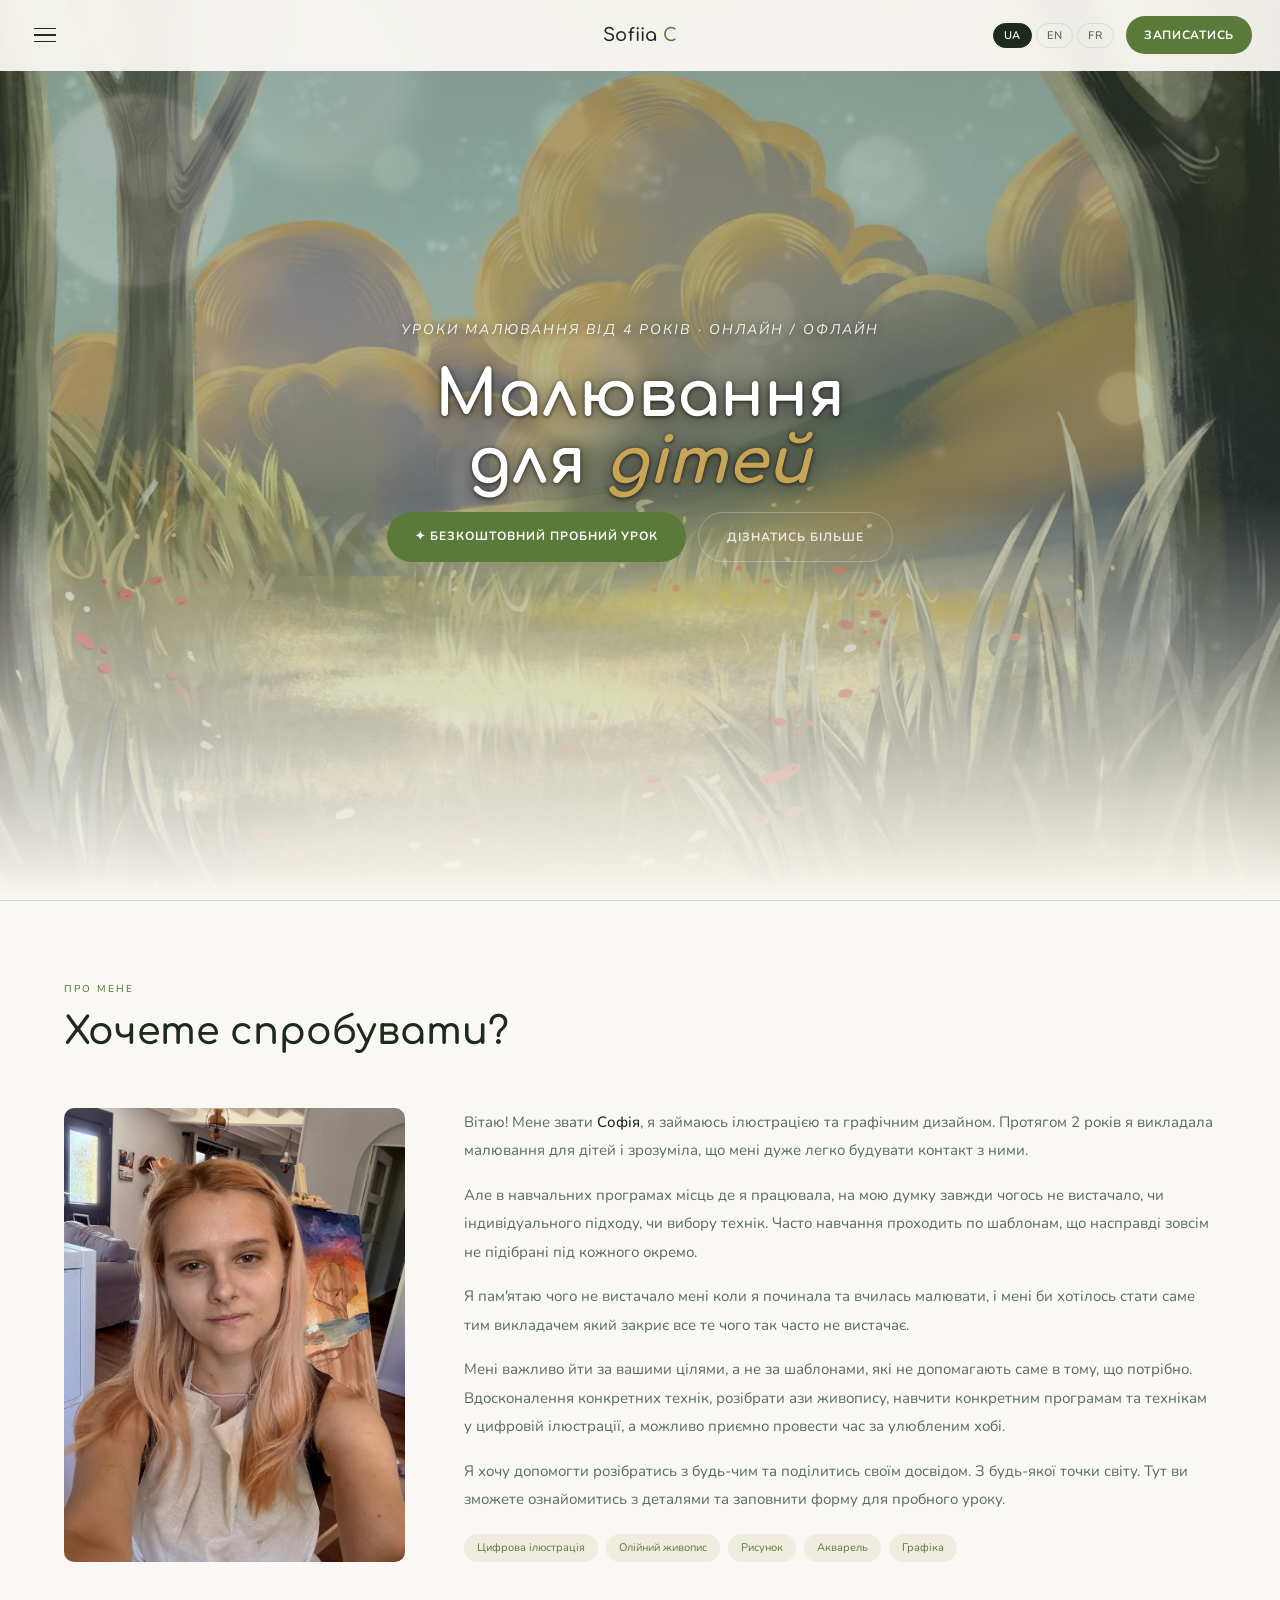
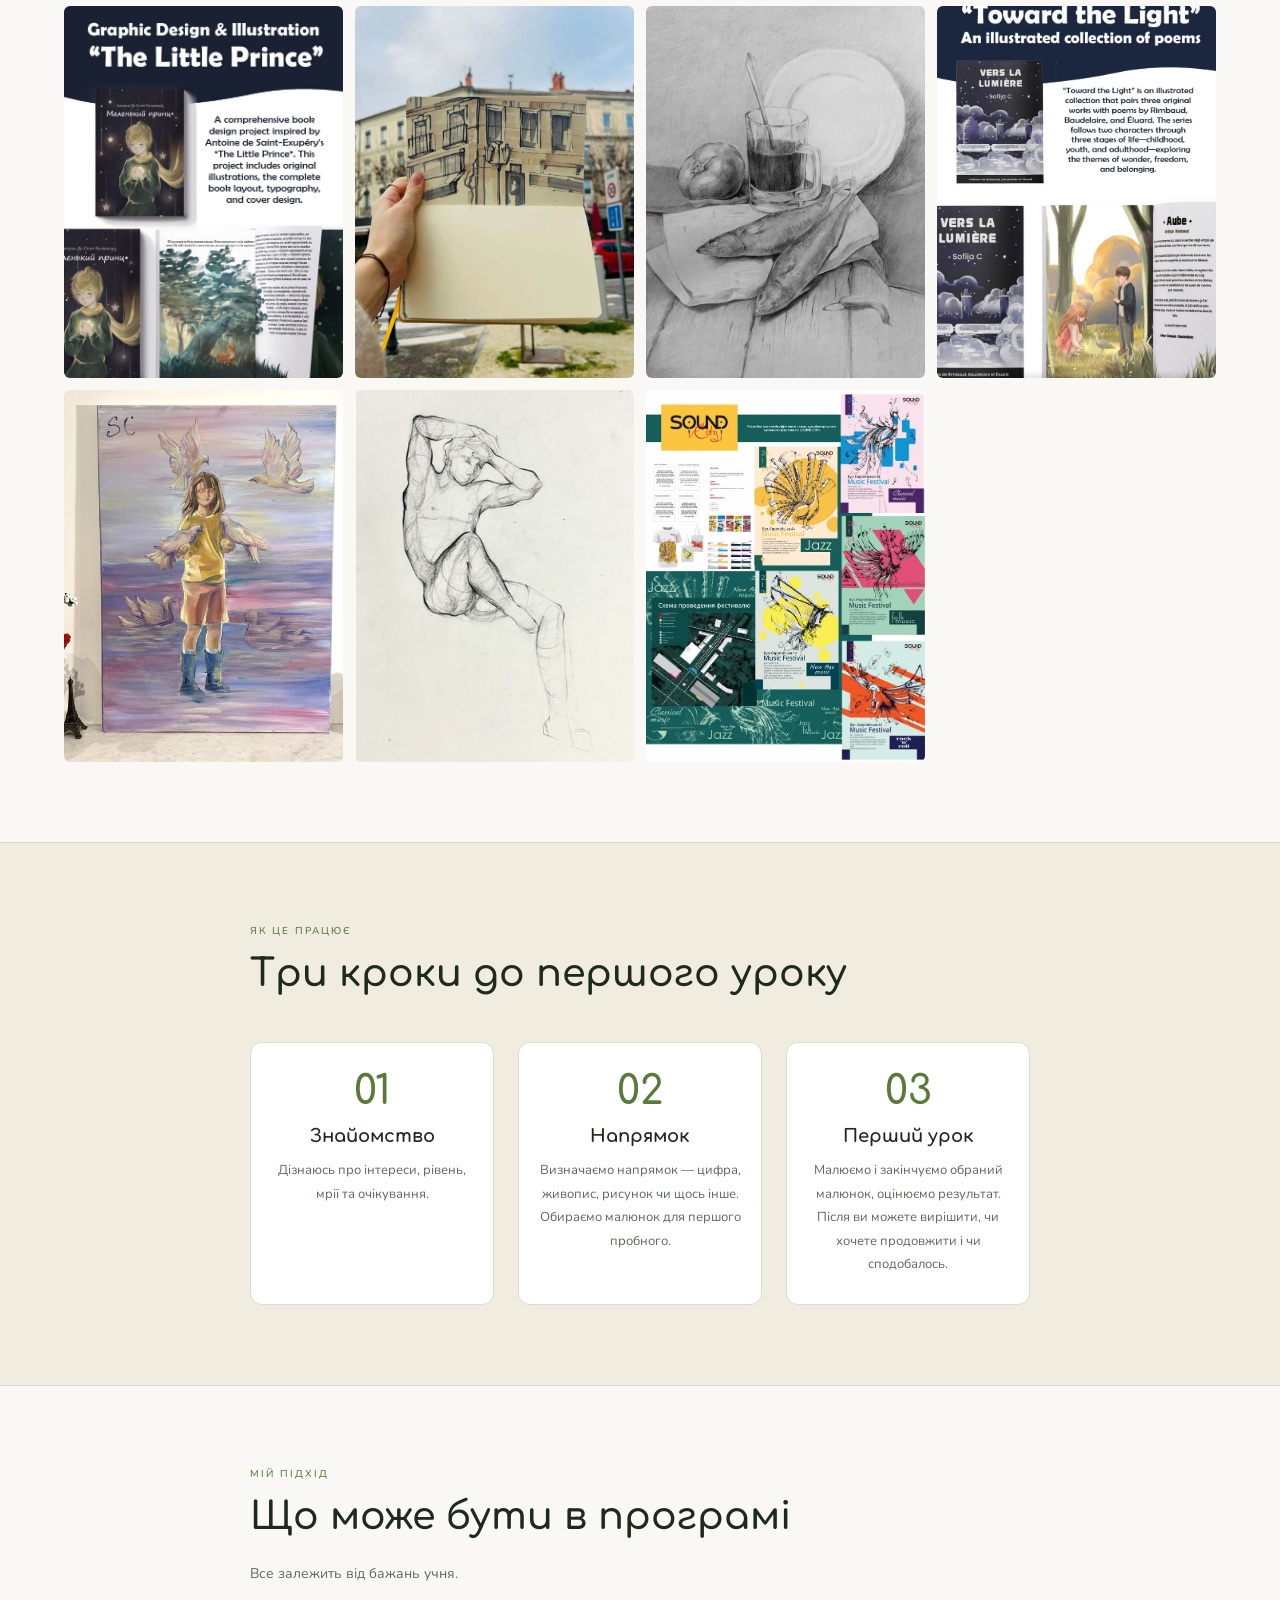
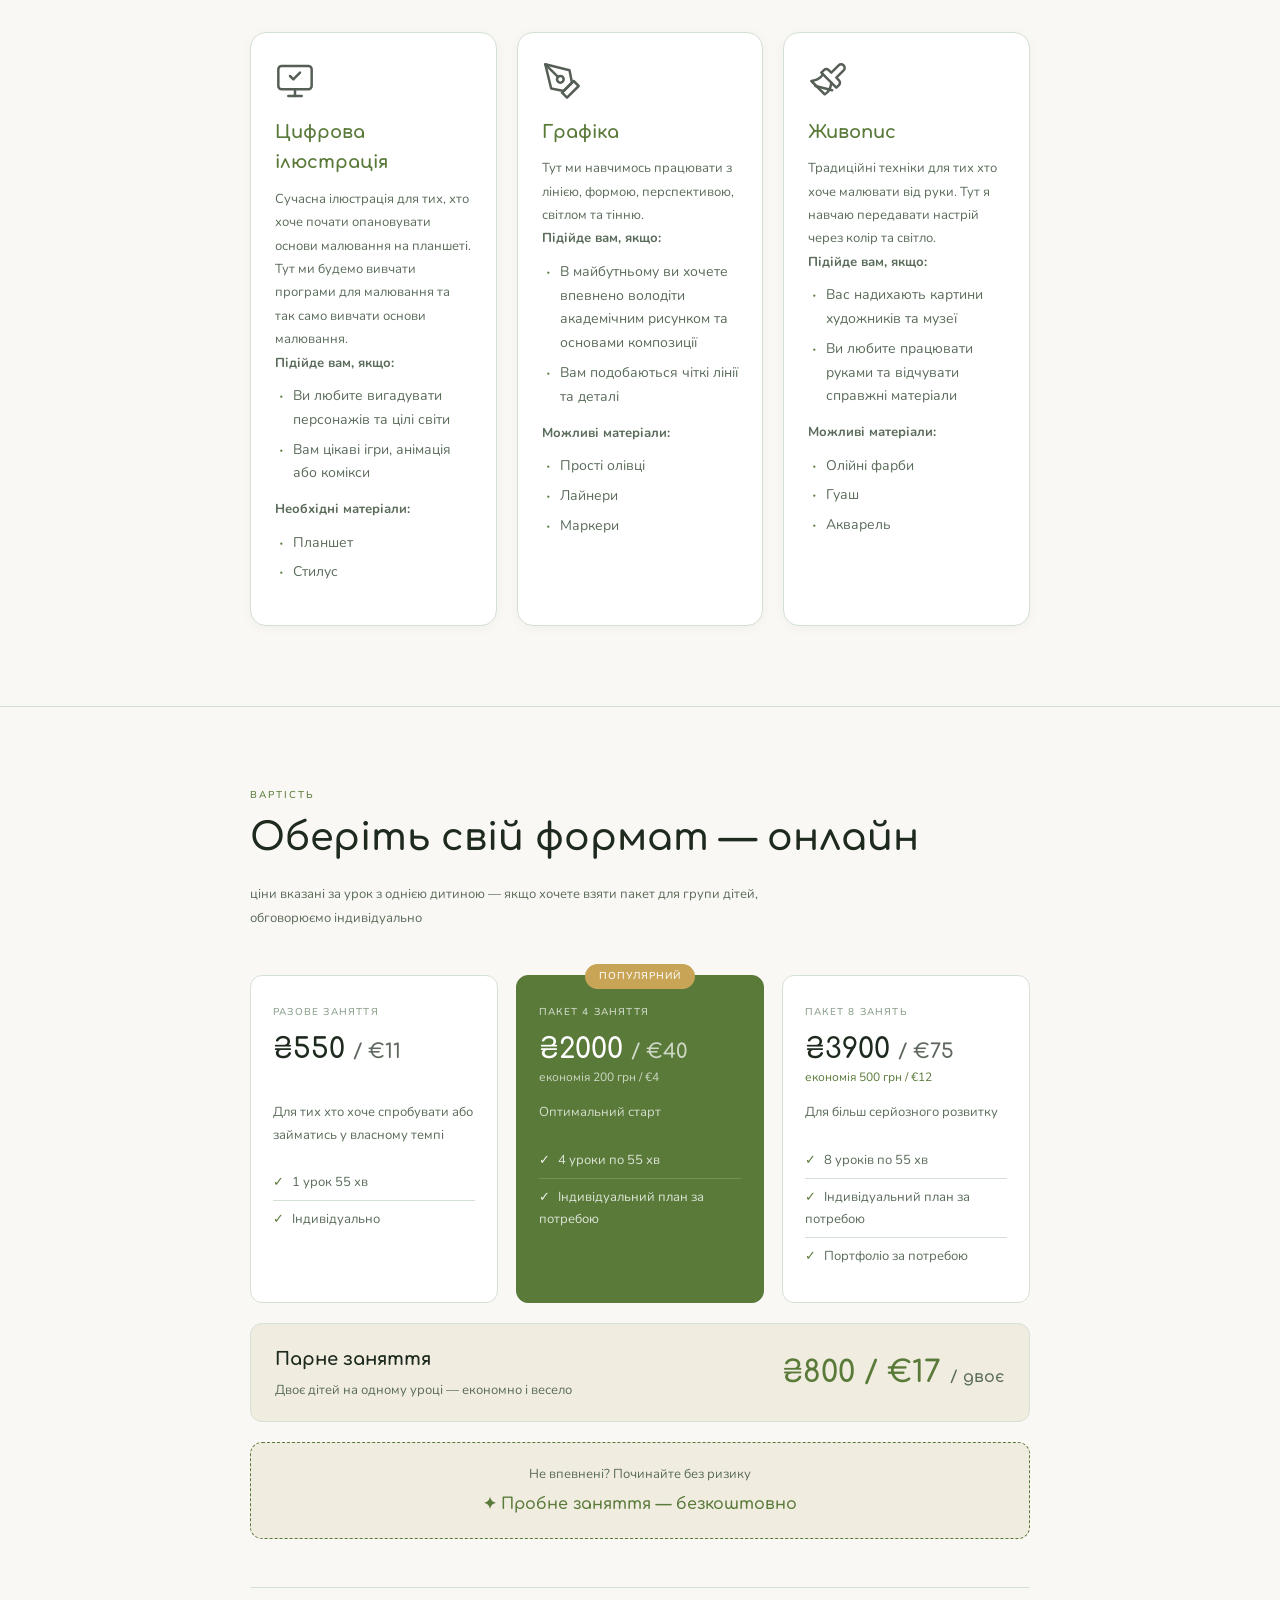
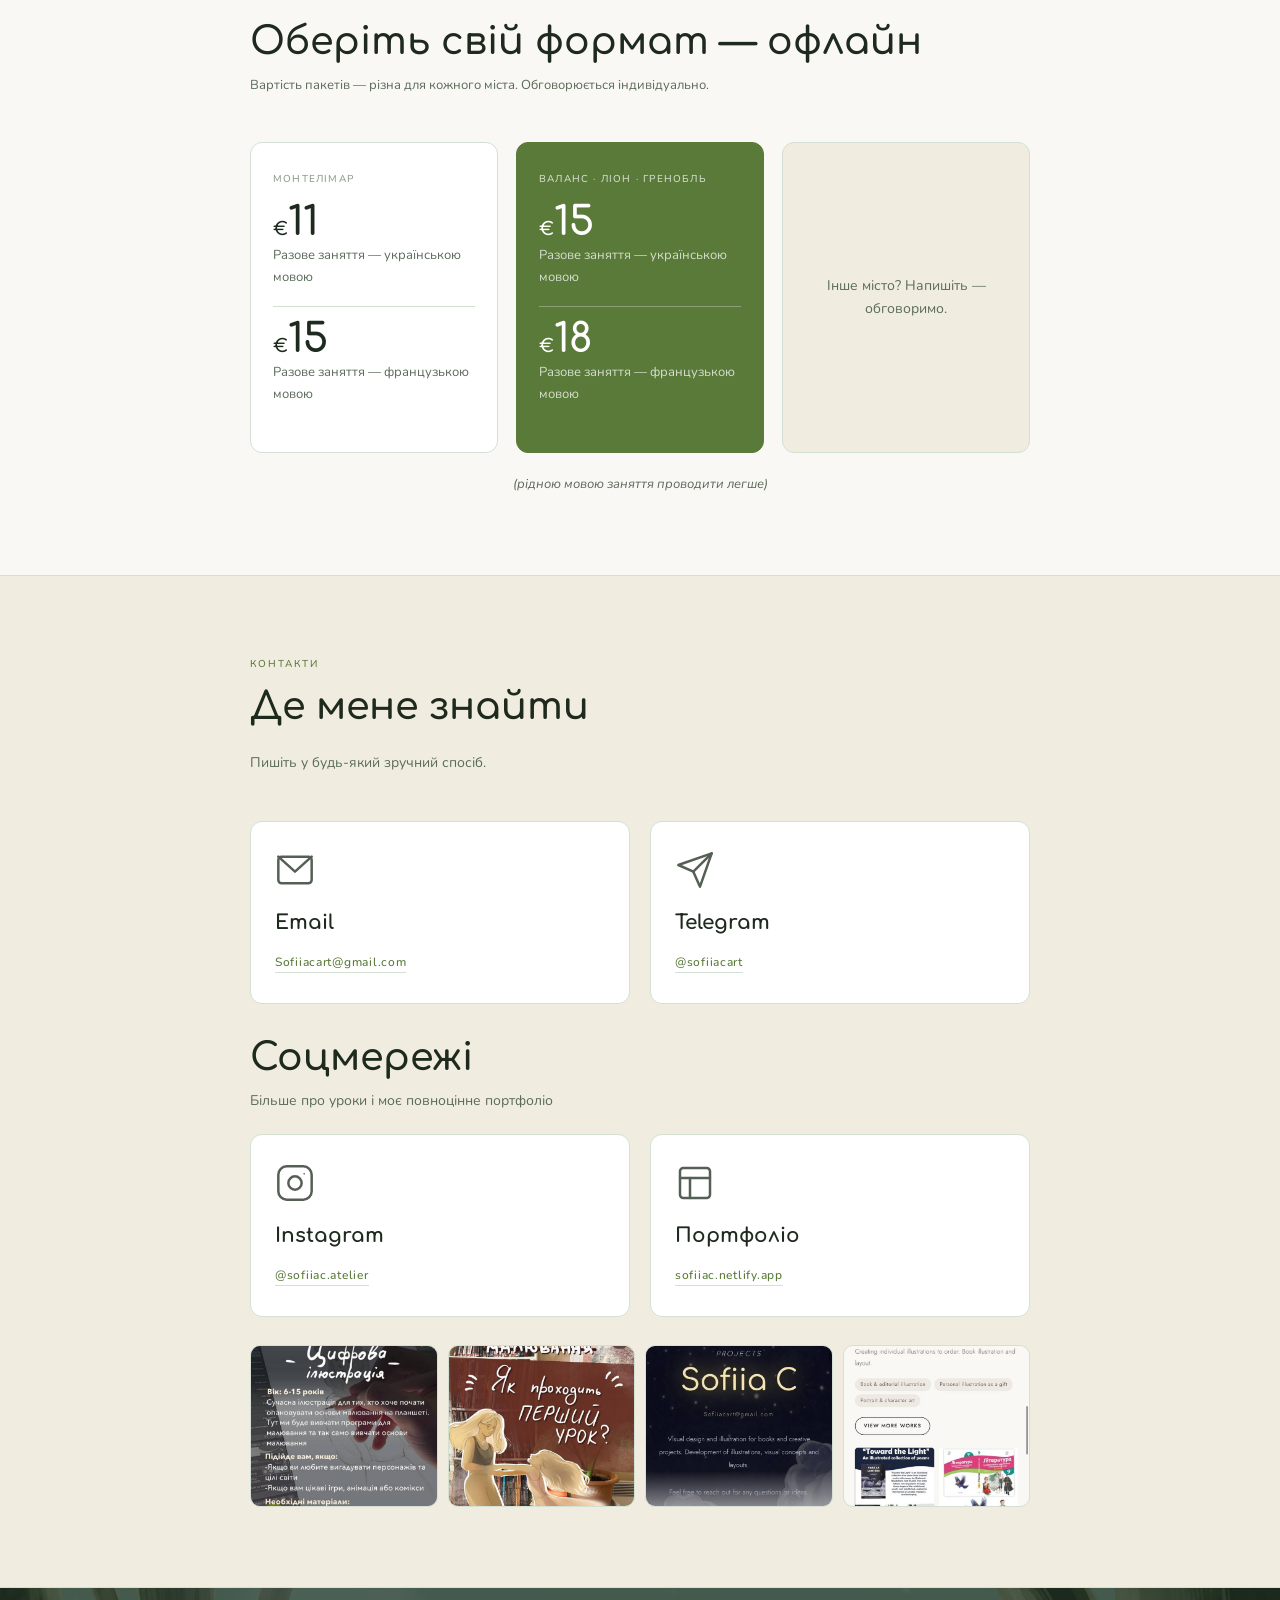
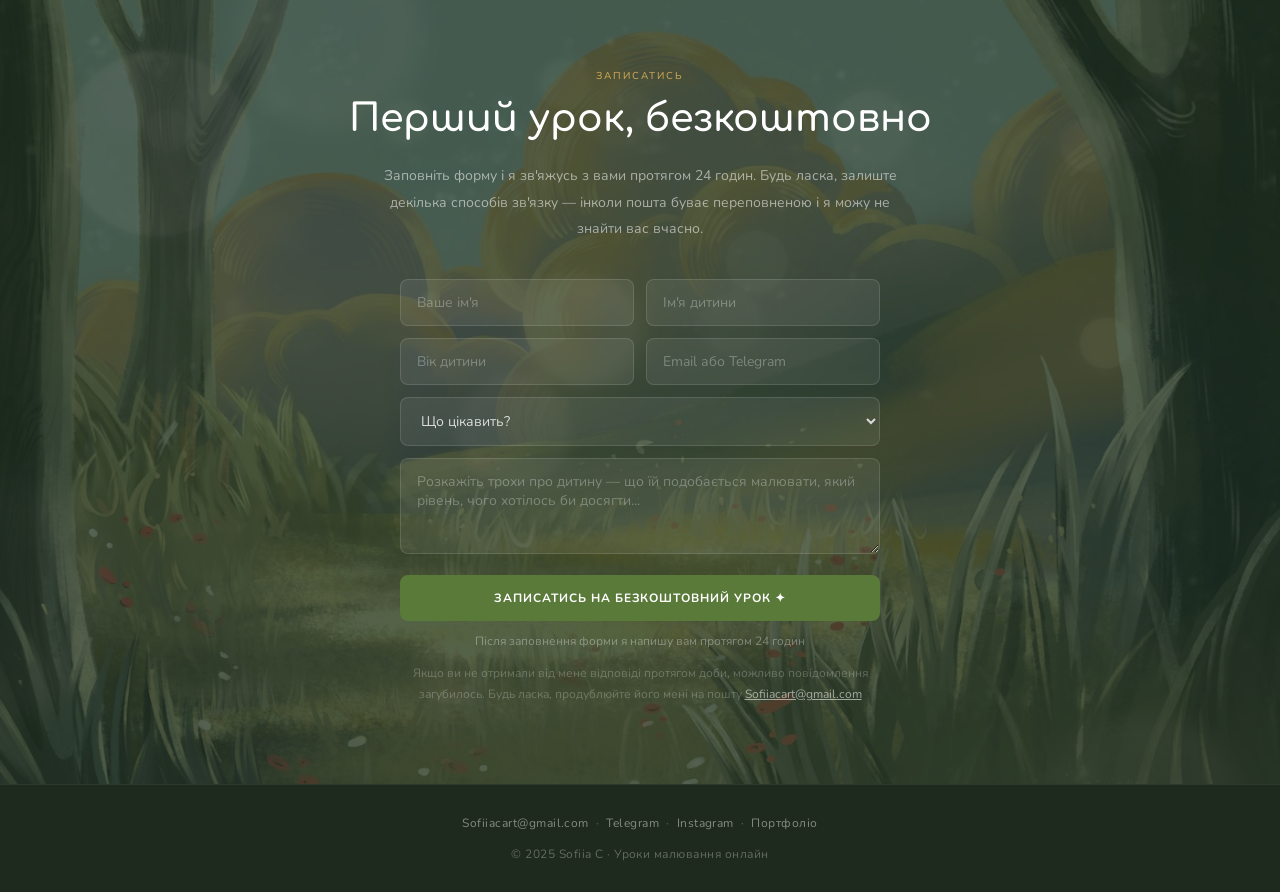
==== drawing-lessons/index.html @ c4b8c324 "Add two pencil studies and reshuffle the gallery order Adds a still life and a seated figure study, " ====
<!DOCTYPE html>
<html lang="uk">
<head>
<meta charset="UTF-8">
<meta name="viewport" content="width=device-width, initial-scale=1.0">
<title>Уроки малювання для дітей — Sofiia C</title>
<link rel="preconnect" href="https://fonts.googleapis.com">
<link href="https://fonts.googleapis.com/css2?family=Nunito:ital,wght@0,400;0,500;0,600;0,700;0,800;1,400&family=Comfortaa:wght@400;500;600;700&display=swap" rel="stylesheet">
<style>
*,*::before,*::after{margin:0;padding:0;box-sizing:border-box}
:root{--green:#5a7a3a;--green-light:#7a9a50;--green-pale:#f0ede0;--cream:#faf8f4;--ink:#1e2a1e;--mid:#5a6b5a;--light:#8a9e8a;--rule:#d4e0d4;--accent:#c8a456}
html{scroll-behavior:smooth}
body{background:var(--cream);color:var(--ink);font-family:"Nunito",sans-serif;font-weight:400;line-height:1.7;overflow-x:hidden}
.site-header{position:fixed;top:0;left:0;right:0;z-index:1000;display:flex;align-items:center;justify-content:space-between;padding:16px 28px;background:rgba(250,248,244,0.94);backdrop-filter:blur(16px);border-bottom:1px solid transparent;transition:all .3s}
.site-header.scrolled{border-color:var(--rule);box-shadow:0 2px 20px rgba(30,42,30,.07)}
.hamburger{display:flex;flex-direction:column;gap:5px;cursor:pointer;padding:6px;background:none;border:none;z-index:1100}
.hamburger span{display:block;width:22px;height:1.5px;background:var(--ink);transition:all .35s cubic-bezier(.4,0,.2,1);transform-origin:center}
.hamburger.open span:nth-child(1){transform:translateY(6.5px) rotate(45deg)}
.hamburger.open span:nth-child(2){opacity:0;transform:scaleX(0)}
.hamburger.open span:nth-child(3){transform:translateY(-6.5px) rotate(-45deg)}
.header-logo{font-family:"Comfortaa",sans-serif;font-size:18px;font-weight:600;color:var(--ink);text-decoration:none;letter-spacing:.01em;position:absolute;left:50%;transform:translateX(-50%)}
.header-logo span{color:var(--green)}
.header-cta{font-size:12px;font-weight:700;letter-spacing:.06em;text-transform:uppercase;color:#fff;background:var(--green);text-decoration:none;padding:9px 18px;border-radius:30px;transition:background .2s;white-space:nowrap;font-family:"Nunito",sans-serif}
.header-cta:hover{background:var(--green-light)}
.nav-overlay{position:fixed;inset:0;background:rgba(20,35,20,0.55);z-index:1040;opacity:0;pointer-events:none;transition:opacity .4s;backdrop-filter:blur(2px)}
.nav-overlay.open{opacity:1;pointer-events:all}
.nav-drawer{position:fixed;top:0;left:0;width:min(300px,82vw);height:100vh;background:var(--ink);z-index:1050;transform:translateX(-100%);transition:transform .45s cubic-bezier(.4,0,.2,1);display:flex;flex-direction:column;padding:72px 36px 36px;overflow-y:auto}
.nav-drawer.open{transform:translateX(0)}
.nav-cat{font-size:10px;font-weight:500;letter-spacing:.2em;text-transform:uppercase;color:rgba(255,255,255,.35);margin:28px 0 10px}
.nav-cat:first-child{margin-top:0}
.nav-link{display:block;font-family:"Comfortaa",sans-serif;font-size:28px;font-weight:600;color:rgba(255,255,255,.8);text-decoration:none;padding:7px 0;border-bottom:1px solid rgba(255,255,255,.07);transition:color .2s,padding-left .25s;cursor:pointer}
.nav-link:hover{color:#fff;padding-left:8px}
.nav-footer{margin-top:auto;padding-top:28px;border-top:1px solid rgba(255,255,255,.1);display:flex;flex-direction:column;gap:10px}
.nav-footer a{font-size:11px;color:rgba(255,255,255,.45);text-decoration:none;transition:color .2s}
.nav-footer a:hover{color:rgba(255,255,255,.85)}
.hero{min-height:100vh;display:flex;align-items:center;justify-content:center;text-align:center;padding:120px 24px 140px;position:relative;overflow:hidden;background:var(--ink)}
.hero-bg{position:absolute;inset:0;background-size:cover;background-position:center top;opacity:1}
.hero-grass{display:none}
.hero-overlay{position:absolute;inset:0;background:linear-gradient(to bottom,rgba(20,40,25,0.38) 0%,rgba(20,40,25,0.28) 55%,rgba(250,248,240,1) 100%)}
.hero-content{position:relative;z-index:2;max-width:700px}
.hero-tag{font-family:"Nunito",sans-serif;font-style:italic;font-size:14px;letter-spacing:.15em;text-transform:uppercase;color:rgba(255,255,255,.9);margin-bottom:20px;animation:fadeUp .8s ease both;text-shadow:0 1px 8px rgba(0,0,0,0.5)}
.hero-title{font-family:"Comfortaa",sans-serif;font-size:clamp(36px,6vw,64px);font-weight:700;line-height:1.05;color:#fff;margin-bottom:16px;animation:fadeUp .8s .1s ease both;text-shadow:0 2px 20px rgba(0,0,0,0.55),0 1px 4px rgba(0,0,0,0.7)}
.hero-title em{font-style:italic;color:var(--accent)}
.hero-question{font-family:"Nunito",sans-serif;font-style:italic;font-size:clamp(16px,2.5vw,22px);font-weight:400;color:rgba(200,225,200,.9);margin-bottom:40px;line-height:1.6;animation:fadeUp .8s .2s ease both}
.hero-btns{display:flex;gap:12px;justify-content:center;flex-wrap:wrap;animation:fadeUp .8s .3s ease both}
.btn-primary{font-size:12px;font-weight:700;letter-spacing:.08em;text-transform:uppercase;color:#fff;background:var(--green);text-decoration:none;padding:14px 28px;border-radius:30px;transition:all .25s;border:none;cursor:pointer;display:inline-block;font-family:"Nunito",sans-serif}
.btn-primary:hover{background:var(--green-light);transform:translateY(-2px)}
.btn-secondary{font-size:12px;font-weight:700;letter-spacing:.08em;text-transform:uppercase;color:rgba(255,255,255,.8);background:none;text-decoration:none;padding:14px 28px;border-radius:30px;border:1px solid rgba(255,255,255,.25);transition:all .25s;display:inline-block;font-family:"Nunito",sans-serif}
.btn-secondary:hover{border-color:rgba(255,255,255,.6);color:#fff}
.section-rule{border:none;border-top:1px solid var(--rule)}
.section-pad{padding:80px 24px}
.max-w{max-width:780px;margin:0 auto}
#about>.max-w{max-width:min(1440px,90vw)}
.section-label{font-size:10px;font-weight:500;letter-spacing:.2em;text-transform:uppercase;color:var(--green);margin-bottom:12px}
.section-title{font-family:"Comfortaa",sans-serif;font-size:clamp(24px,3.5vw,38px);font-weight:600;color:var(--ink);margin-bottom:20px;line-height:1.2}
.section-sub{font-size:14px;color:var(--mid);line-height:1.9;max-width:520px}
.about-grid{display:grid;grid-template-columns:310px 1fr;gap:48px;align-items:stretch;margin-top:52px}
.about-photo-wrap{position:relative;width:310px}
@media(max-width:1540px){.about-grid{grid-template-columns:334px 1fr}.about-photo-wrap{width:334px}}
@media(max-width:1440px){.about-grid{grid-template-columns:346px 1fr}.about-photo-wrap{width:346px}}
@media(max-width:1340px){.about-grid{grid-template-columns:352px 1fr}.about-photo-wrap{width:352px}}
@media(max-width:1260px){.about-grid{grid-template-columns:368px 1fr}.about-photo-wrap{width:368px}}
@media(max-width:1210px){.about-grid{grid-template-columns:390px 1fr}.about-photo-wrap{width:390px}}
.about-photo{position:absolute;top:0;left:0;height:100%;width:auto;max-width:100%;object-fit:contain;border-radius:10px;display:block}
.about-text p{font-size:15px;color:var(--mid);line-height:1.9;margin-bottom:16px}
.about-text strong{color:var(--ink);font-weight:500}
.about-text em{color:var(--green);font-style:italic}
.about-tags{display:flex;flex-wrap:wrap;gap:8px;margin-top:20px}
.about-tags span{font-size:11px;color:var(--green);background:var(--green-pale);padding:5px 13px;border-radius:20px}
@media(max-width:1180px){.about-grid{grid-template-columns:1fr;gap:32px}.about-photo-wrap{position:static;width:min(100%,360px);height:auto}.about-photo{position:static;width:100%;height:auto;max-width:none;border-radius:12px}}
.gallery{display:grid;grid-template-columns:repeat(4,1fr);gap:12px;margin-top:44px}@media(max-width:1180px){.gallery{grid-template-columns:repeat(3,1fr)}}@media(max-width:680px){.gallery{grid-template-columns:repeat(2,1fr)}}
.gallery img{width:100%;aspect-ratio:3/4;object-fit:cover;object-position:center;border-radius:6px;transition:transform .3s,box-shadow .3s;display:block}
.gallery img:hover{transform:scale(1.02);box-shadow:0 8px 28px rgba(30,42,30,.15)}
.gallery img{cursor:zoom-in}
.lightbox{position:fixed;inset:0;background:rgba(22,28,22,.94);z-index:1200;display:none;align-items:center;justify-content:center;padding:40px 64px}
.lightbox.open{display:flex}
.lightbox img{max-width:100%;max-height:100%;object-fit:contain;border-radius:6px;box-shadow:0 24px 70px rgba(0,0,0,.5)}
.lb-btn{position:absolute;border:none;background:rgba(255,255,255,.12);color:#fff;border-radius:50%;cursor:pointer;display:flex;align-items:center;justify-content:center;transition:background .2s;font-family:inherit;line-height:1}
.lb-btn:hover{background:rgba(255,255,255,.26)}
.lb-close{top:20px;right:24px;width:42px;height:42px;font-size:26px}
.lb-nav{top:50%;transform:translateY(-50%);width:46px;height:46px;font-size:28px;padding-bottom:4px}
.lb-prev{left:18px}.lb-next{right:18px}
@media(max-width:680px){.lightbox{padding:64px 12px}.lb-prev{left:8px}.lb-next{right:8px}}
@media(max-width:600px){.gallery{grid-template-columns:repeat(2,1fr)}}
.how-section{background:var(--green-pale)}
.steps{display:grid;grid-template-columns:repeat(3,1fr);gap:24px;margin-top:44px}
.step{text-align:center;padding:28px 20px;background:#fff;border-radius:12px;border:1px solid var(--rule)}
.step-num{font-family:"Comfortaa",sans-serif;font-size:40px;font-weight:600;color:var(--green);line-height:1;margin-bottom:10px}
.step h3{font-family:"Nunito",sans-serif;font-size:18px;font-weight:700;margin-bottom:8px;color:var(--ink)}
.step p{font-size:13px;color:var(--mid);line-height:1.8}
@media(max-width:580px){.steps{grid-template-columns:1fr}}
.approach-list{margin-top:36px;display:flex;flex-direction:column;gap:16px}
.approach-item{display:flex;gap:18px;align-items:flex-start;padding:28px 32px;background:#fff;border-radius:16px;border:1px solid var(--rule);box-shadow:0 2px 12px rgba(0,0,0,.04)}
.approach-icon{font-size:26px;flex-shrink:0;width:44px;text-align:center}
.approach-item h3{font-family:"Comfortaa",sans-serif;font-size:20px;font-weight:700;margin-bottom:14px;color:var(--green)}
.approach-item p{font-size:14px;color:var(--mid);line-height:1.9;margin-bottom:10px}.approach-item p:last-child{margin-bottom:0}.approach-bullet-list{list-style:none;padding:0;margin:6px 0 10px}.approach-bullet-list li{padding:3px 0 3px 18px;position:relative;font-size:14px;color:var(--mid);line-height:1.7}.approach-bullet-list li::before{content:"·";position:absolute;left:4px;color:var(--green);font-size:20px;line-height:1.2}
.pricing-grid{display:grid;grid-template-columns:repeat(3,1fr);gap:18px;margin-top:44px}
.price-card{padding:28px 22px;border:1px solid var(--rule);border-radius:12px;background:#fff;transition:transform .25s,box-shadow .25s;position:relative}
.price-card:hover{transform:translateY(-4px);box-shadow:0 12px 40px rgba(74,124,89,.12)}
.price-card.featured{border-color:var(--green);background:var(--green)}
.price-card.featured .price-name,.price-card.featured .price-desc{color:rgba(255,255,255,.75)}
.price-card.featured .price-amount{color:#fff}
.price-card.featured .price-save{color:rgba(255,255,255,.7)}
.price-card.featured .price-items li{color:rgba(255,255,255,.8);border-color:rgba(255,255,255,.15)}
.price-card.featured .price-items li::before{color:rgba(255,255,255,.9)}
.price-badge{position:absolute;top:-12px;left:50%;transform:translateX(-50%);background:var(--accent);color:#fff;font-size:10px;font-weight:500;letter-spacing:.1em;text-transform:uppercase;padding:4px 14px;border-radius:20px;white-space:nowrap}
.price-name{font-size:10px;font-weight:500;letter-spacing:.12em;text-transform:uppercase;color:var(--light);margin-bottom:14px}
.price-amount{font-family:"Comfortaa",sans-serif;font-size:40px;font-weight:600;color:var(--ink);line-height:1;margin-bottom:4px}
.price-amount span{font-size:18px}
.price-save{font-size:12px;color:var(--green);margin-bottom:14px;min-height:18px}
.price-desc{font-size:13px;color:var(--mid);margin-bottom:18px;line-height:1.7}
.price-items{list-style:none}
.price-items li{font-size:13px;color:var(--mid);padding:7px 0;border-bottom:1px solid var(--rule)}
.price-items li:last-child{border:none}
.price-items li::before{content:"✓";color:var(--green);margin-right:8px;font-weight:500}
.price-pair{margin-top:20px;padding:20px 24px;background:var(--green-pale);border-radius:12px;border:1px solid var(--rule);display:flex;justify-content:space-between;align-items:center;flex-wrap:wrap;gap:12px}
.price-pair h4{font-family:"Nunito",sans-serif;font-size:18px;font-weight:700;margin-bottom:4px}
.price-pair p{font-size:13px;color:var(--mid)}
.price-pair-amount{font-family:"Comfortaa",sans-serif;font-size:30px;font-weight:600;color:var(--green);white-space:nowrap}
.price-free{text-align:center;margin-top:20px;padding:20px;background:var(--green-pale);border-radius:12px;border:1px dashed var(--green)}
.price-free p{font-size:13px;color:var(--mid);margin-bottom:6px}
.price-free strong{font-size:16px;color:var(--green);font-family:"Comfortaa",sans-serif;font-weight:600}
@media(max-width:700px){.pricing-grid{grid-template-columns:1fr}}
.contacts-section{background:var(--green-pale)}
.contacts-grid{display:grid;grid-template-columns:1fr 1fr;gap:20px;margin-top:44px}.contacts-grid .contact-group-label{grid-column:1/-1;font-size:12px;font-weight:600;letter-spacing:.1em;text-transform:uppercase;color:var(--mid);margin-top:12px}
.contact-card{padding:28px 24px;background:#fff;border-radius:12px;border:1px solid var(--rule);transition:transform .25s,box-shadow .25s}
.contact-card:hover{transform:translateY(-3px);box-shadow:0 8px 24px rgba(74,124,89,.1)}
.contact-card-icon{width:40px;height:40px;margin-bottom:16px;opacity:.75}.contact-card-icon svg{width:40px;height:40px}
.contact-card h3{font-family:"Nunito",sans-serif;font-size:20px;font-weight:700;margin-bottom:8px;color:var(--ink)}
.contact-card p{font-size:13px;color:var(--mid);line-height:1.8;margin-bottom:14px}
.contact-card a{font-size:12px;font-weight:500;letter-spacing:.06em;color:var(--green);text-decoration:none;border-bottom:1px solid var(--rule);padding-bottom:2px;transition:border-color .2s}
.contact-card a:hover{border-color:var(--green)}
@media(max-width:580px){.contacts-grid{grid-template-columns:1fr}}
.form-section{background:var(--ink);color:#fff;text-align:center}
.form-section .section-label{color:var(--accent)}
.form-section .section-title{color:#fff}
.form-section .section-sub{color:rgba(255,255,255,.55);margin:0 auto 36px}
.form-wrap{max-width:480px;margin:0 auto}
.form-row{display:grid;grid-template-columns:1fr 1fr;gap:12px;margin-bottom:12px}
.form-input{width:100%;padding:13px 16px;background:rgba(255,255,255,.07);border:1px solid rgba(255,255,255,.12);border-radius:8px;color:#fff;font-family:"Nunito",sans-serif;font-size:14px;font-weight:400;outline:none;transition:border .2s}
.form-input::placeholder{color:rgba(255,255,255,.3)}
.form-input:focus{border-color:var(--green-light)}
.form-select{width:100%;padding:13px 16px;background:rgba(255,255,255,.07);border:1px solid rgba(255,255,255,.12);border-radius:8px;color:rgba(255,255,255,.8);font-family:"Nunito",sans-serif;font-size:14px;outline:none;margin-bottom:12px;cursor:pointer}
.form-select option{background:#1e2a1e}
.form-textarea{width:100%;padding:13px 16px;background:rgba(255,255,255,.07);border:1px solid rgba(255,255,255,.12);border-radius:8px;color:#fff;font-family:"Nunito",sans-serif;font-size:14px;font-weight:400;outline:none;resize:vertical;min-height:96px;margin-bottom:12px;transition:border .2s}
.form-textarea::placeholder{color:rgba(255,255,255,.3)}
.form-textarea:focus{border-color:var(--green-light)}
.form-submit{width:100%;padding:15px;background:var(--green);color:#fff;border:none;border-radius:8px;font-family:"Nunito",sans-serif;font-size:12px;font-weight:700;letter-spacing:.08em;text-transform:uppercase;cursor:pointer;transition:background .2s}
.form-submit:hover{background:var(--green-light)}
.form-note{font-size:12px;color:rgba(255,255,255,.35);margin-top:10px;text-align:center}
.form-success{display:none;padding:24px;background:rgba(74,124,89,.25);border:1px solid var(--green);border-radius:8px;color:#fff;font-size:15px;text-align:center;line-height:1.8}
footer{background:var(--ink);border-top:1px solid rgba(255,255,255,.07);padding:28px 24px;text-align:center}
footer p{font-size:12px;color:rgba(255,255,255,.3);letter-spacing:.04em}
footer a{color:rgba(255,255,255,.45);text-decoration:none;transition:color .2s}
footer a:hover{color:#fff}
@keyframes fadeUp{from{opacity:0;transform:translateY(16px)}to{opacity:1;transform:translateY(0)}}
.reveal{opacity:0;transform:translateY(20px);transition:opacity .7s ease,transform .7s ease}
.reveal.visible{opacity:1;transform:none}
h1,h2,h3,h4,h5,h6{font-family:"Comfortaa",sans-serif!important}





.contact-photos-row{display:grid;grid-template-columns:repeat(4,1fr);gap:10px;margin-top:28px}.contact-photos-row a{display:block;border-radius:10px;overflow:hidden;border:1px solid var(--rule);transition:transform .2s}.contact-photos-row a:hover{transform:translateY(-2px)}.contact-photos-row img{width:100%;height:160px;object-fit:cover;display:block}@media(max-width:580px){.contact-photos-row{grid-template-columns:repeat(2,1fr)}}.approach-compact{display:grid;grid-template-columns:repeat(3,1fr);gap:20px;margin-top:44px}
.approach-compact-item{padding:28px 24px;background:#fff;border-radius:16px;border:1px solid var(--rule);box-shadow:0 2px 12px rgba(0,0,0,.04);transition:transform .2s,box-shadow .2s}
.approach-compact-item:hover{transform:translateY(-3px);box-shadow:0 8px 24px rgba(74,124,89,.1)}
.approach-compact-icon{width:40px;height:40px;margin-bottom:16px;opacity:.75}
.approach-compact-icon svg{width:40px;height:40px}
.approach-compact-item h3{font-family:"Comfortaa",sans-serif;font-size:18px;font-weight:700;color:var(--green);margin-bottom:10px}
.approach-compact-item p{font-size:13px;color:var(--mid);line-height:1.8}
@media(max-width:680px){.approach-compact{grid-template-columns:1fr}}.header-right{display:flex;align-items:center;gap:12px}.lang-switcher{display:flex;gap:4px;align-items:center}
.lang-btn{background:none;border:1px solid var(--rule);border-radius:20px;padding:4px 10px;font-size:11px;font-weight:600;letter-spacing:.06em;cursor:pointer;color:var(--mid);transition:all .2s;font-family:"Nunito",sans-serif}
.lang-btn.active{background:var(--ink);color:#fff;border-color:var(--ink)}
.lang-btn:hover:not(.active){background:var(--green-pale)}
@media(max-width:580px){
  .header-cta{display:none}
  .lang-btn{padding:3px 7px;font-size:10px}
  .header-logo{max-width:calc(100% - 160px)}
}
</style>
</head>
<body>
<div class="nav-overlay" id="navOverlay" onclick="closeNav()"></div>
<div class="nav-drawer" id="navDrawer">
  <p class="nav-cat">Розділи</p>
  <a class="nav-link" onclick="goTo('about');closeNav()" data-i18n="nav_about">Про мене</a>
  <a class="nav-link" onclick="goTo('approach');closeNav()" data-i18n="nav_approach">Підхід</a>
  <a class="nav-link" onclick="goTo('pricing');closeNav()" data-i18n="nav_pricing">Вартість</a>
  <a class="nav-link" onclick="goTo('signup');closeNav()" data-i18n="nav_cta">Записатись</a>
  <a class="nav-link" onclick="goTo('contacts');closeNav()" data-i18n="nav_contacts">Контакти</a>
  <div class="nav-footer">
    <a href="mailto:Sofiiacart@gmail.com">✉️ Sofiiacart@gmail.com</a>
    <a href="https://t.me/sofiiacart" target="_blank">✈️ Telegram @sofiiacart</a>
    <a href="https://www.instagram.com/sofiiac.fr/" target="_blank">📸 Instagram @sofiiac.fr</a>
    <a href="https://sofiiac.netlify.app/" target="_blank">🎨 Портфоліо</a>
  </div>
</div>
<header class="site-header" id="siteHeader">
  <button class="hamburger" id="hamburger" onclick="toggleNav()"><span></span><span></span><span></span></button>
  <a href="#" class="header-logo">Sofiia <span>C</span></a>
  <div class="header-right">
    <div class="lang-switcher">
      <button class="lang-btn active" onclick="setLang('ua')">UA</button>
      <button class="lang-btn" onclick="setLang('en')">EN</button>
      <button class="lang-btn" onclick="setLang('fr')">FR</button>
    </div>
    <a href="#signup" class="header-cta" data-i18n="nav_cta">Записатись</a>
  </div>
</header>
<section class="hero" id="hero">
  <div class="hero-bg" style="background-image:url('[data-uri]')"></div>
  <div class="hero-grass-hidden" style="display:none;background-image:url('[data-uri]')"></div>
  <div class="hero-overlay"></div>
  <div class="hero-content">
    <p class="hero-tag" data-i18n="hero_tag">Уроки малювання від 4 років · онлайн / офлайн</p>
    <h1 class="hero-title" data-i18n-html="hero_title">Малювання<br>для <em>дітей</em></h1>
    
    <div class="hero-btns">
      <a href="#signup" class="btn-primary" data-i18n="hero_btn1">✦ Безкоштовний пробний урок</a>
      <a href="#about" class="btn-secondary" data-i18n="hero_btn2">Дізнатись більше</a>
    </div>

  </div>
</section>
<hr class="section-rule">
<section class="section-pad" id="about">
  <div class="max-w">
    <p class="section-label reveal" data-i18n="about_label">Про мене</p>
    <h2 class="section-title reveal" data-i18n="about_title">Хочете спробувати?</h2>
    <div class="about-grid reveal">
      <div class="about-photo-wrap"><img src="[data-uri]" alt="Sofiia C" class="about-photo"></div>
      <div class="about-text">
        <p data-i18n-html="about_p1">Вітаю! Мене звати <strong>Софія</strong>, я займаюсь ілюстрацією та графічним дизайном. Протягом 2 років я викладала малювання для дітей і зрозуміла, що мені дуже легко будувати контакт з ними.</p>
        <p data-i18n="about_p2">Але в навчальних програмах місць де я працювала, на мою думку завжди чогось не вистачало, чи індивідуального підходу, чи вибору технік. Часто навчання проходить по шаблонам, що насправді зовсім не підібрані під кожного окремо.</p>
        <p data-i18n="about_p3">Я пам'ятаю чого не вистачало мені коли я починала та вчилась малювати, і мені би хотілось стати саме тим викладачем який закриє все те чого так часто не вистачає.</p>
        <p data-i18n="about_p4">Мені важливо йти за вашими цілями, а не за шаблонами, які не допомагають саме в тому, що потрібно. Вдосконалення конкретних технік, розібрати ази живопису, навчити конкретним програмам та технікам у цифровій ілюстрації, а можливо приємно провести час за улюбленим хобі.</p>
        <p data-i18n="about_p5">Я хочу допомогти розібратись з будь-чим та поділитись своїм досвідом. З будь-якої точки світу. Тут ви зможете ознайомитись з деталями та заповнити форму для пробного уроку.</p>
        <div class="about-tags">
          <span>Цифрова ілюстрація</span><span>Олійний живопис</span><span>Рисунок</span><span>Акварель</span>
          <span>Графіка</span>
        </div>
      </div>
    </div>
    <div class="gallery reveal">
      <img src="[data-uri]" alt="Портфоліо">
      <img src="[data-uri]" alt="Портфоліо">
      <img src="[data-uri]" alt="Натюрморт — олівець">
      <img src="[data-uri]" alt="«Vers la Lumière» — ілюстрована збірка поезій">
      <img src="[data-uri]" alt="Портфоліо">
      <img src="[data-uri]" alt="Начерк фігури — олівець">
      <img src="[data-uri]" alt="SOUND CITY — фірмовий стиль музичного фестивалю">
    </div>

    </div>
  </div>
</section>
<hr class="section-rule">
<section class="section-pad how-section">
  <div class="max-w">
    <p class="section-label reveal" data-i18n="how_label">Як це працює</p>
    <h2 class="section-title reveal" data-i18n="how_title">Три кроки до першого уроку</h2>
    <div class="steps">
      <div class="step reveal"><div class="step-num">01</div><h3 data-i18n="step1_h3">Знайомство</h3><p data-i18n="step1_p">Дізнаюсь про інтереси, рівень, мрії та очікування.</p></div>
      <div class="step reveal"><div class="step-num">02</div><h3 data-i18n="step2_h3">Напрямок</h3><p data-i18n="step2_p">Визначаємо напрямок — цифра, живопис, рисунок чи щось інше. Обираємо малюнок для першого пробного.</p></div>
      <div class="step reveal"><div class="step-num">03</div><h3 data-i18n="step3_h3">Перший урок</h3><p data-i18n="step3_p">Малюємо і закінчуємо обраний малюнок, оцінюємо результат. Після ви можете вирішити, чи хочете продовжити і чи сподобалось.</p></div>
    </div>
  </div>
</section>
<hr class="section-rule">
<section class="section-pad" id="approach">
  <div class="max-w">
    <p class="section-label reveal" data-i18n="approach_label">Мій підхід</p>
    <h2 class="section-title reveal" data-i18n="approach_title">Що може бути в програмі</h2>
    <p class="section-sub reveal" data-i18n="approach_sub">Все залежить від бажань учня.</p>
    <div class="approach-compact">
      <div class="approach-compact-item reveal">
        <div class="approach-compact-icon"><svg viewBox="0 0 24 24" fill="none" stroke="currentColor" stroke-width="1.5" stroke-linecap="round" stroke-linejoin="round"><rect x="2" y="3" width="20" height="14" rx="2"/><line x1="8" y1="21" x2="16" y2="21"/><line x1="12" y1="17" x2="12" y2="21"/><path d="M9 9l2 2 4-4"/></svg></div>
        <h3 data-i18n="ac1_title">Цифрова ілюстрація</h3>
        <p data-i18n="ac1_p">Сучасна ілюстрація для тих, хто хоче почати опановувати основи малювання на планшеті. Тут ми будемо вивчати програми для малювання та так само вивчати основи малювання.</p>
        <p><strong data-i18n="ac_suits">Підійде вам, якщо:</strong></p>
        <ul class="approach-bullet-list" data-i18n-html="ac1_suits"><li>Ви любите вигадувати персонажів та цілі світи</li><li>Вам цікаві ігри, анімація або комікси</li></ul>
        <p><strong data-i18n="ac1_mat_label">Необхідні матеріали:</strong></p>
        <ul class="approach-bullet-list" data-i18n-html="ac1_mat"><li>Планшет</li><li>Стилус</li></ul>
      </div>
      <div class="approach-compact-item reveal">
        <div class="approach-compact-icon"><svg viewBox="0 0 24 24" fill="none" stroke="currentColor" stroke-width="1.5" stroke-linecap="round" stroke-linejoin="round"><path d="M12 19l7-7 3 3-7 7-3-3z"/><path d="M18 13l-1.5-7.5L2 2l3.5 14.5L13 18l5-5z"/><path d="M2 2l7.586 7.586"/><circle cx="11" cy="11" r="2"/></svg></div>
        <h3 data-i18n="ac2_title">Графіка</h3>
        <p data-i18n="ac2_p">Тут ми навчимось працювати з лінією, формою, перспективою, світлом та тінню.</p>
        <p><strong data-i18n="ac_suits">Підійде вам, якщо:</strong></p>
        <ul class="approach-bullet-list" data-i18n-html="ac2_suits"><li>В майбутньому ви хочете впевнено володіти академічним рисунком та основами композиції</li><li>Вам подобаються чіткі лінії та деталі</li></ul>
        <p><strong data-i18n="ac_mat_opt">Можливі матеріали:</strong></p>
        <ul class="approach-bullet-list" data-i18n-html="ac2_mat"><li>Прості олівці</li><li>Лайнери</li><li>Маркери</li></ul>
      </div>
      <div class="approach-compact-item reveal">
        <div class="approach-compact-icon"><svg viewBox="0 0 24 24" fill="none" stroke="currentColor" stroke-width="1.5" stroke-linecap="round" stroke-linejoin="round"><path d="M18.37 2.63L14 7l-1.59-1.59a2 2 0 0 0-2.83 0L8 7l9 9 1.59-1.58a2 2 0 0 0 0-2.83L17 10l4.37-4.37a2.12 2.12 0 1 0-3-3z"/><path d="M9 8c-2 3-4 3.5-7 4l8 8c1-.5 3.5-2.5 4-7"/><path d="M14.5 17.5L4.5 15"/></svg></div>
        <h3 data-i18n="ac3_title">Живопис</h3>
        <p data-i18n="ac3_p">Традиційні техніки для тих хто хоче малювати від руки. Тут я навчаю передавати настрій через колір та світло.</p>
        <p><strong data-i18n="ac_suits">Підійде вам, якщо:</strong></p>
        <ul class="approach-bullet-list" data-i18n-html="ac3_suits"><li>Вас надихають картини художників та музеї</li><li>Ви любите працювати руками та відчувати справжні матеріали</li></ul>
        <p><strong data-i18n="ac_mat_opt">Можливі матеріали:</strong></p>
        <ul class="approach-bullet-list" data-i18n-html="ac3_mat"><li>Олійні фарби</li><li>Гуаш</li><li>Акварель</li></ul>
      </div>
    </div>
  </div>
</section>
<hr class="section-rule">
<section class="section-pad" id="pricing">
  <div class="max-w">
    <p class="section-label reveal" data-i18n="pricing_label">Вартість</p>
    <h2 class="section-title reveal" data-i18n="pricing_title">Оберіть свій формат — онлайн</h2>
    <p class="section-sub reveal" style="font-size:13px;margin-bottom:28px" data-i18n="pricing_note">ціни вказані за урок з однією дитиною — якщо хочете взяти пакет для групи дітей, обговорюємо індивідуально</p>
    <div class="pricing-body" data-i18n-html="pricing_body"><div class="pricing-grid">
      <div class="price-card reveal">
        <p class="price-name" data-i18n="pc1_name">Разове заняття</p>
        <p class="price-amount" style="font-size:28px">₴550 <span style="font-size:20px;opacity:.7">/ €11</span></p>
        <p class="price-save">&nbsp;</p>
        <p class="price-desc" data-i18n="pc1_desc">Для тих хто хоче спробувати або займатись у власному темпі</p>
        <ul class="price-items" data-i18n-html="pc1_items"><li>1 урок 55 хв</li><li>Індивідуально</li></ul>
      </div>
      <div class="price-card featured reveal">
        <div class="price-badge" data-i18n="price_badge">Популярний</div>
        <p class="price-name" data-i18n="pc2_name">Пакет 4 заняття</p>
        <p class="price-amount" style="font-size:28px">₴2000 <span style="font-size:20px;opacity:.7">/ €40</span></p>
        <p class="price-save" data-i18n="pc2_save">економія 200 грн / €4</p>
        <p class="price-desc" data-i18n="pc2_desc">Оптимальний старт</p>
        <ul class="price-items" data-i18n-html="pc2_items"><li>4 уроки по 55 хв</li><li>Індивідуальний план за потребою</li></ul>
      </div>
      <div class="price-card reveal">
        <p class="price-name" data-i18n="pc3_name">Пакет 8 занять</p>
        <p class="price-amount" style="font-size:28px">₴3900 <span style="font-size:20px;opacity:.7">/ €75</span></p>
        <p class="price-save" data-i18n="pc3_save">економія 500 грн / €12</p>
        <p class="price-desc" data-i18n="pc3_desc">Для більш серйозного розвитку</p>
        <ul class="price-items" data-i18n-html="pc3_items"><li>8 уроків по 55 хв</li><li>Індивідуальний план за потребою</li><li>Портфоліо за потребою</li></ul>
      </div>
    </div>
    <div class="price-pair reveal">
      <div><h4 data-i18n="pair_h4">Парне заняття</h4><p data-i18n="pair_p">Двоє дітей на одному уроці — економно і весело</p></div>
      <div class="price-pair-amount">₴800 / €17 <span style="font-size:16px;color:var(--mid)" data-i18n="pair_unit">/ двоє</span></div>
    </div>
    <div class="price-free reveal">
      <p data-i18n="price_free_p">Не впевнені? Починайте без ризику</p>
      <strong data-i18n="price_free_strong">✦ Пробне заняття — безкоштовно</strong>
    </div>

    <hr style="border:none;border-top:1px solid var(--rule);margin:48px 0 32px">
    <h2 class="section-title reveal" data-i18n="pricing_title_offline" style="margin-bottom:8px">Оберіть свій формат — офлайн</h2>
    <p class="section-sub reveal" style="font-size:13px;margin-bottom:36px" data-i18n="pricing_note_offline">Вартість пакетів — різна для кожного міста. Обговорюється індивідуально.</p>
    <div class="pricing-grid">
      <div class="price-card reveal">
        <p class="price-name" data-i18n="off_city1">Монтелімар</p>
        <p class="price-amount" style="margin:10px 0 2px"><span>€</span>11</p>
        <p class="price-desc" data-i18n="off_single">Разове заняття — українською мовою</p>
        <hr style="border:none;border-top:1px solid var(--rule);margin:12px 0">
        <p class="price-amount" style="margin-bottom:2px"><span>€</span>15</p>
        <p class="price-desc" data-i18n="off_single2">Разове заняття — французькою мовою</p>
      </div>
      <div class="price-card featured reveal">
        <p class="price-name" data-i18n="off_city2">Валанс · Ліон · Гренобль</p>
        <p class="price-amount" style="margin:10px 0 2px"><span>€</span>15</p>
        <p class="price-desc" data-i18n="off_single">Разове заняття — українською мовою</p>
        <hr style="border:none;border-top:1px solid rgba(255,255,255,.3);margin:12px 0">
        <p class="price-amount" style="margin-bottom:2px"><span>€</span>18</p>
        <p class="price-desc" data-i18n="off_single2">Разове заняття — французькою мовою</p>
      </div>
      <div class="price-card reveal" style="display:flex;align-items:center;justify-content:center;background:var(--green-pale)">
        <p style="color:var(--mid);font-size:14px;text-align:center;padding:8px" data-i18n="off_other">Інше місто? Напишіть — обговоримо.</p>
      </div>
    </div>
    <p style="text-align:center;font-size:13px;color:var(--mid);margin-top:20px;font-style:italic" data-i18n="off_note">(рідною мовою заняття проводити легше)</p>
  </div>
</section>
<hr class="section-rule">
<section class="section-pad contacts-section" id="contacts">
  <div class="max-w">
    <p class="section-label reveal" data-i18n="contacts_label">Контакти</p>
    <h2 class="section-title reveal" data-i18n="contacts_title">Де мене знайти</h2>
    <p class="section-sub reveal" data-i18n="contacts_sub">Пишіть у будь-який зручний спосіб.</p>
    <div class="contacts-grid">
      <div class="contact-card reveal"><div class="contact-card-icon"><svg viewBox="0 0 24 24" fill="none" stroke="currentColor" stroke-width="1.5" stroke-linecap="round" stroke-linejoin="round"><rect x="2" y="4" width="20" height="16" rx="2"/><polyline points="2,4 12,13 22,4"/></svg></div><h3>Email</h3><a href="mailto:Sofiiacart@gmail.com">Sofiiacart@gmail.com</a></div>
      <div class="contact-card reveal"><div class="contact-card-icon"><svg viewBox="0 0 24 24" fill="none" stroke="currentColor" stroke-width="1.5" stroke-linecap="round" stroke-linejoin="round"><line x1="22" y1="2" x2="11" y2="13"/><polygon points="22 2 15 22 11 13 2 9 22 2"/></svg></div><h3>Telegram</h3><a href="https://t.me/sofiiacart" target="_blank">@sofiiacart</a></div>
      <div style="grid-column:1/-1;margin-top:12px"><h3 class="section-title" style="margin-bottom:6px" data-i18n="socials_title">Соцмережі</h3><p class="section-sub" data-i18n="socials_sub">Більше про уроки і моє повноцінне портфоліо</p></div>
      <div class="contact-card reveal"><div class="contact-card-icon"><svg viewBox="0 0 24 24" fill="none" stroke="currentColor" stroke-width="1.5" stroke-linecap="round" stroke-linejoin="round"><rect x="2" y="2" width="20" height="20" rx="5"/><circle cx="12" cy="12" r="4"/><circle cx="17.5" cy="6.5" r="0.5" fill="currentColor" stroke="none"/></svg></div><h3>Instagram</h3><a href="https://www.instagram.com/sofiiac.atelier/" target="_blank">@sofiiac.atelier</a></div>
      <div class="contact-card reveal"><div class="contact-card-icon"><svg viewBox="0 0 24 24" fill="none" stroke="currentColor" stroke-width="1.5" stroke-linecap="round" stroke-linejoin="round"><rect x="3" y="3" width="18" height="18" rx="2"/><path d="M3 9h18"/><path d="M9 21V9"/></svg></div><h3>Портфоліо</h3><a href="https://sofiiac.netlify.app/" target="_blank">sofiiac.netlify.app</a></div>
    </div>
    <div class="contact-photos-row">
      <a href="https://www.instagram.com/sofiiac.atelier/" target="_blank"><img src="[data-uri]" alt="Instagram"></a>
      <a href="https://www.instagram.com/sofiiac.atelier/" target="_blank"><img src="[data-uri]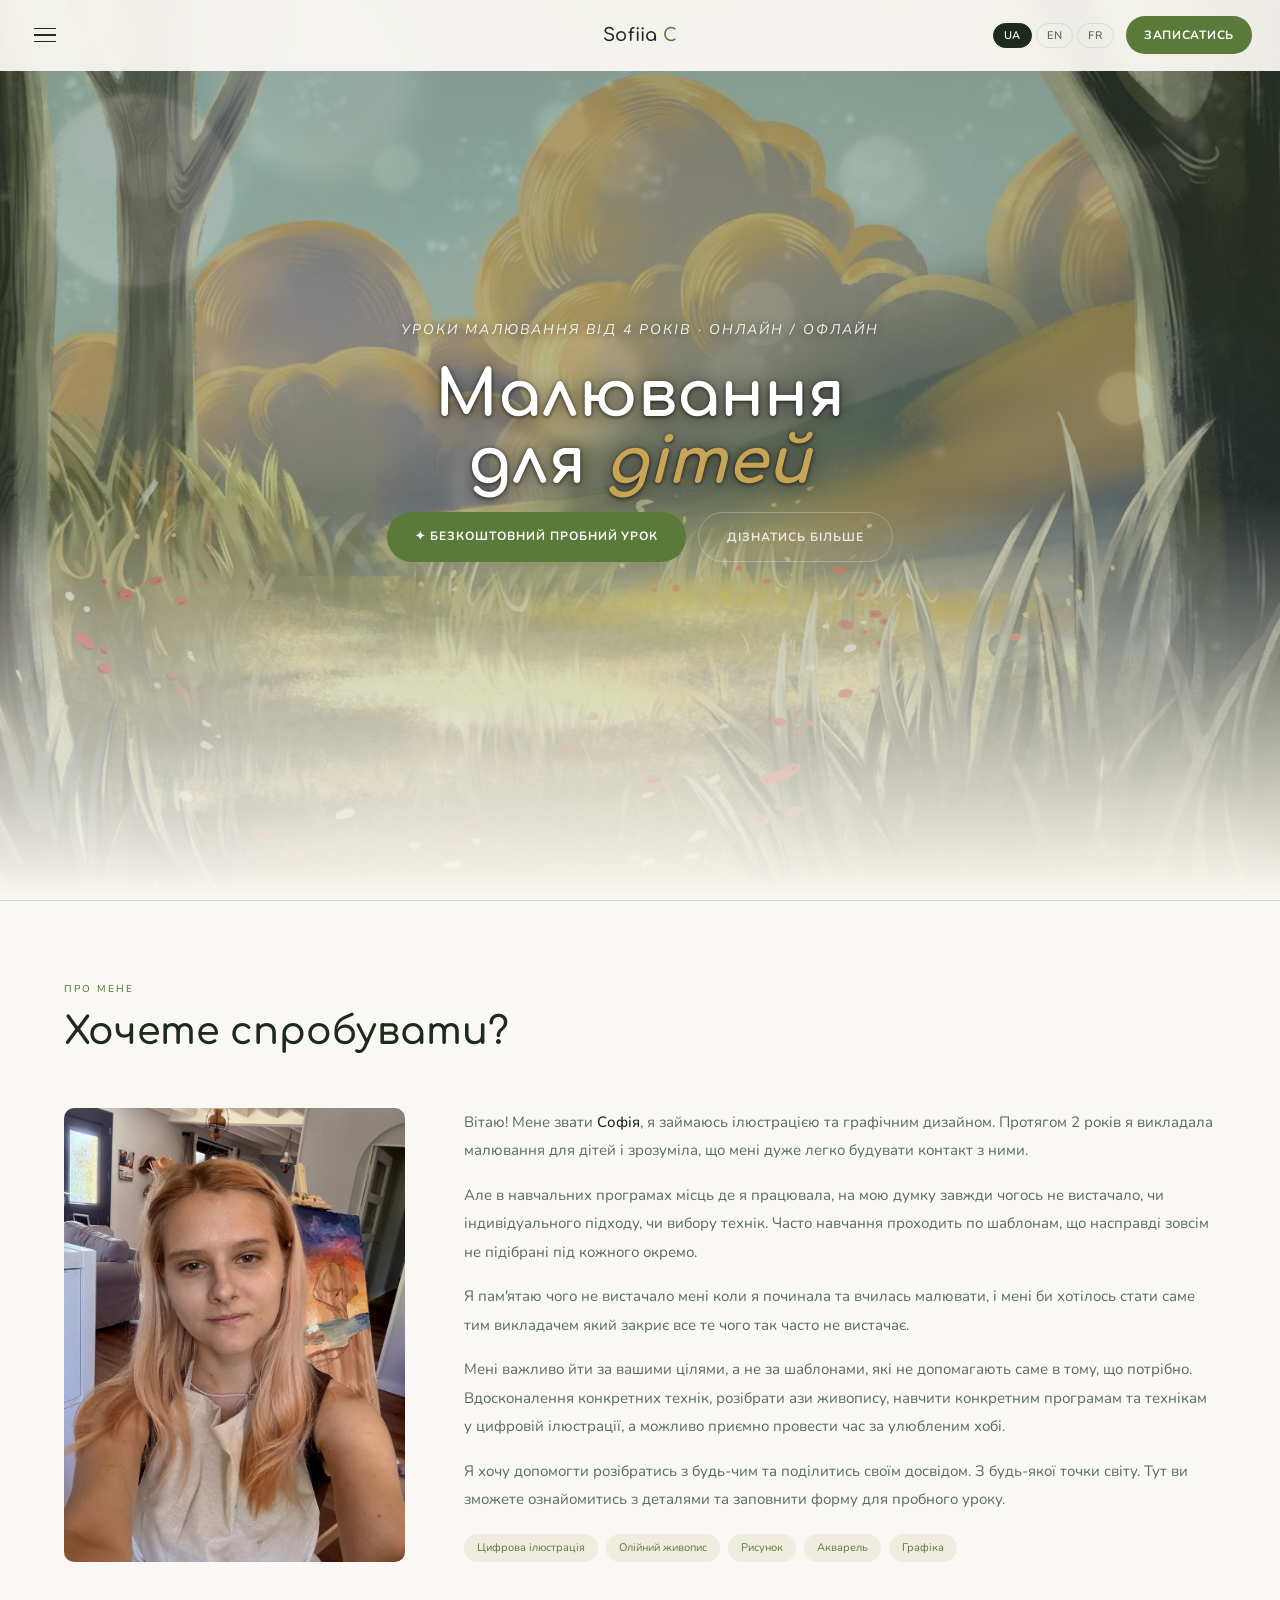
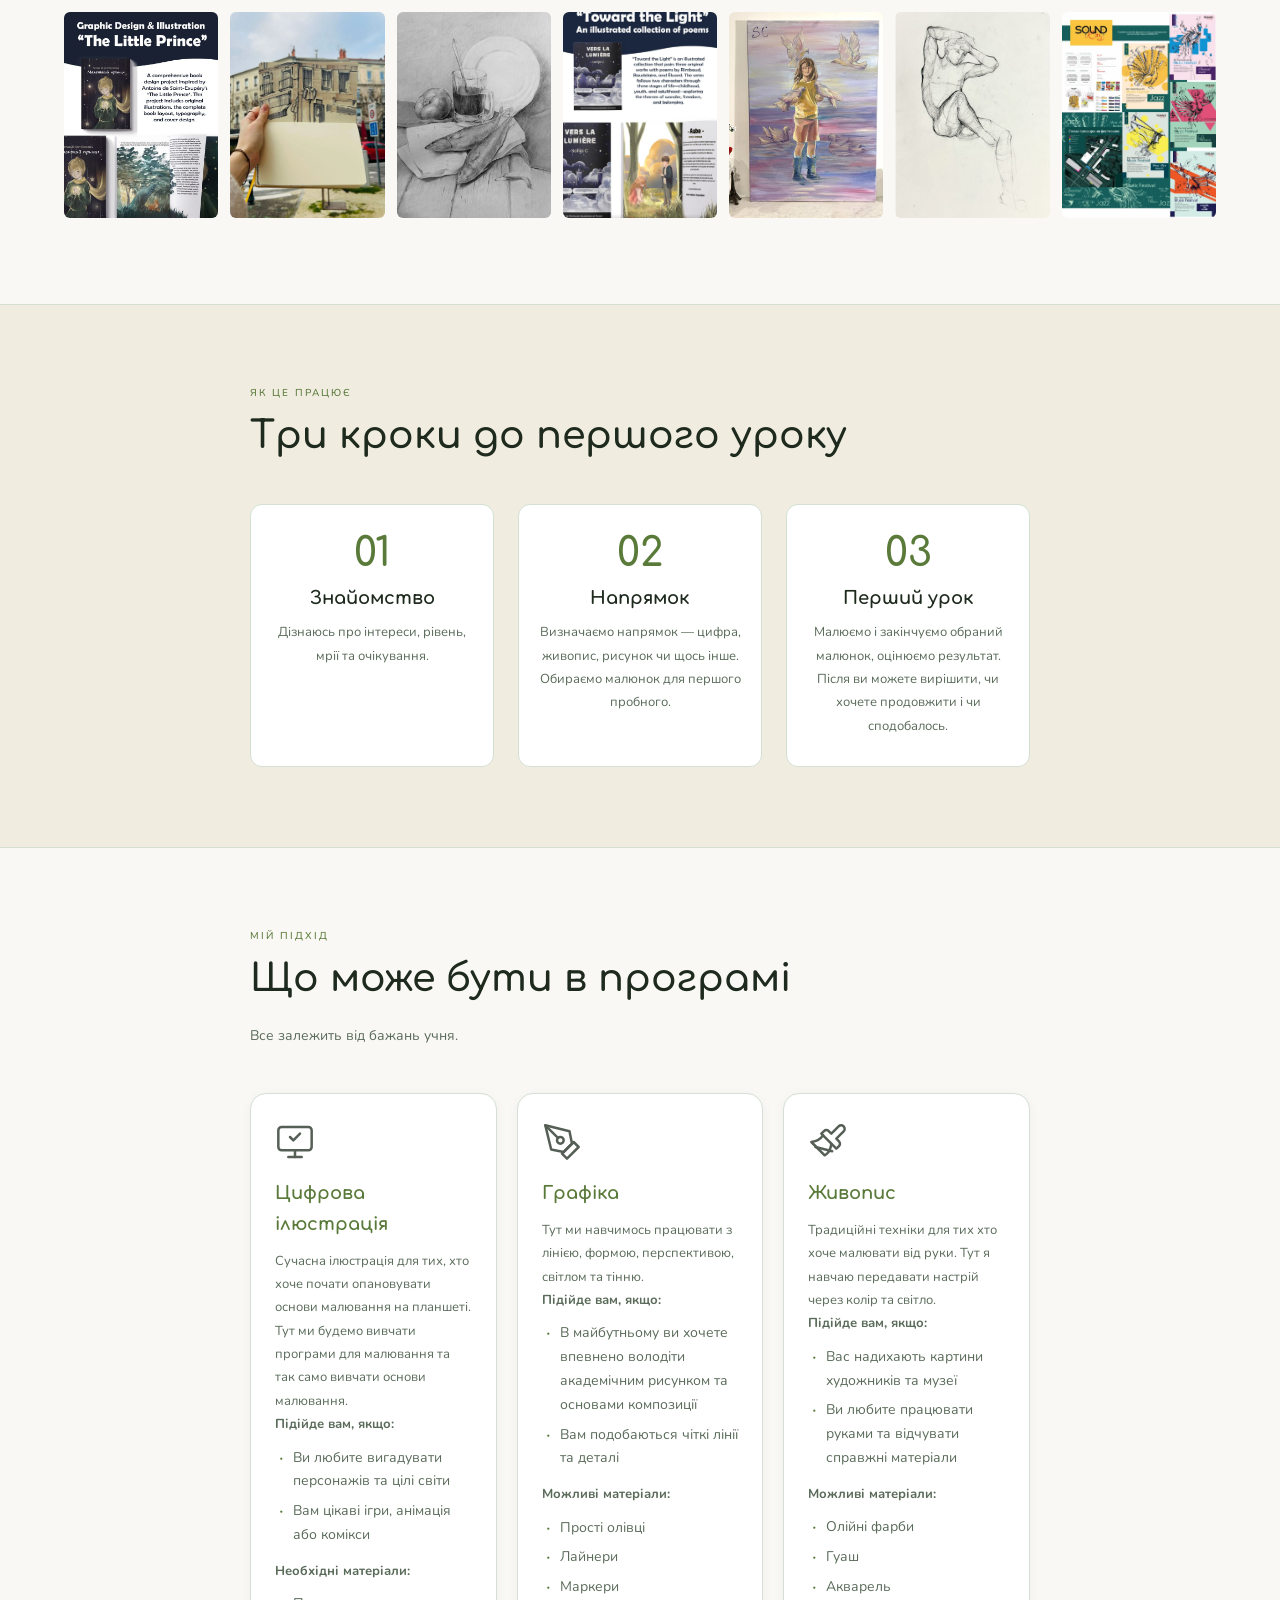
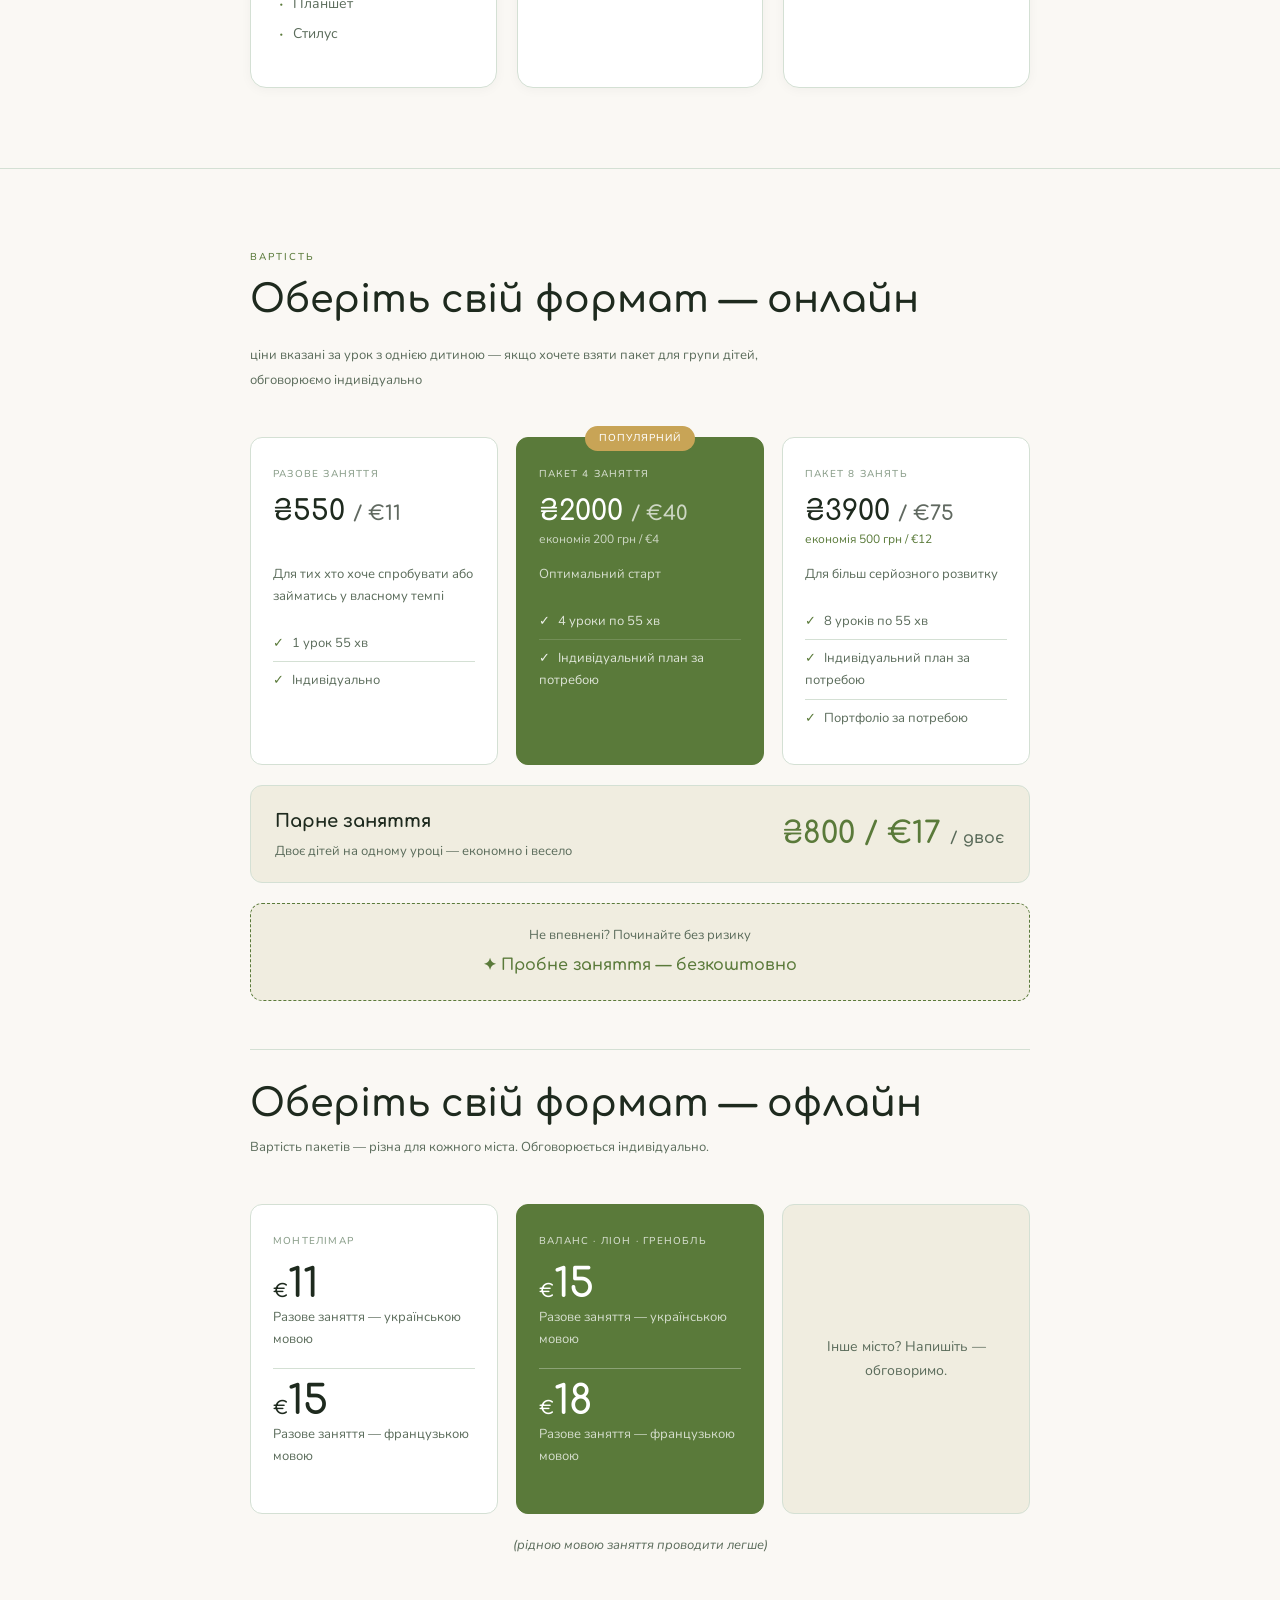
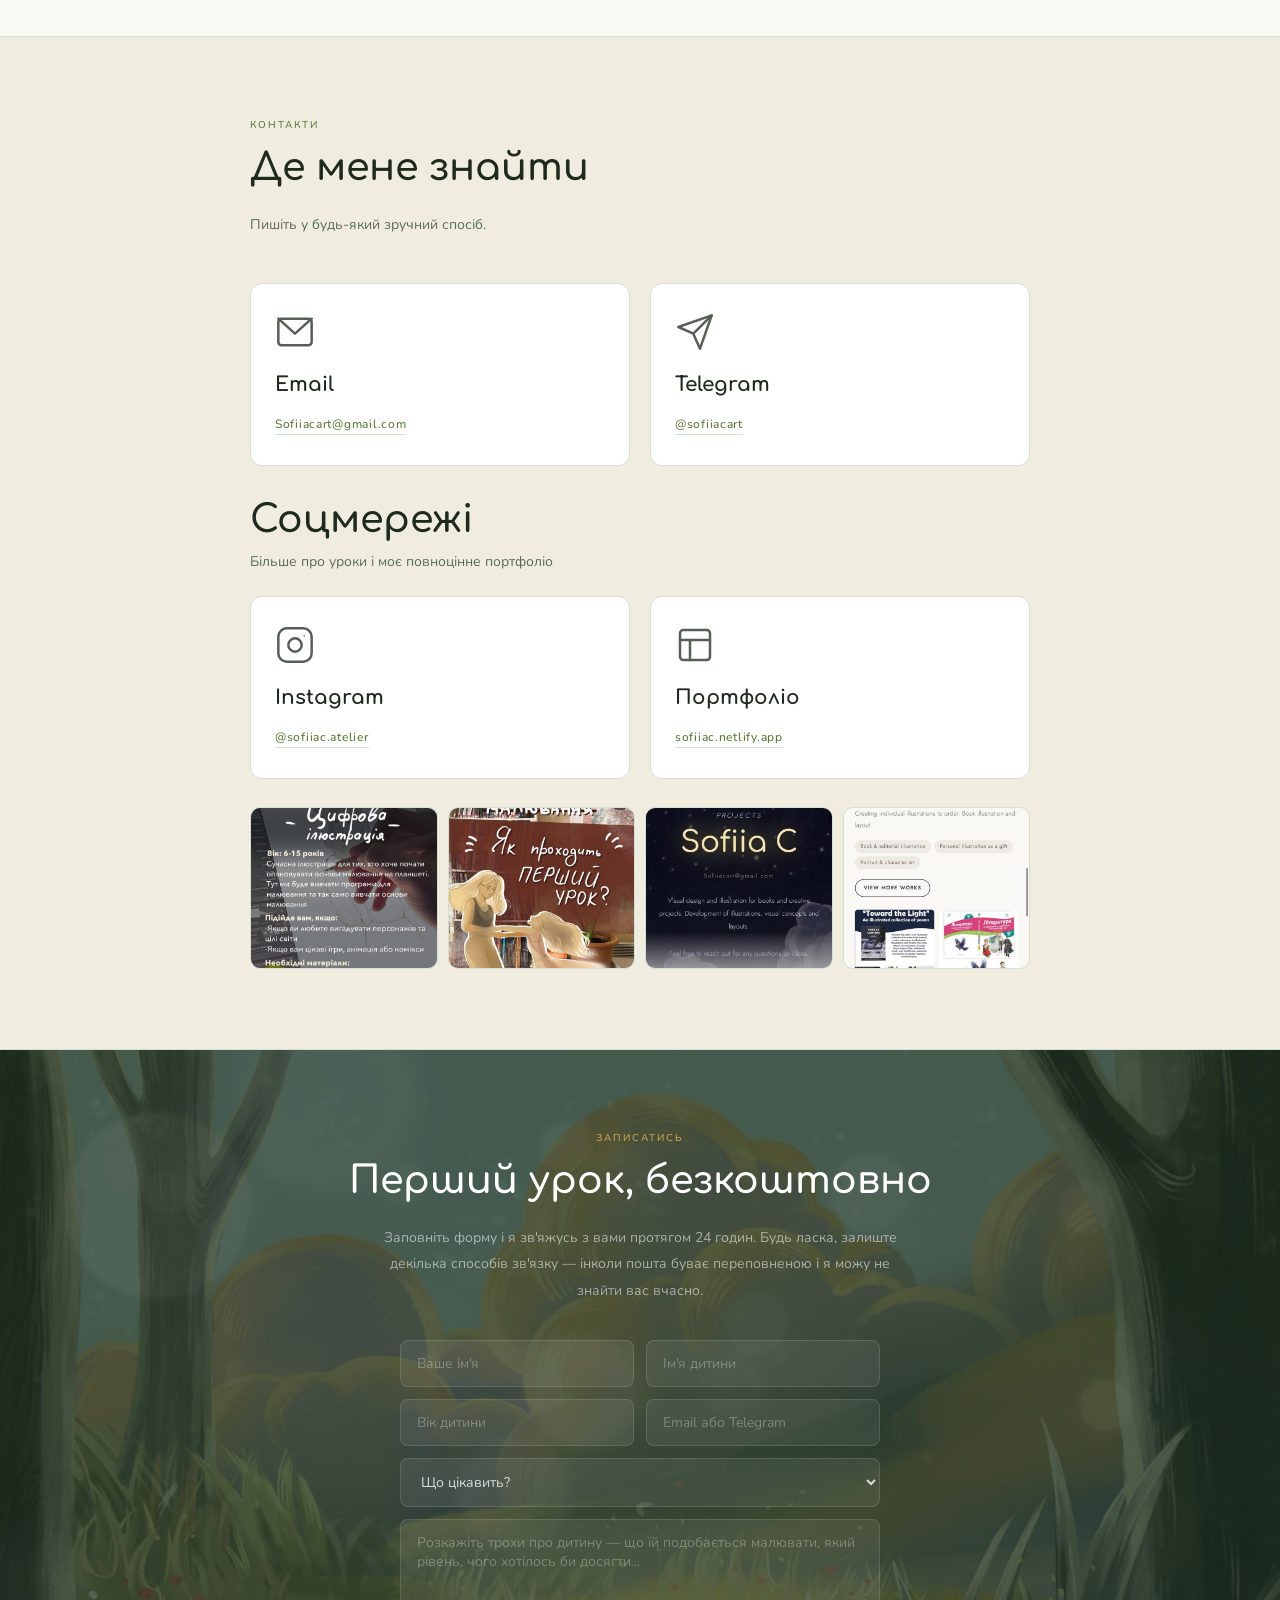
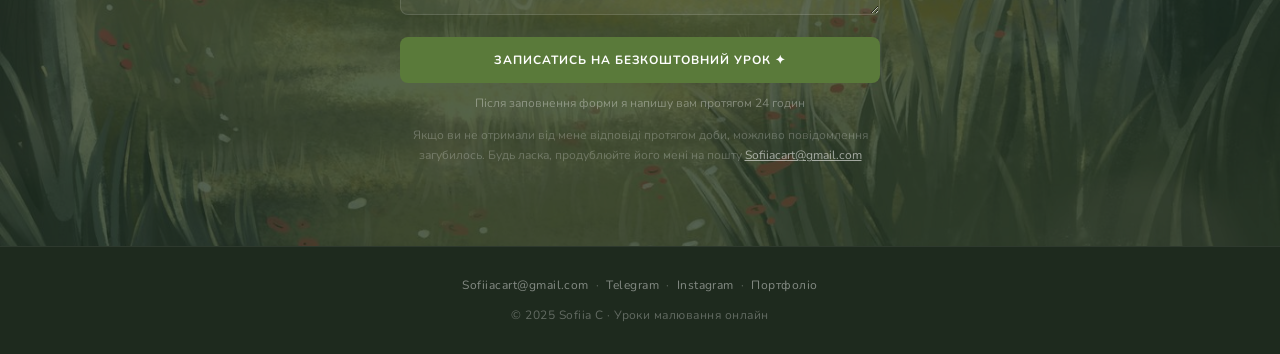
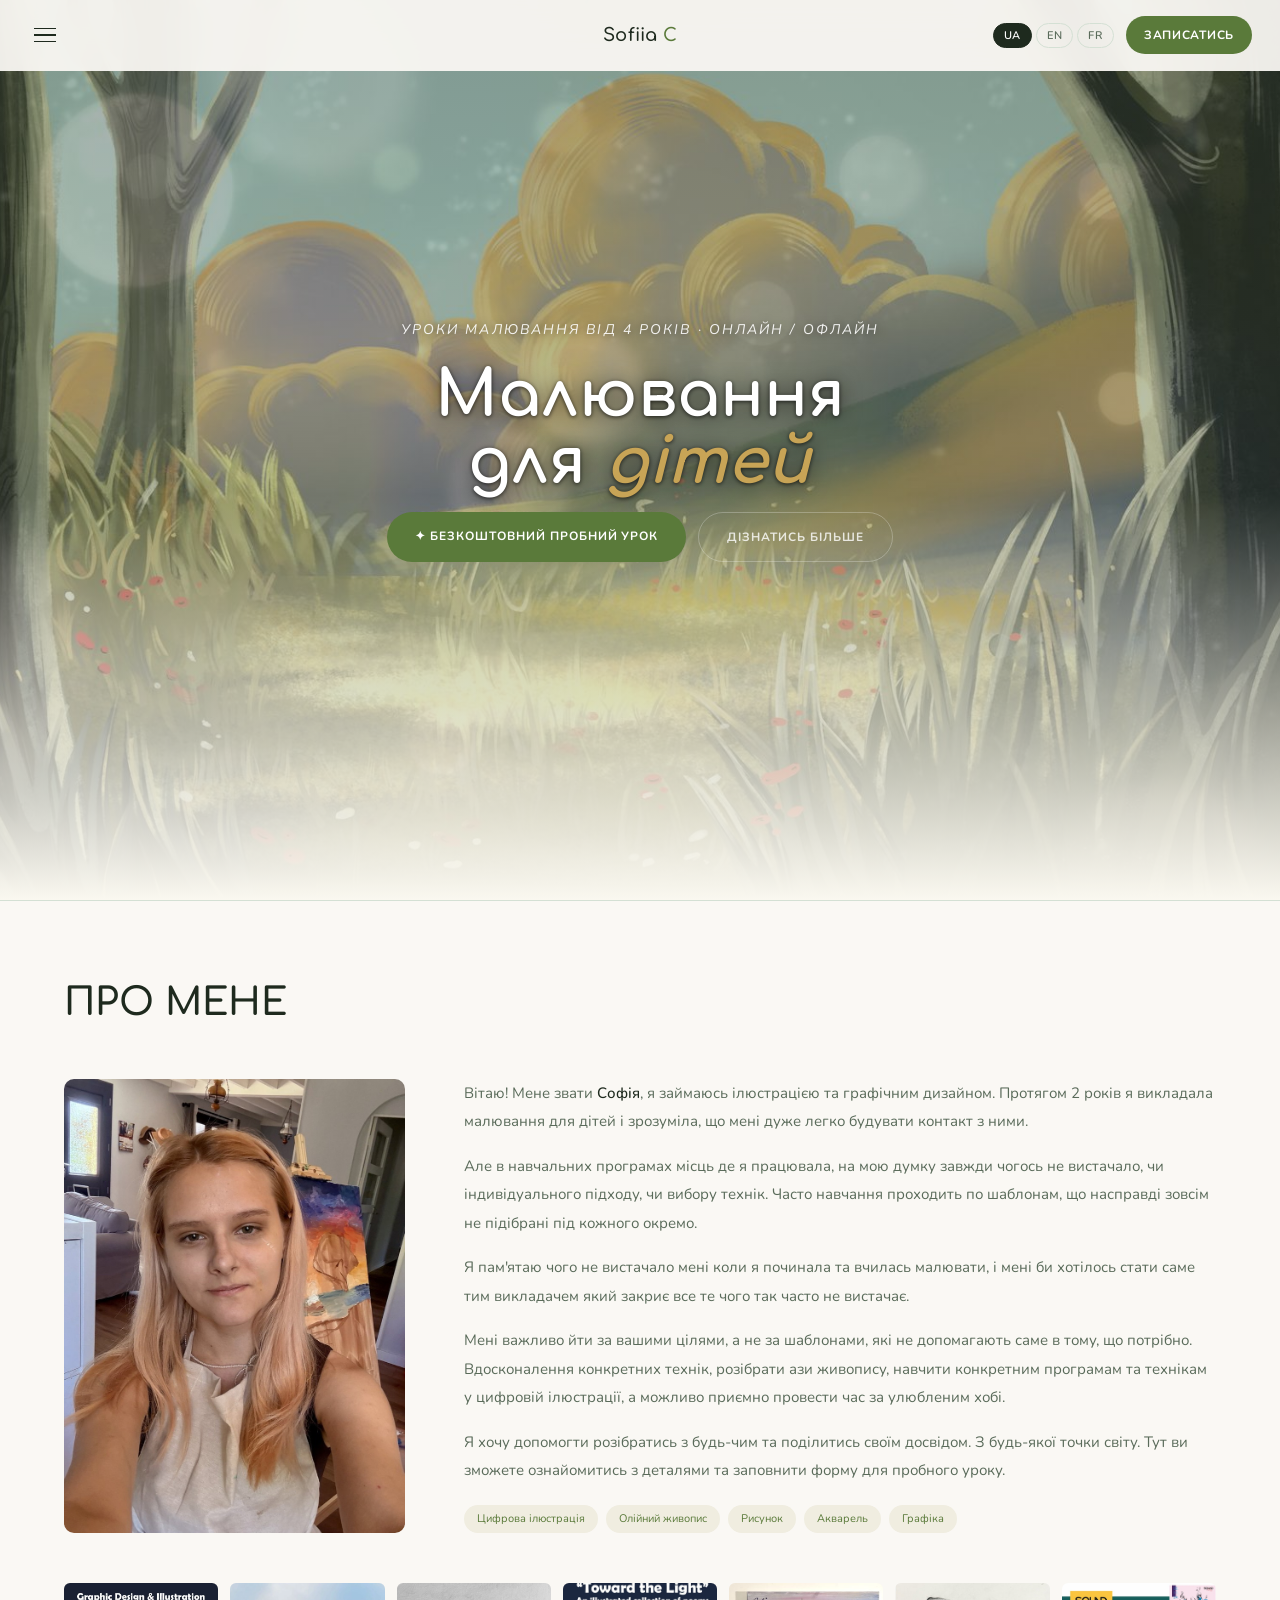
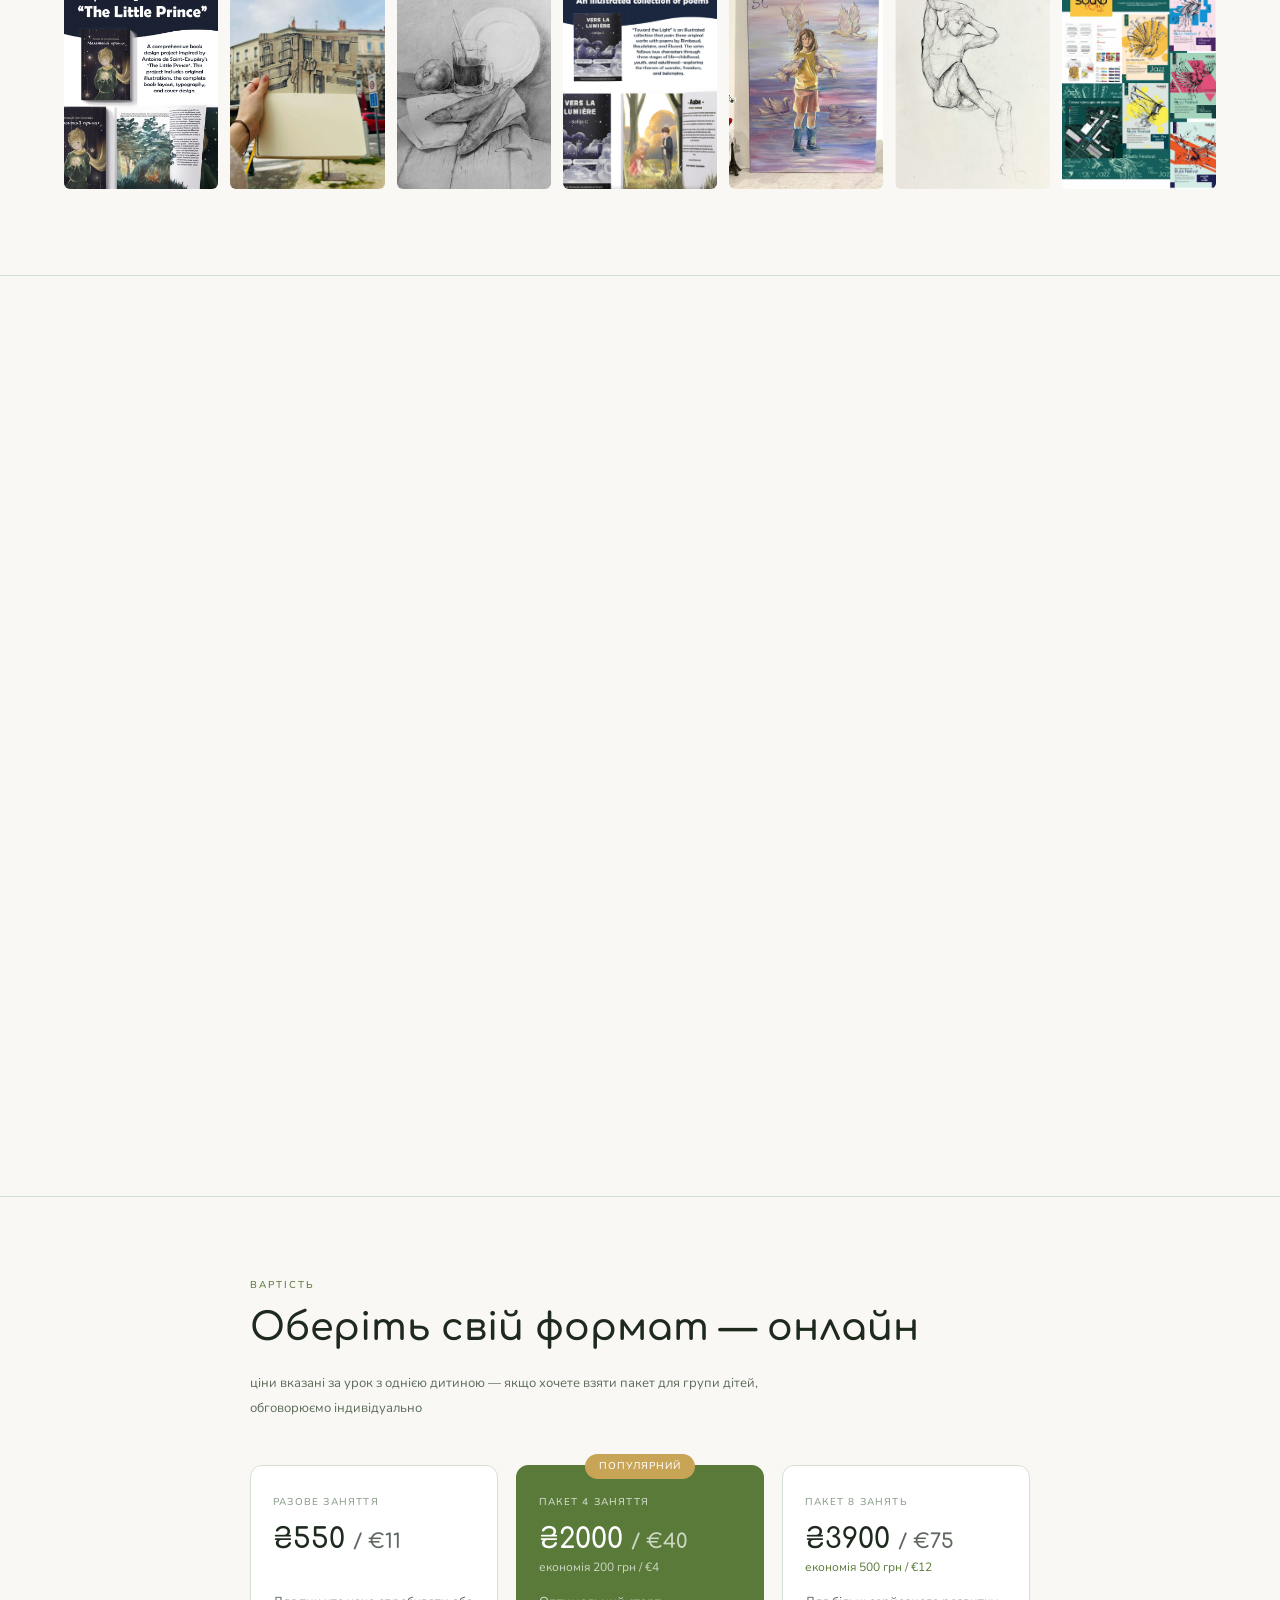
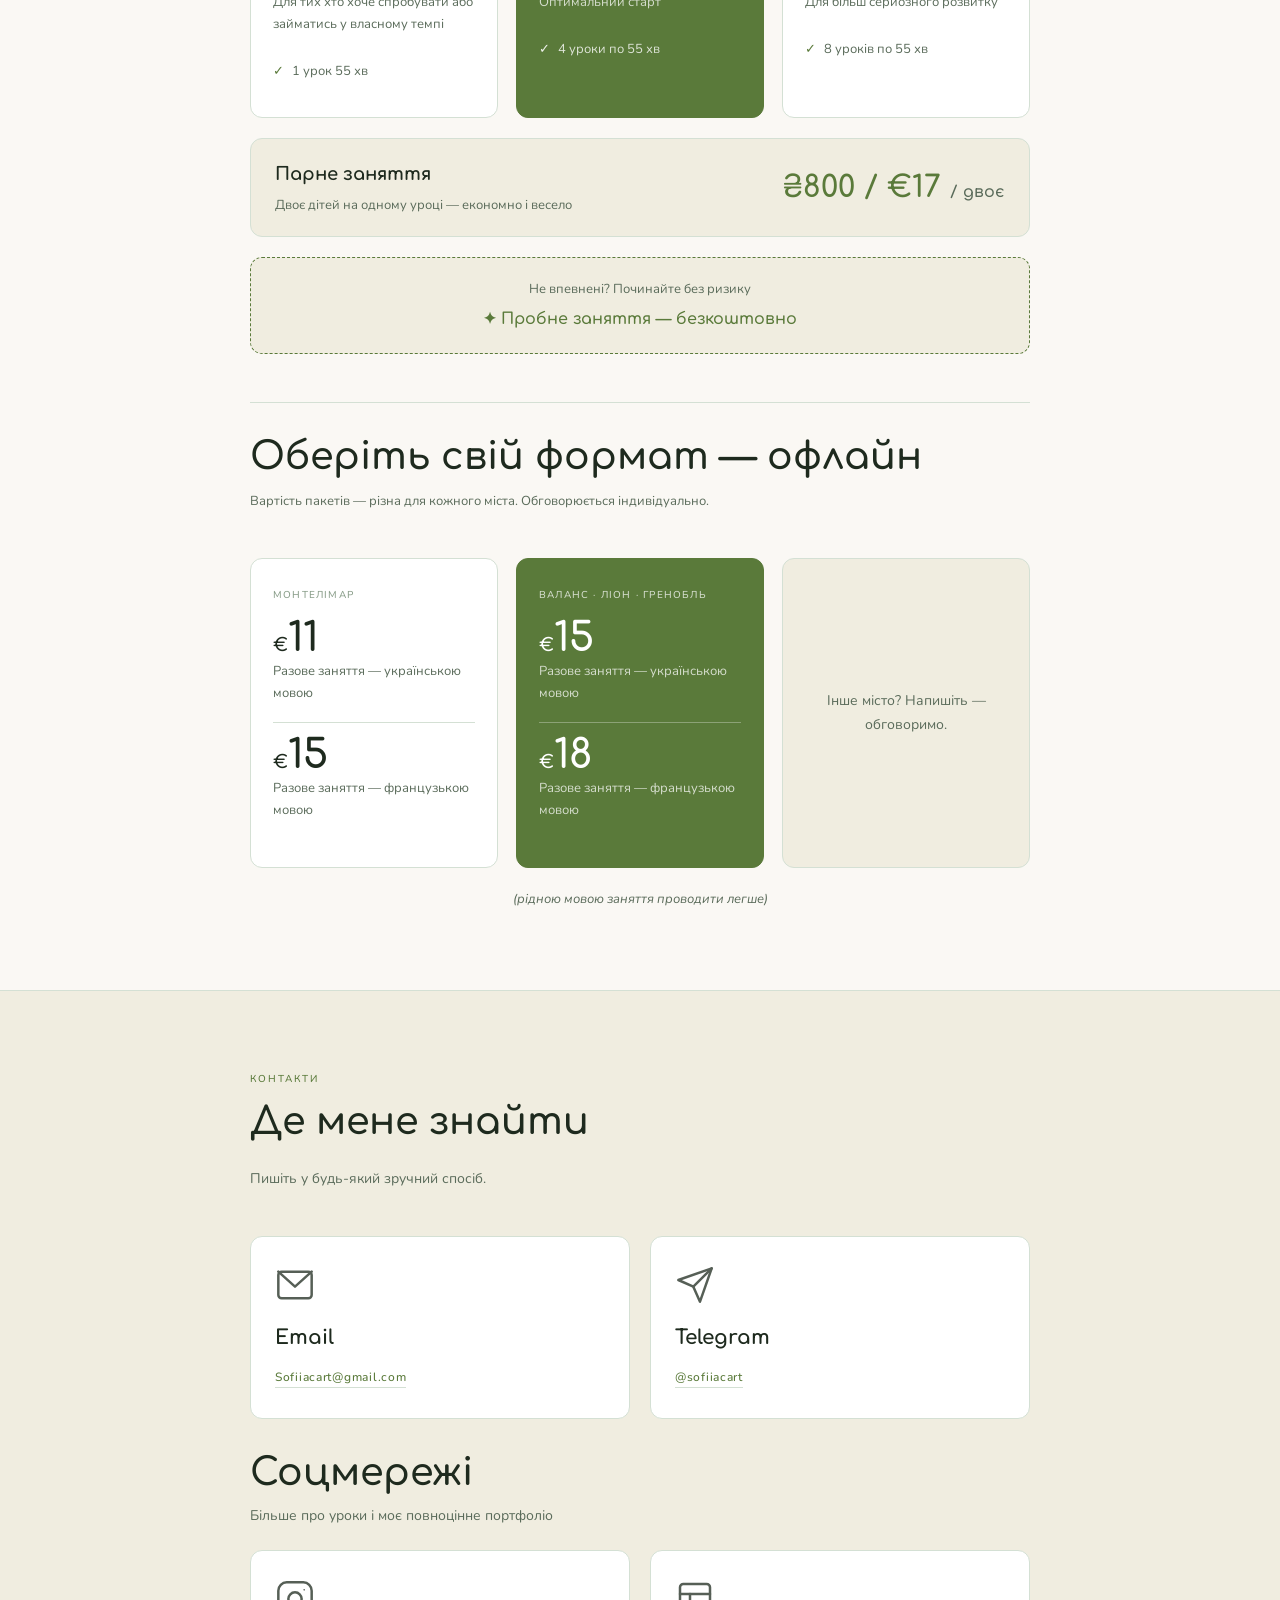
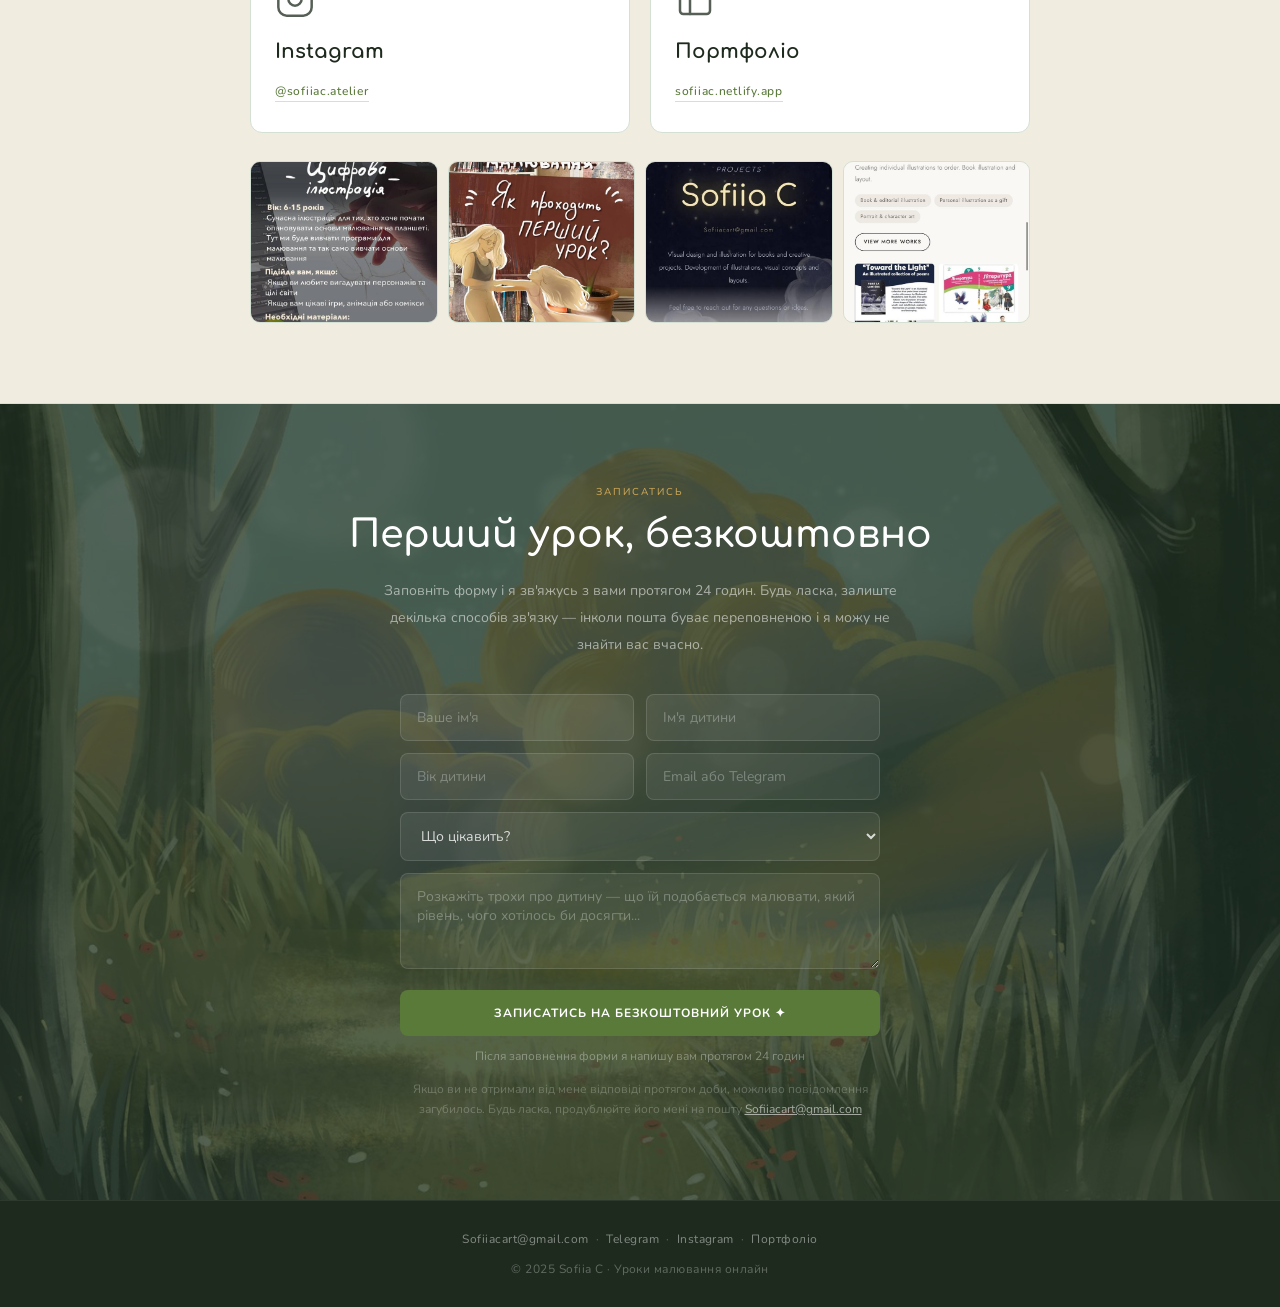
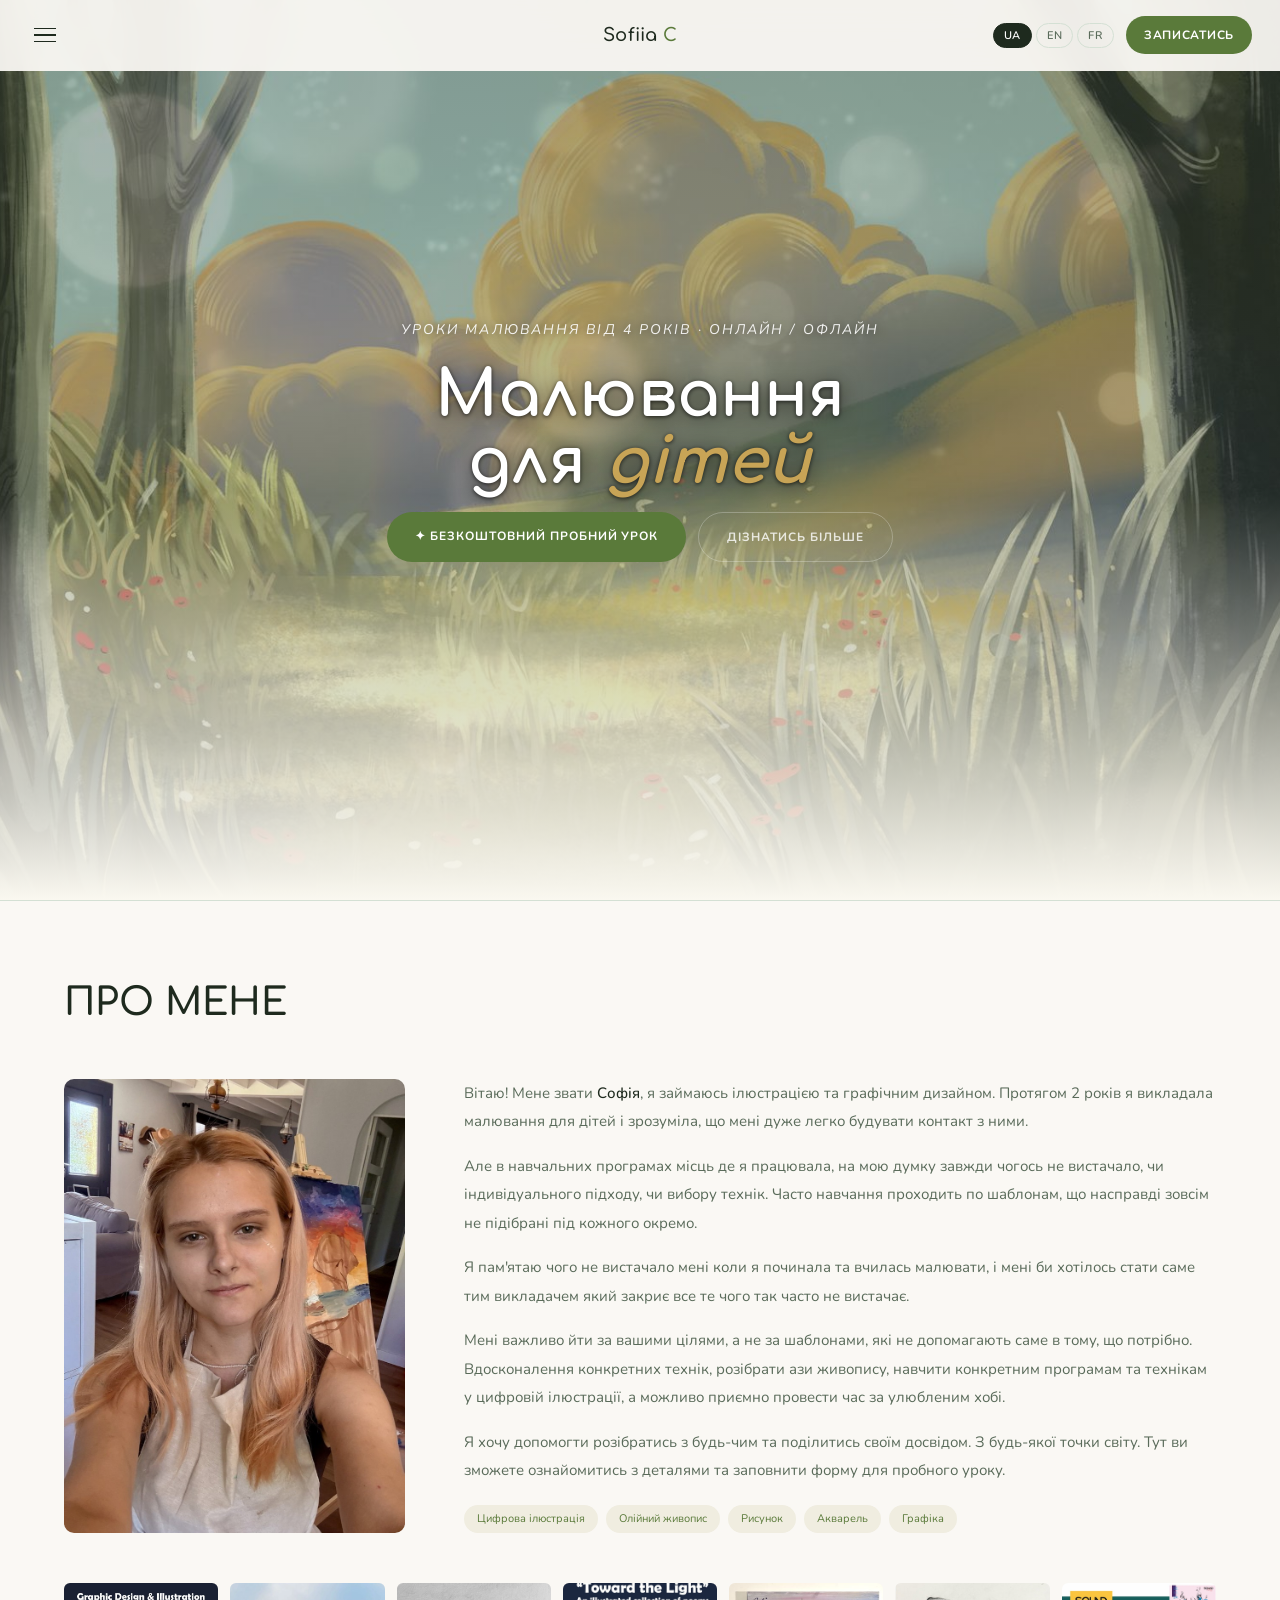
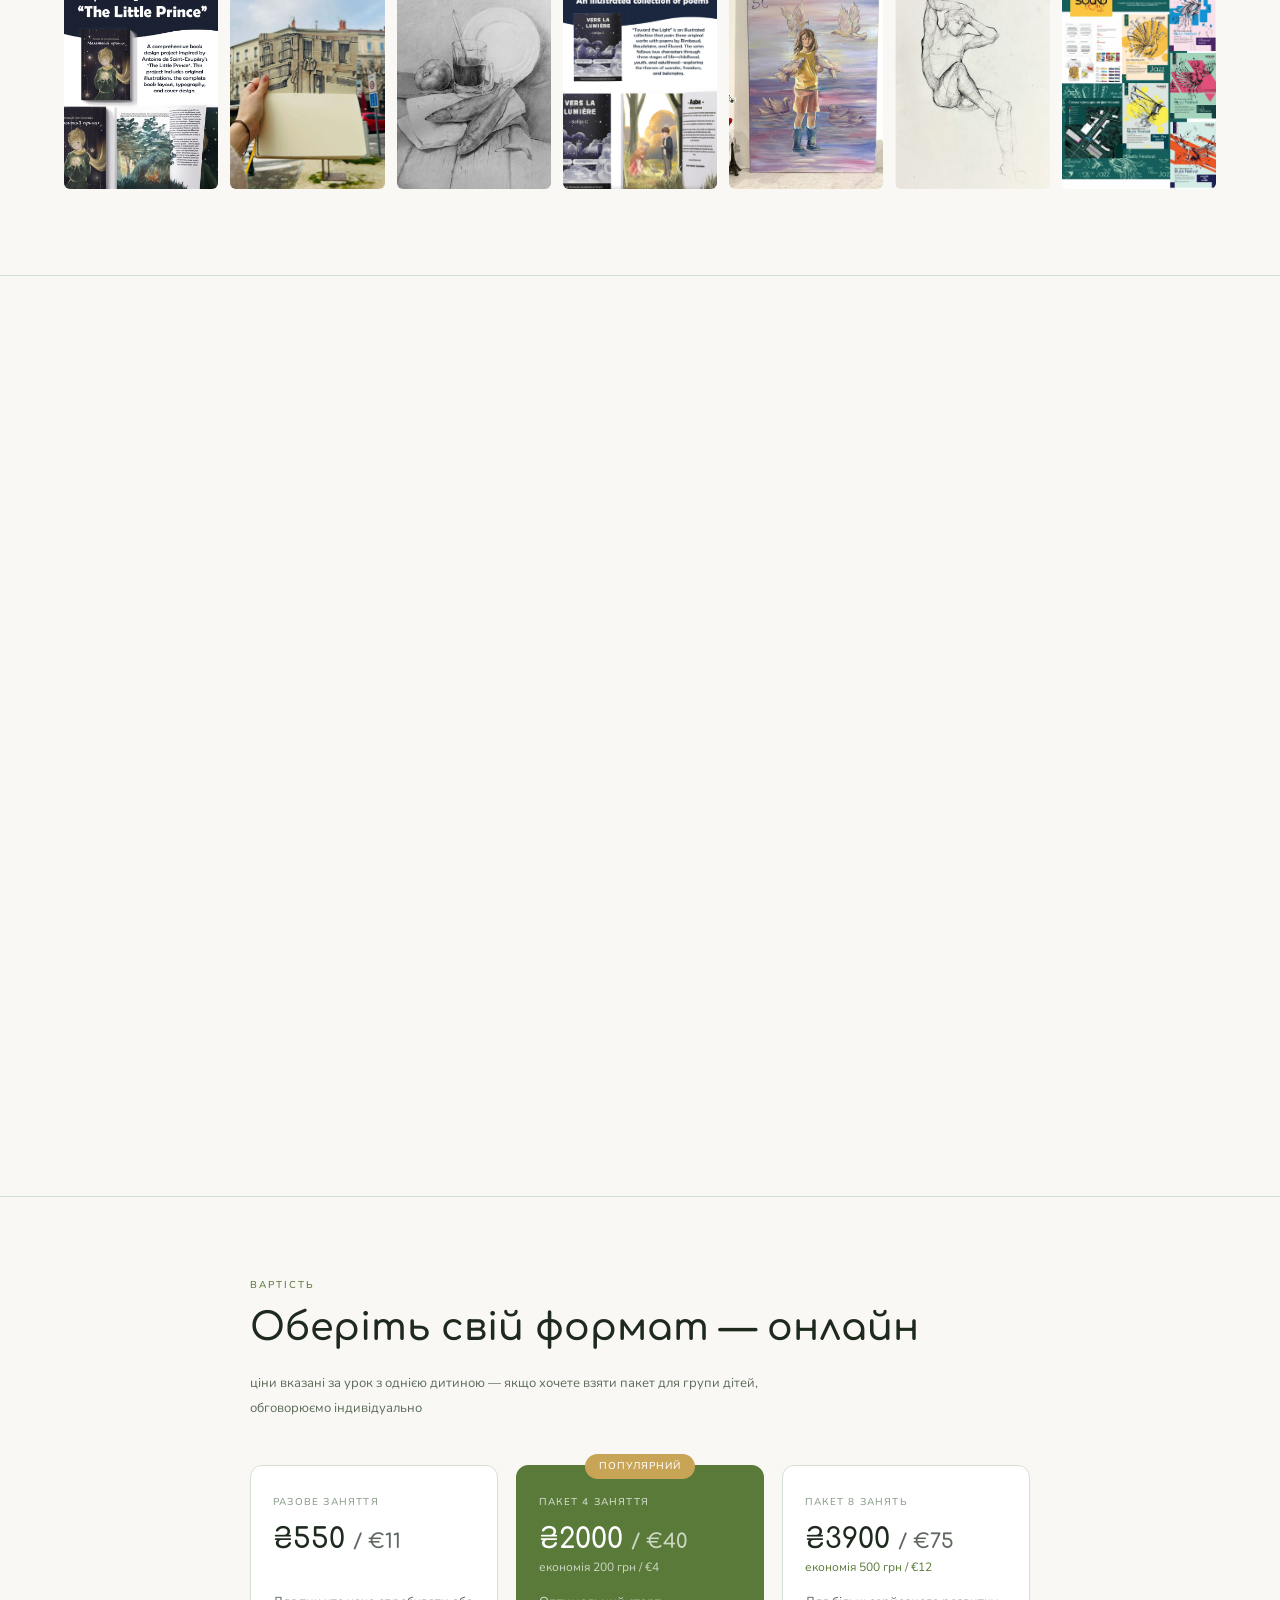
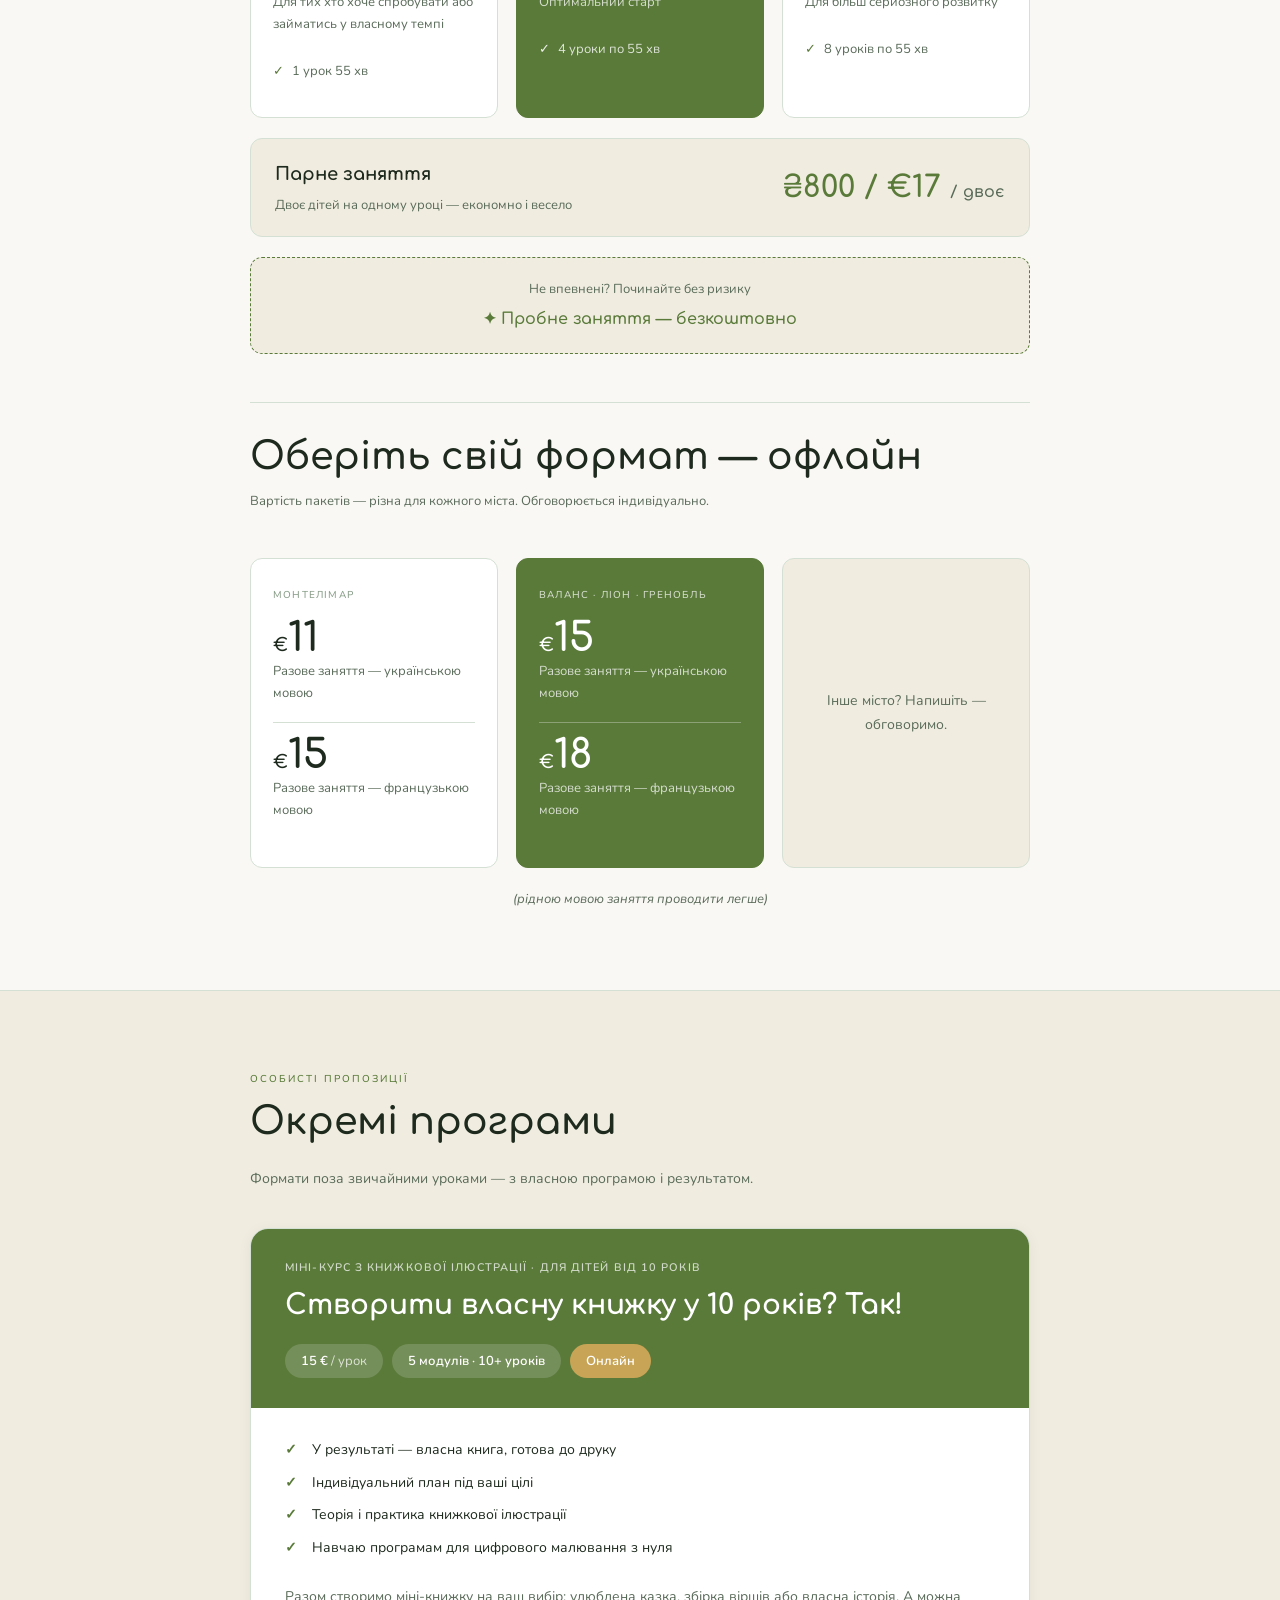
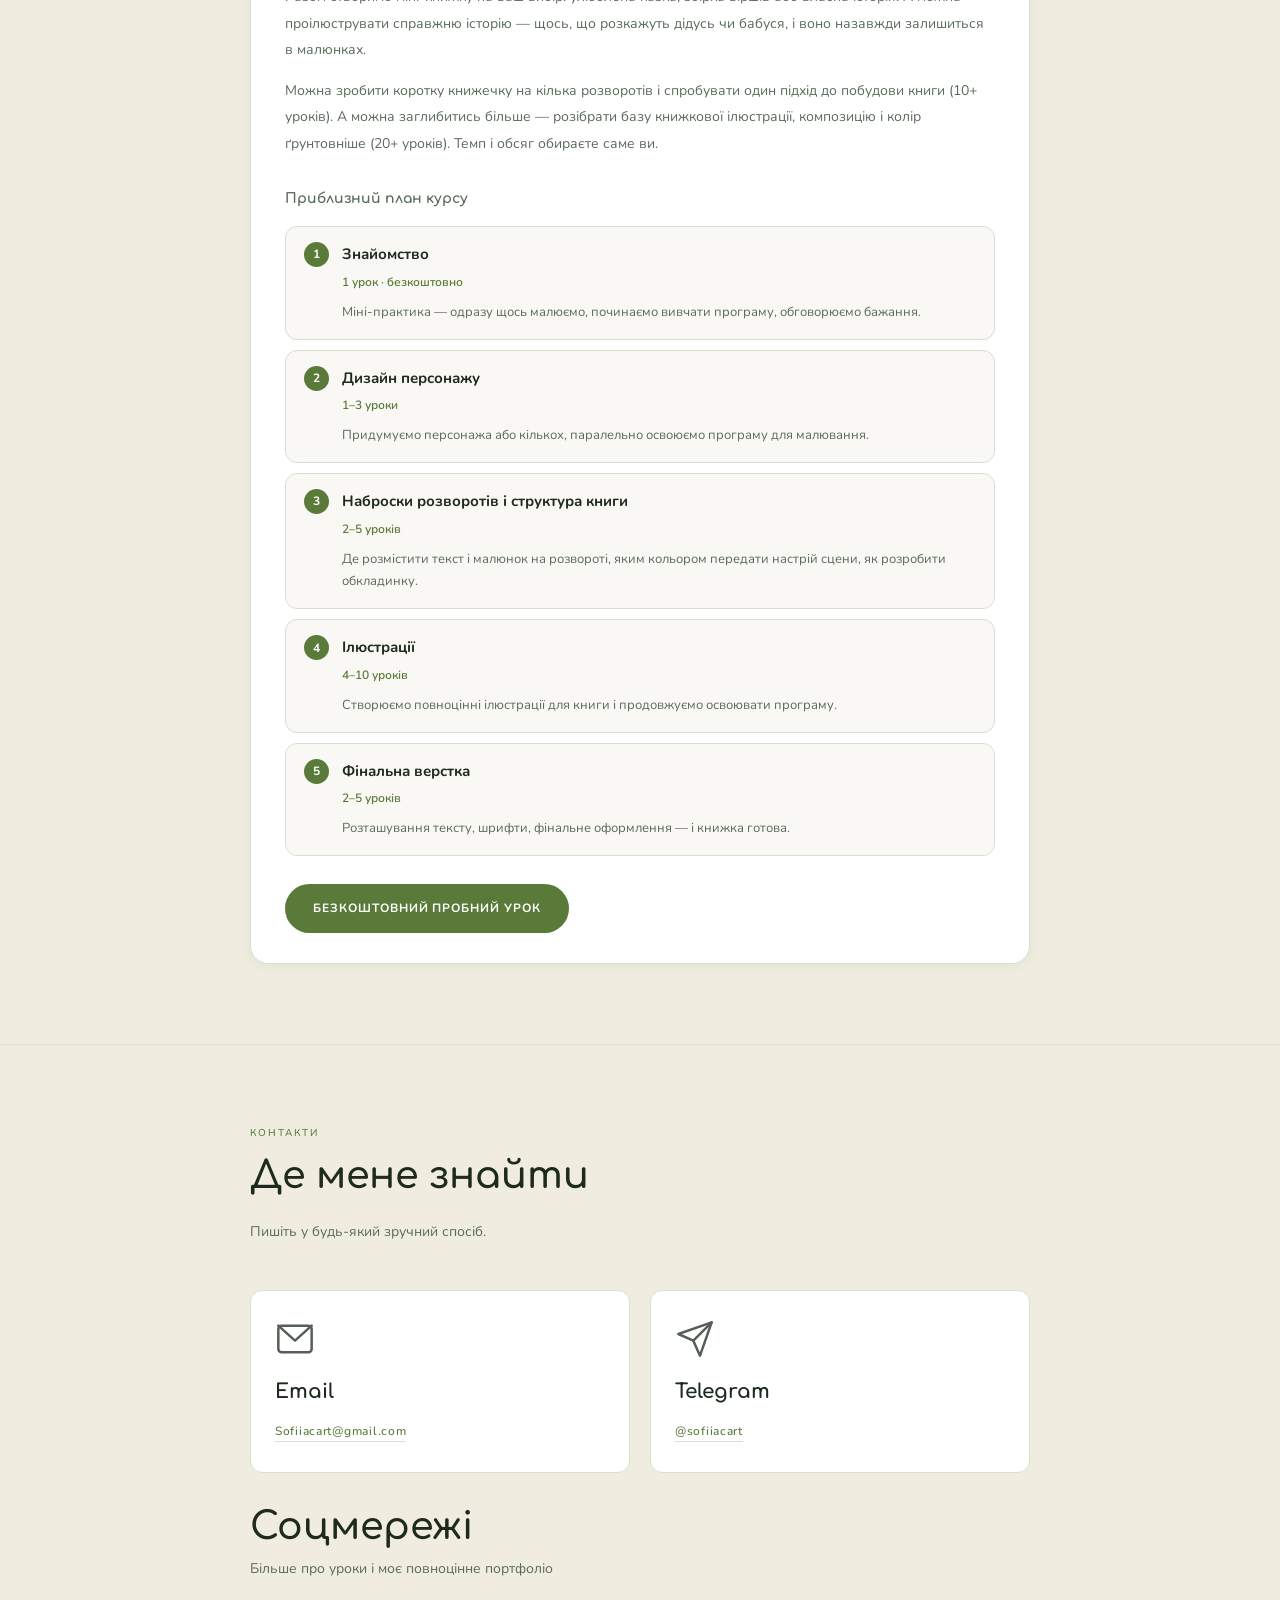
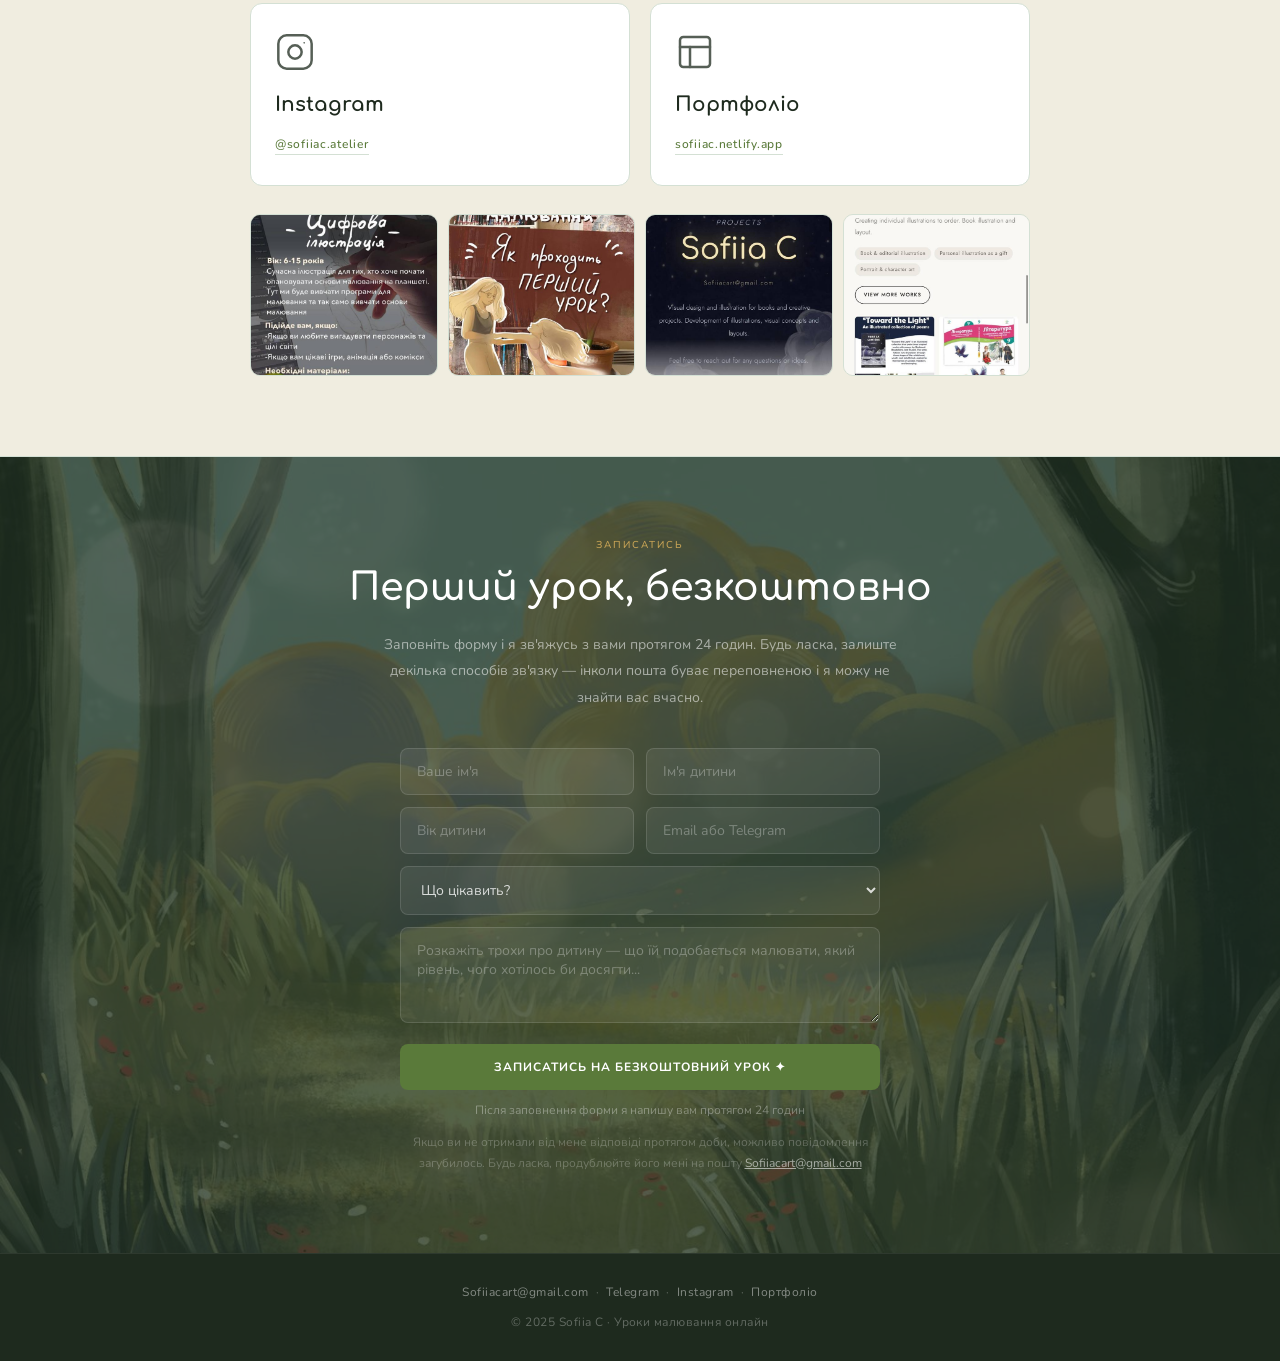
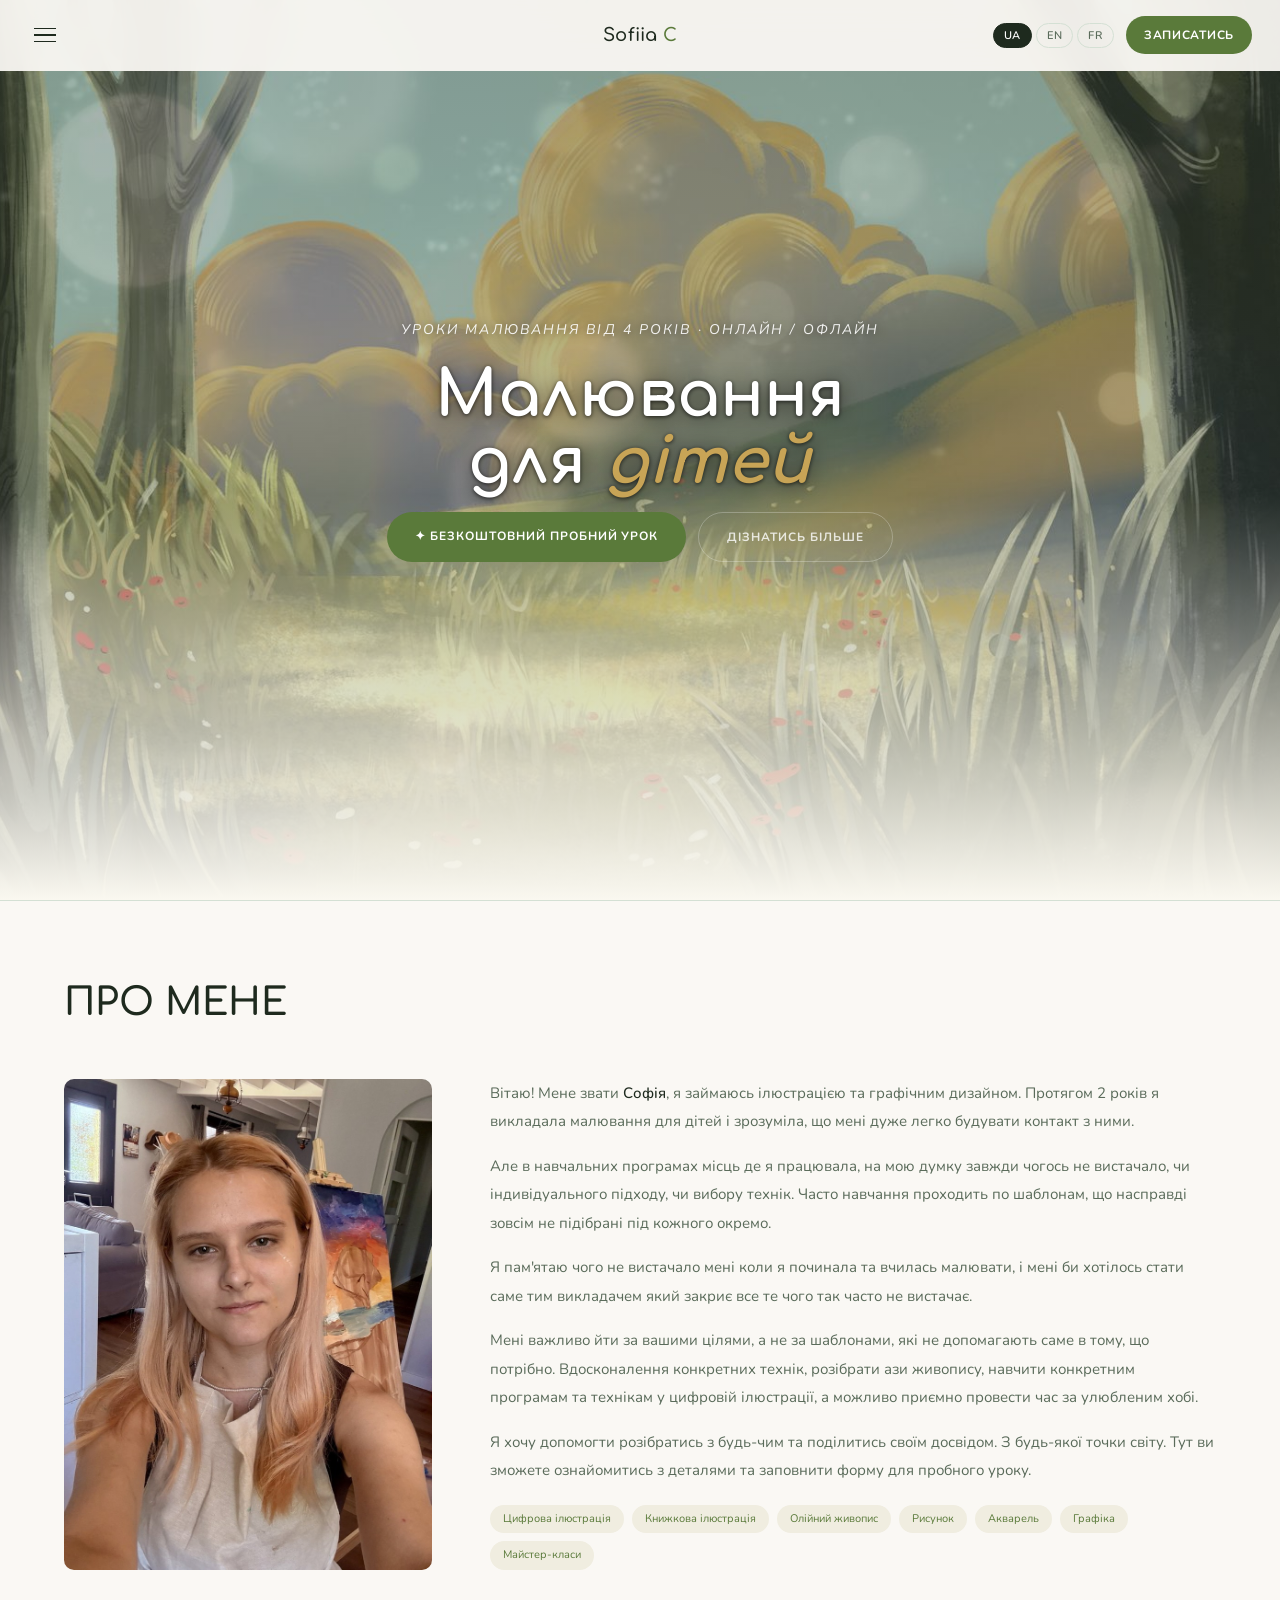
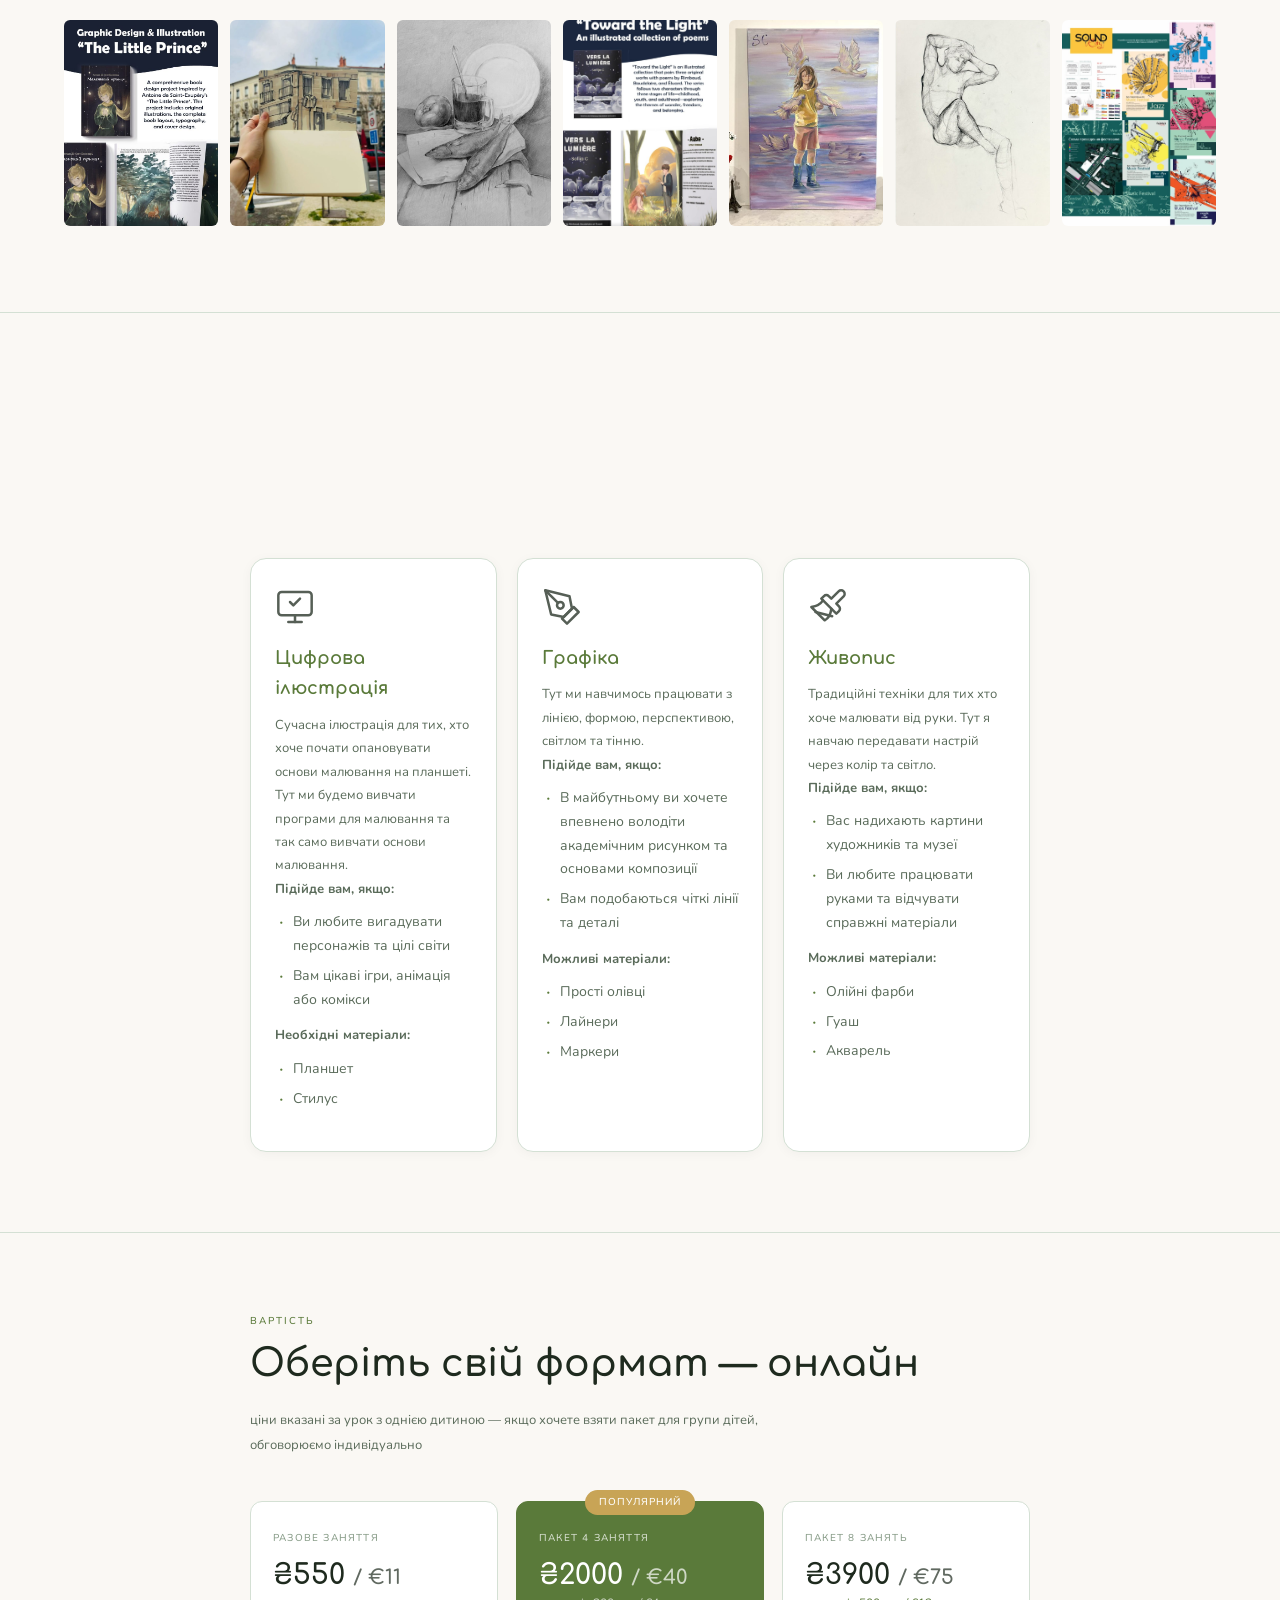
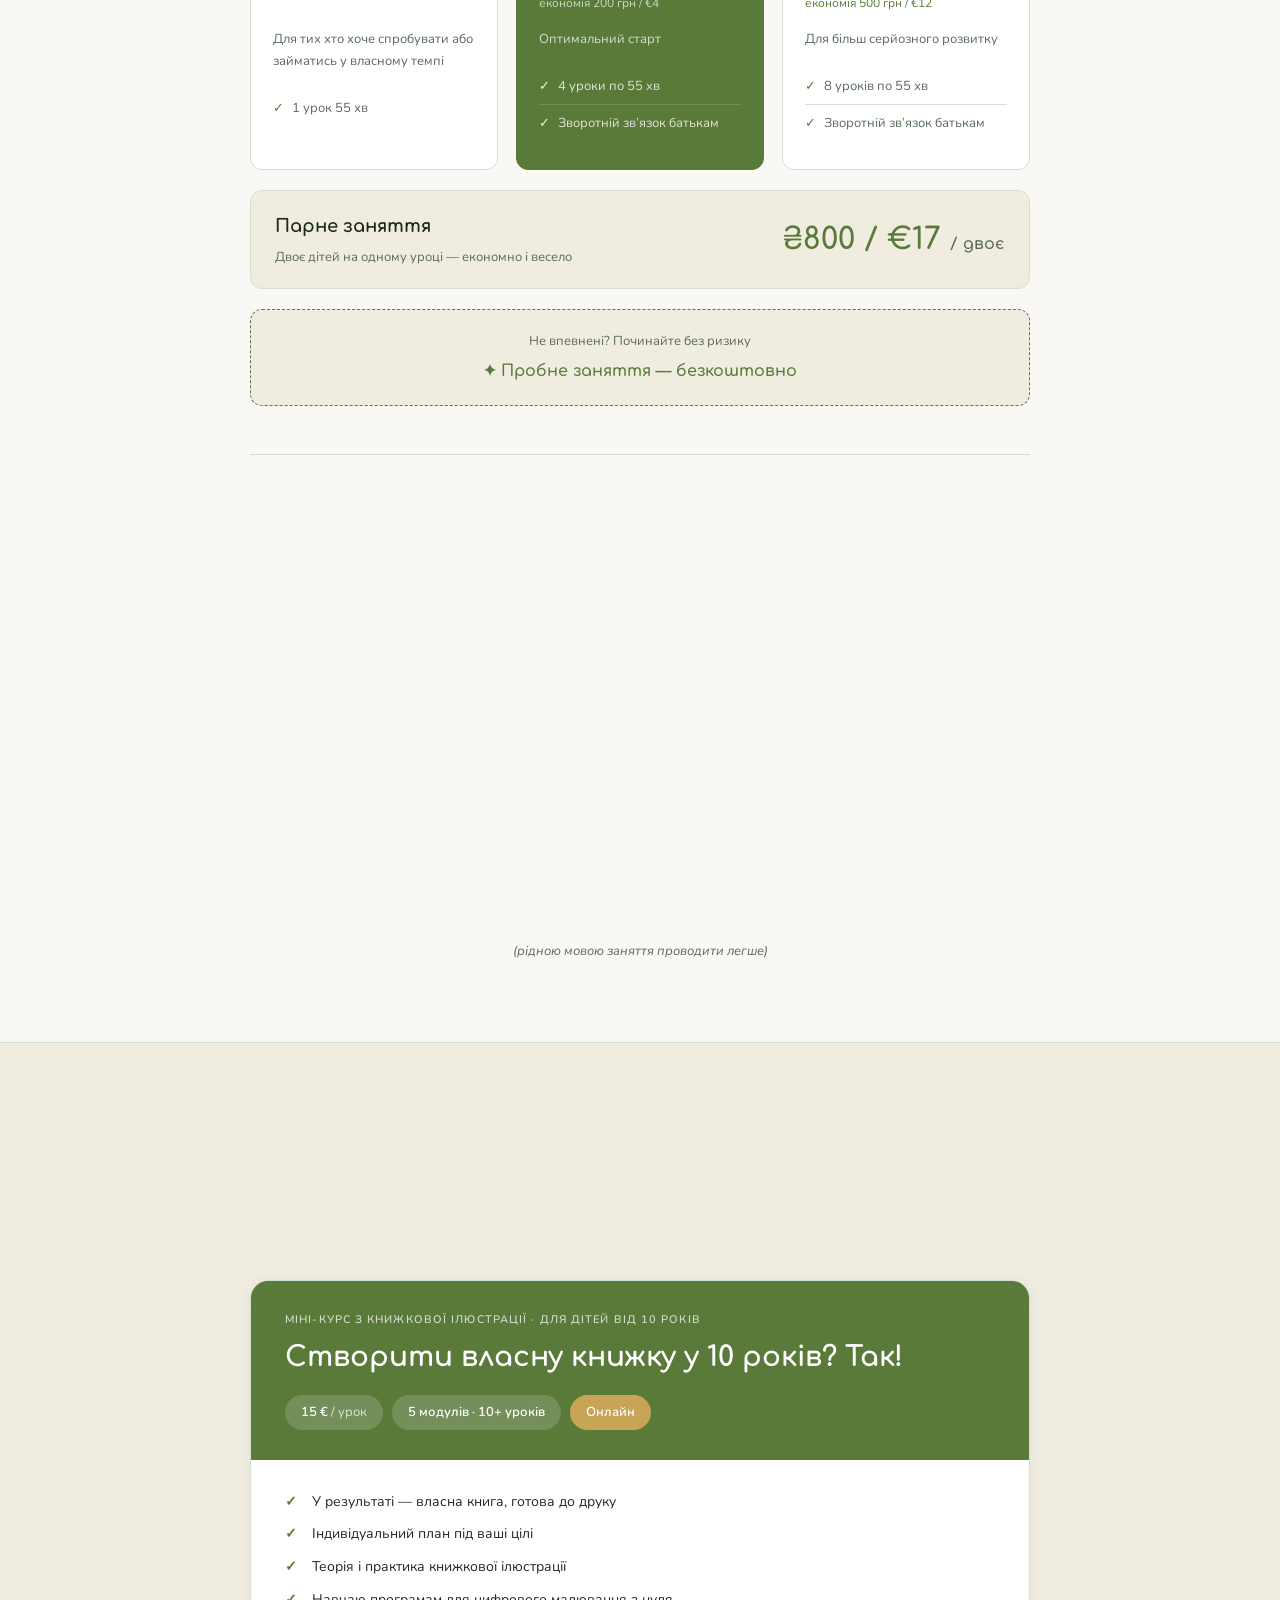
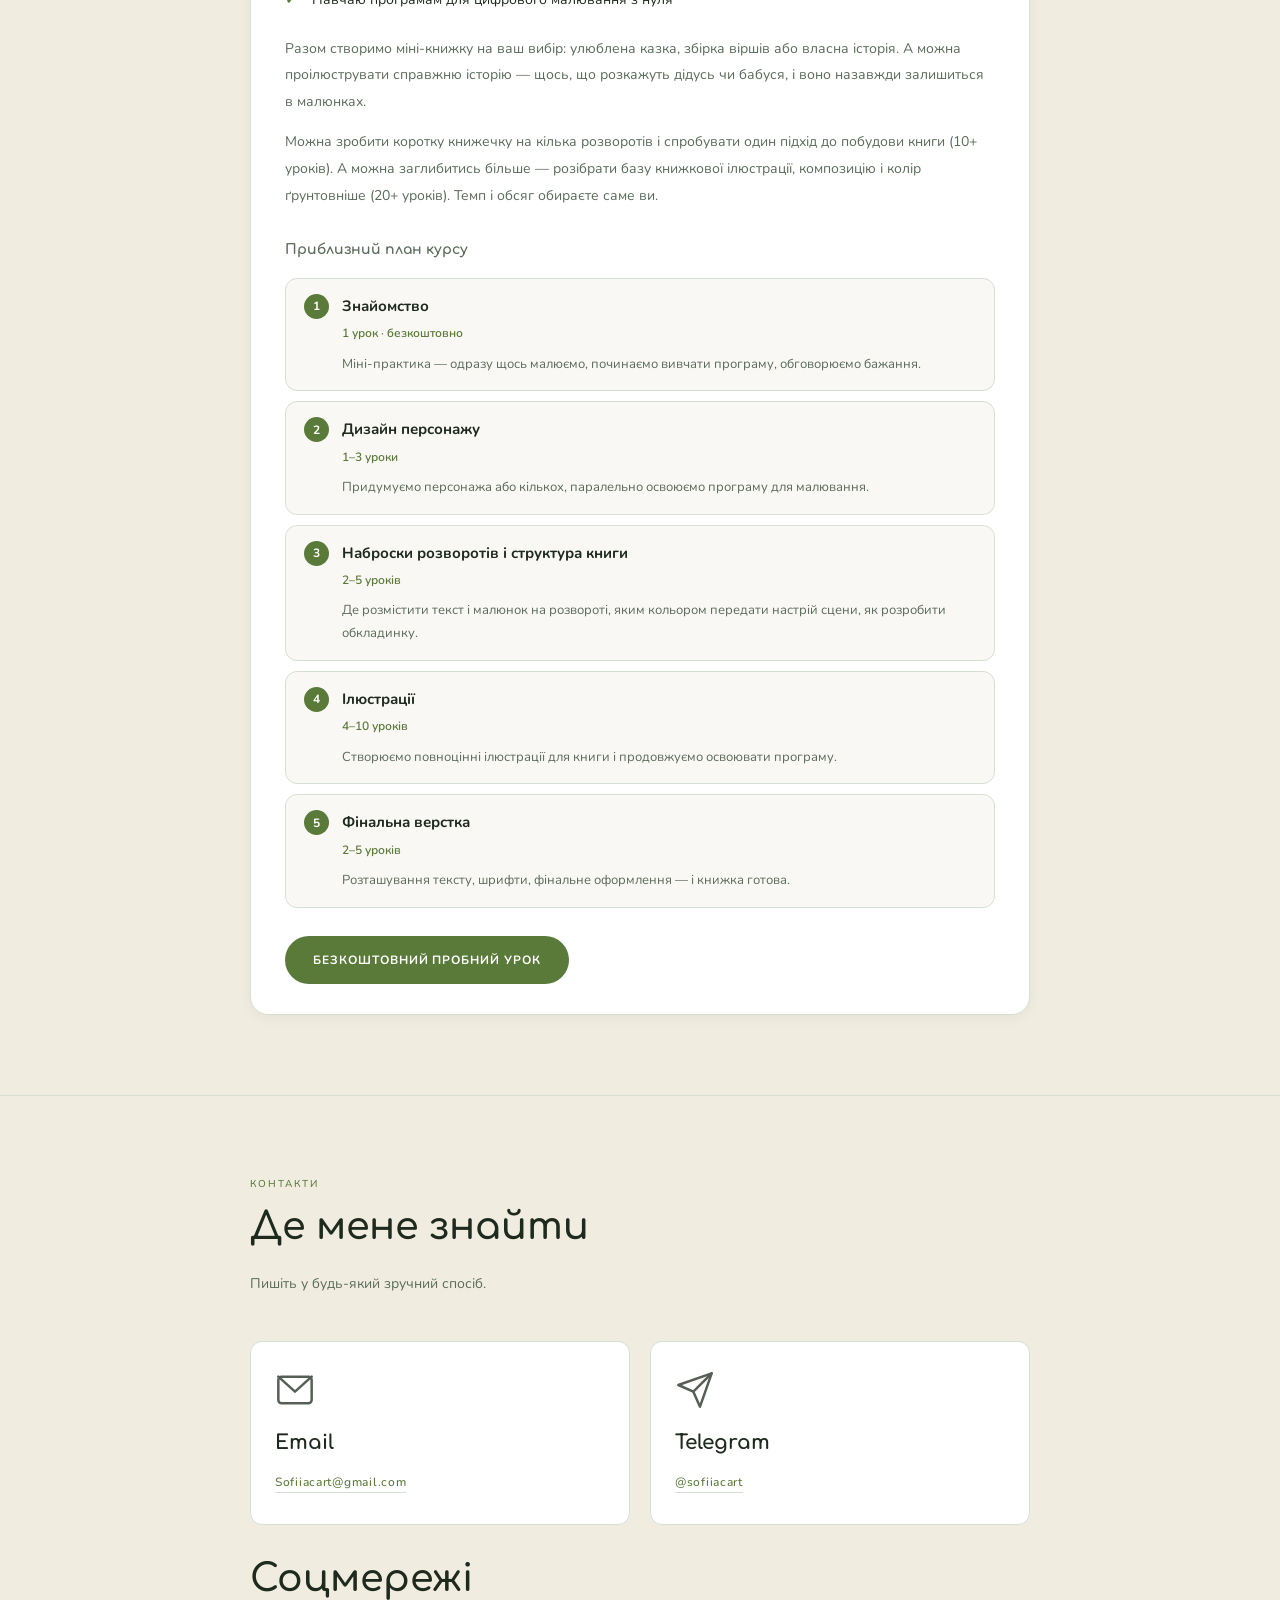
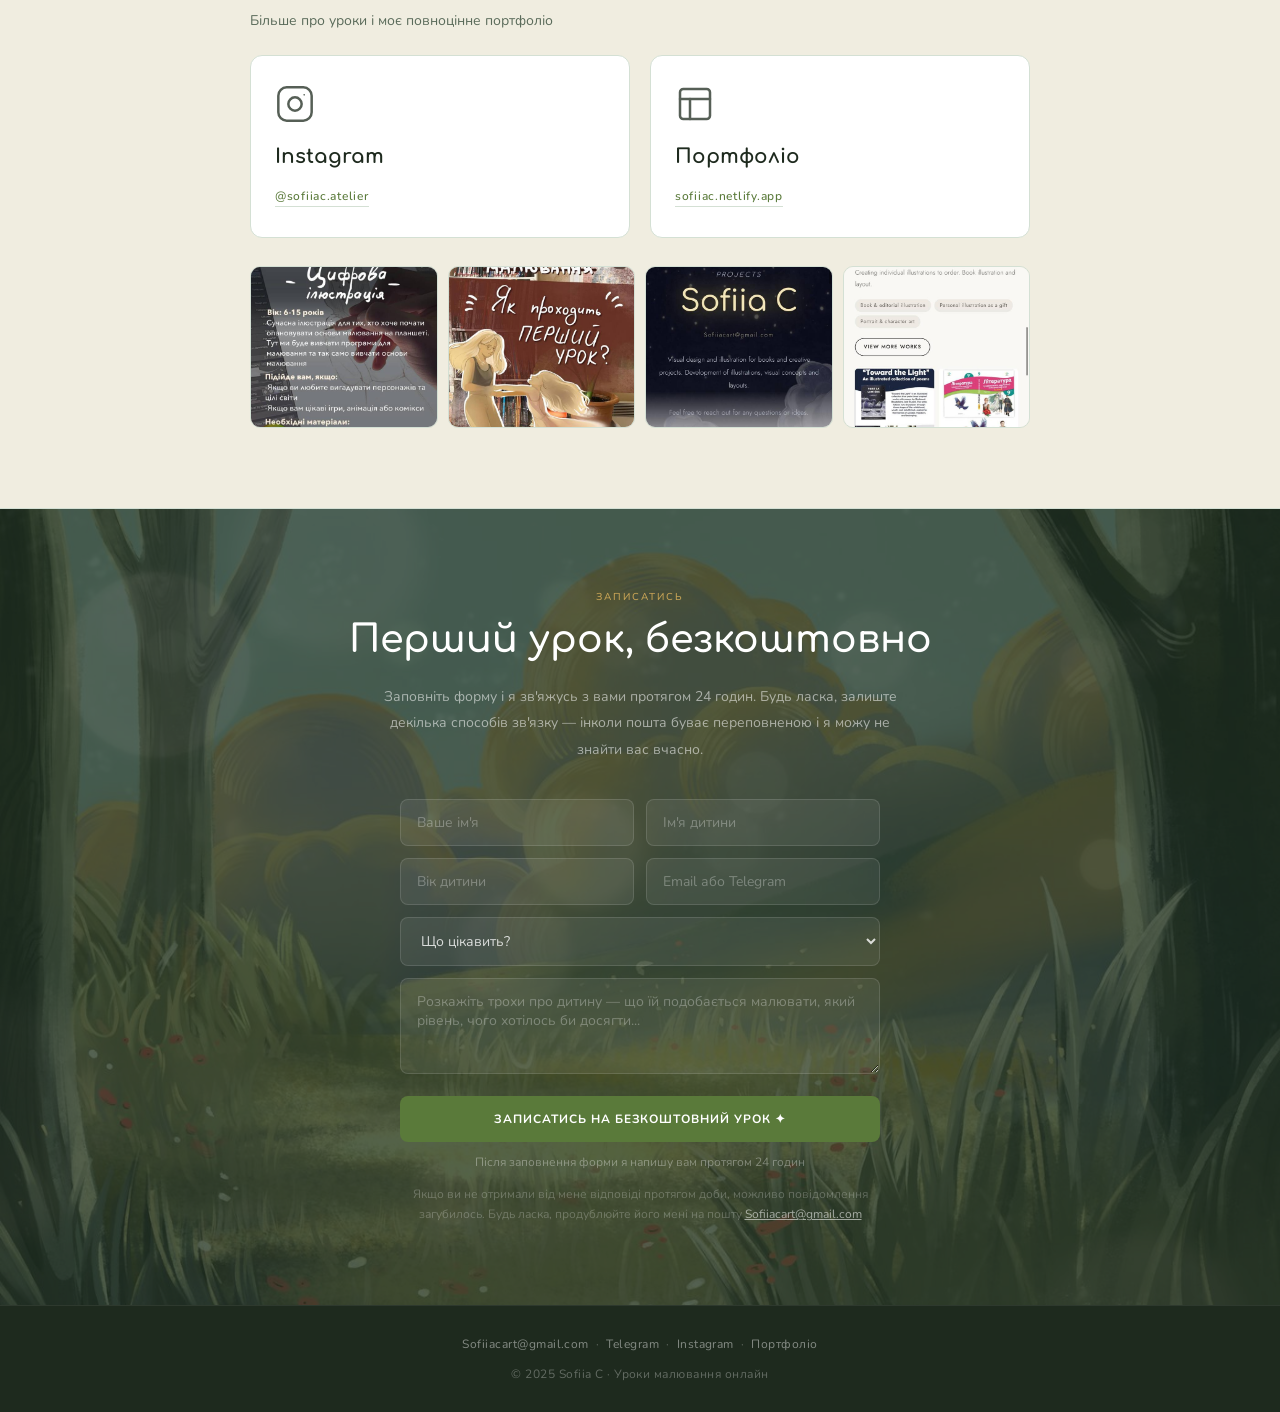
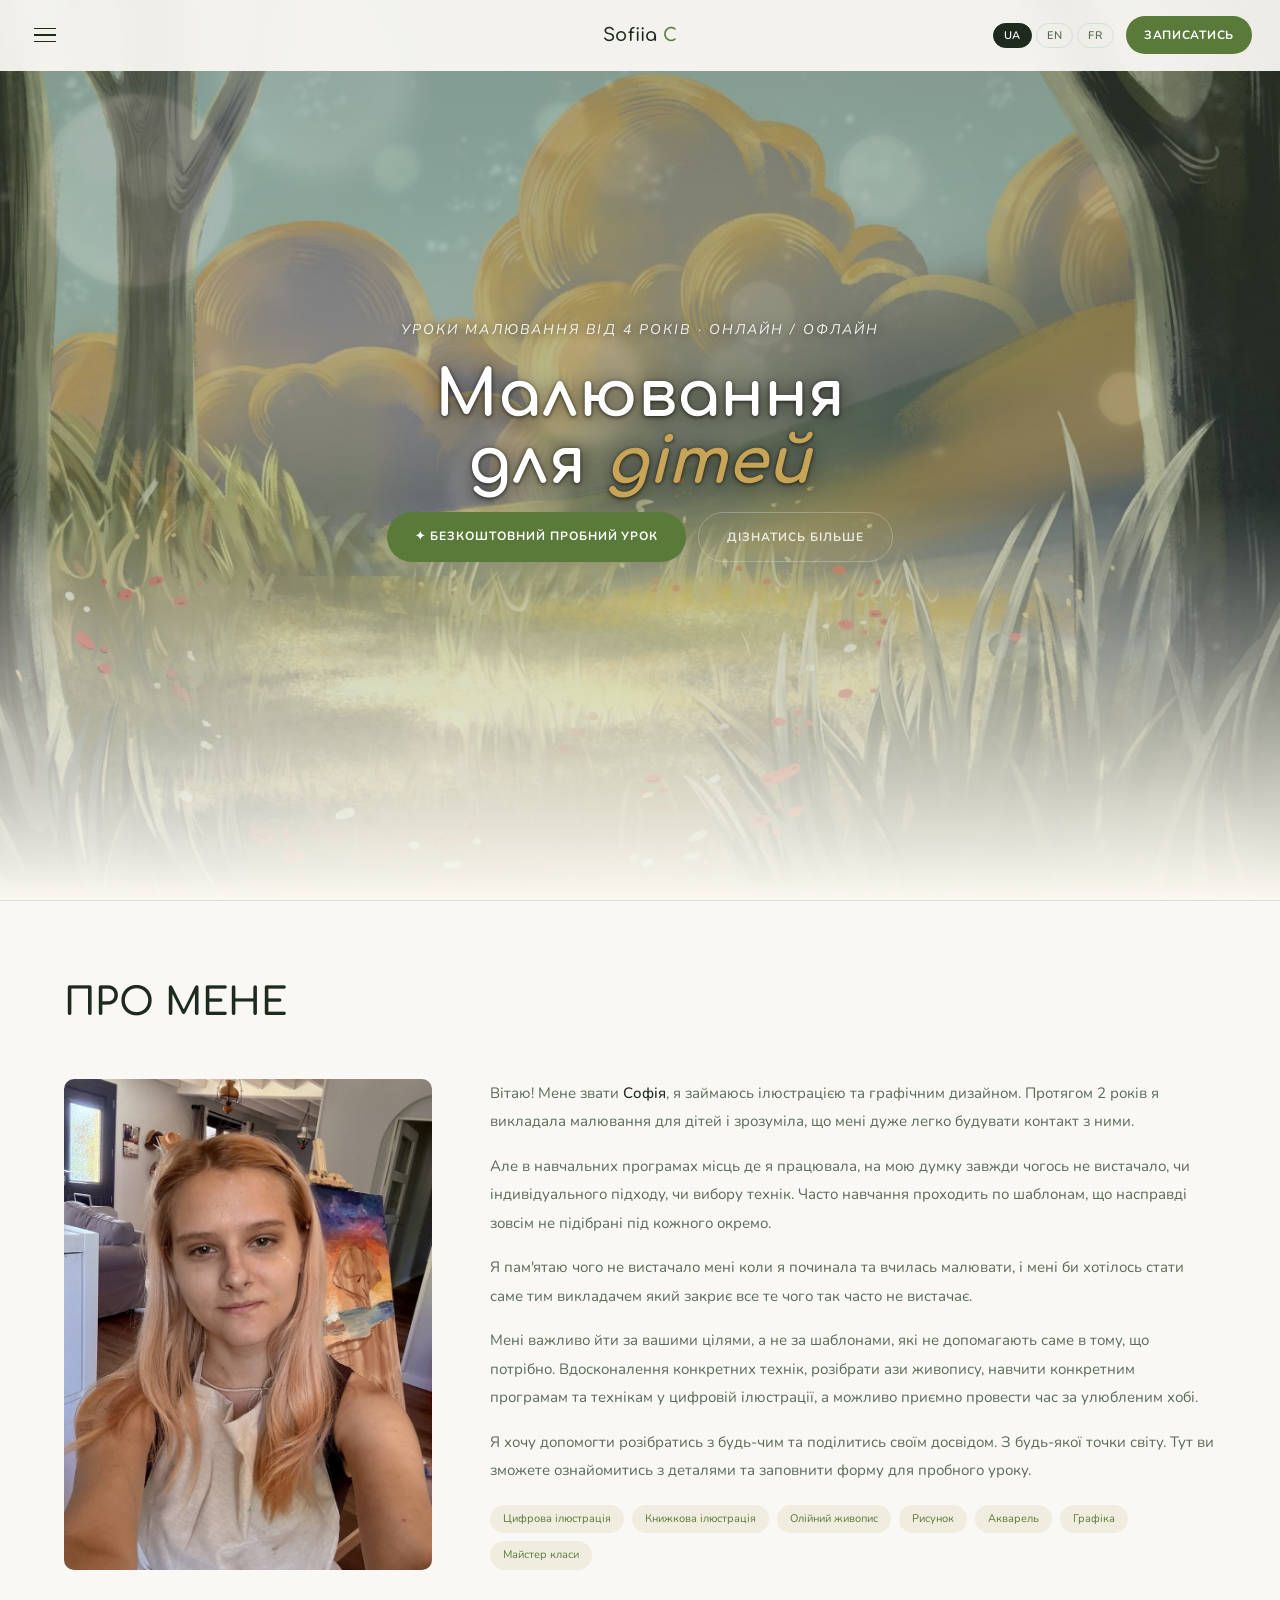
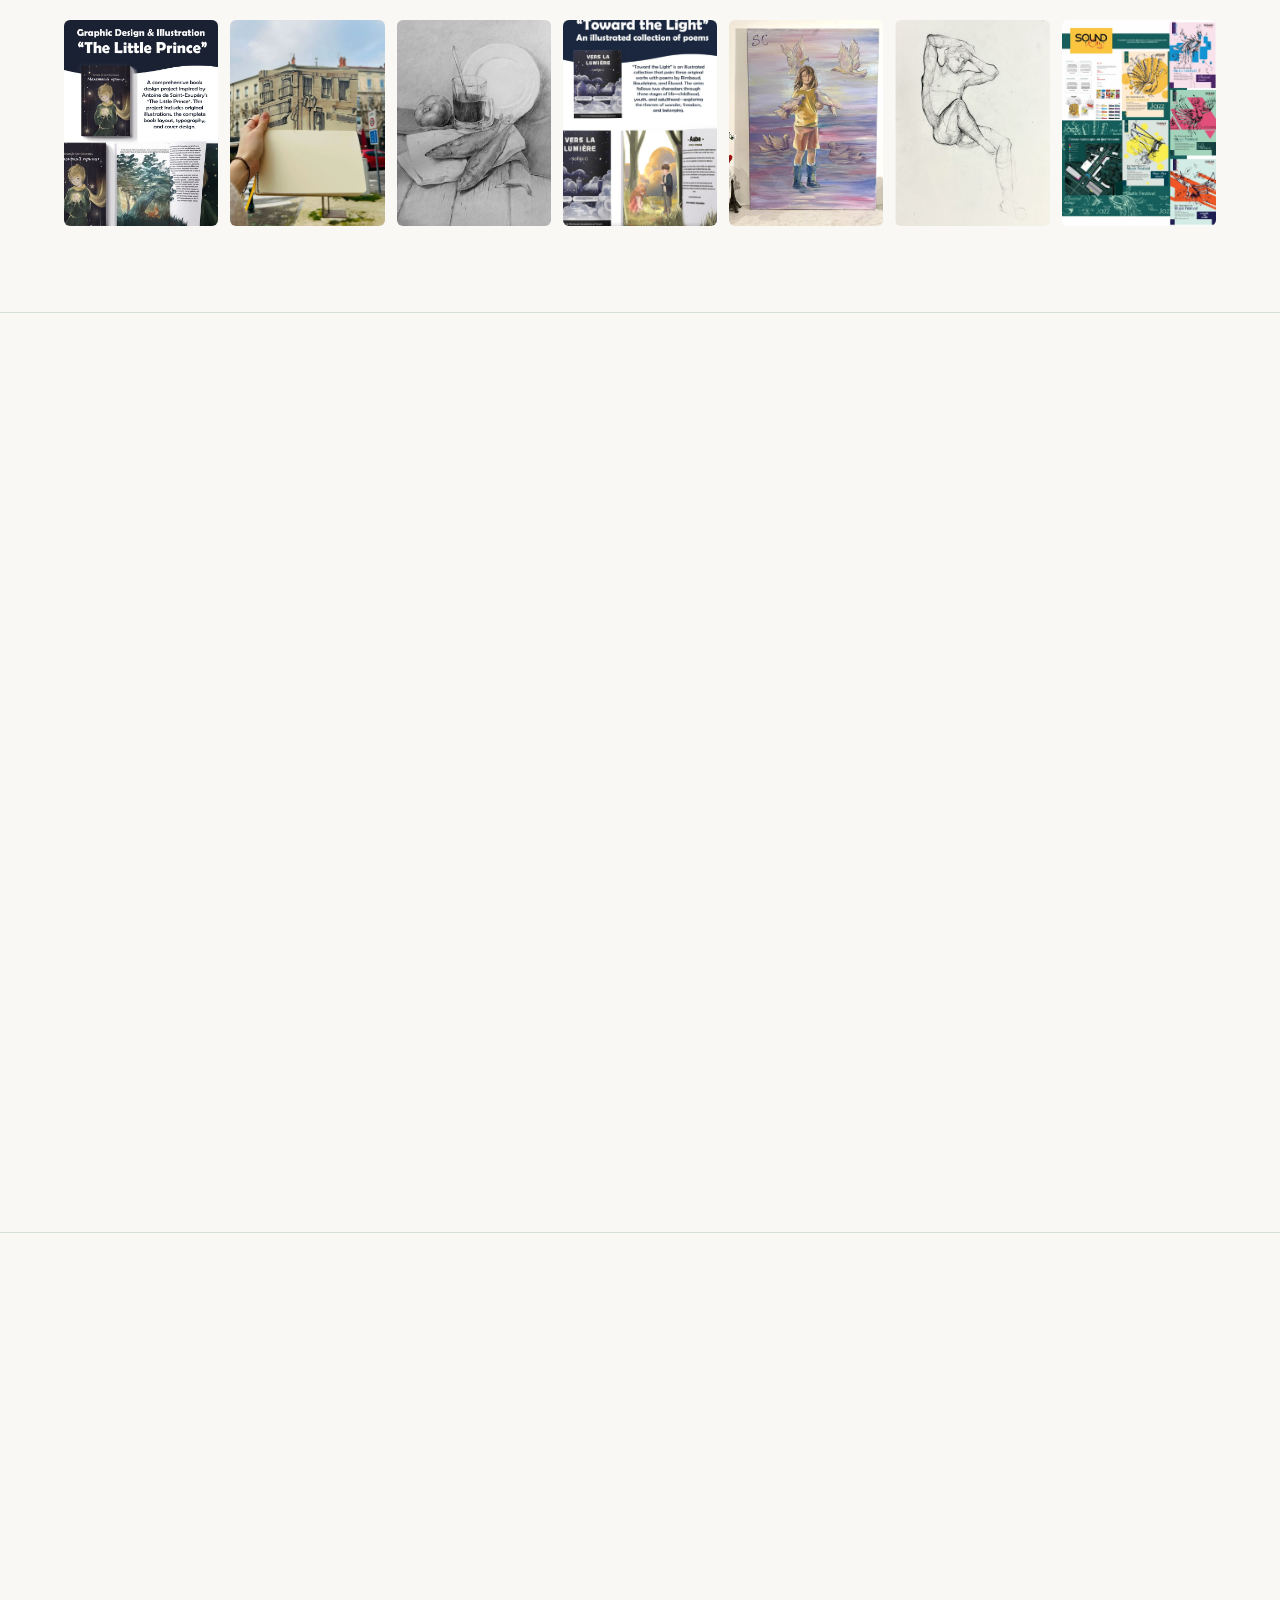
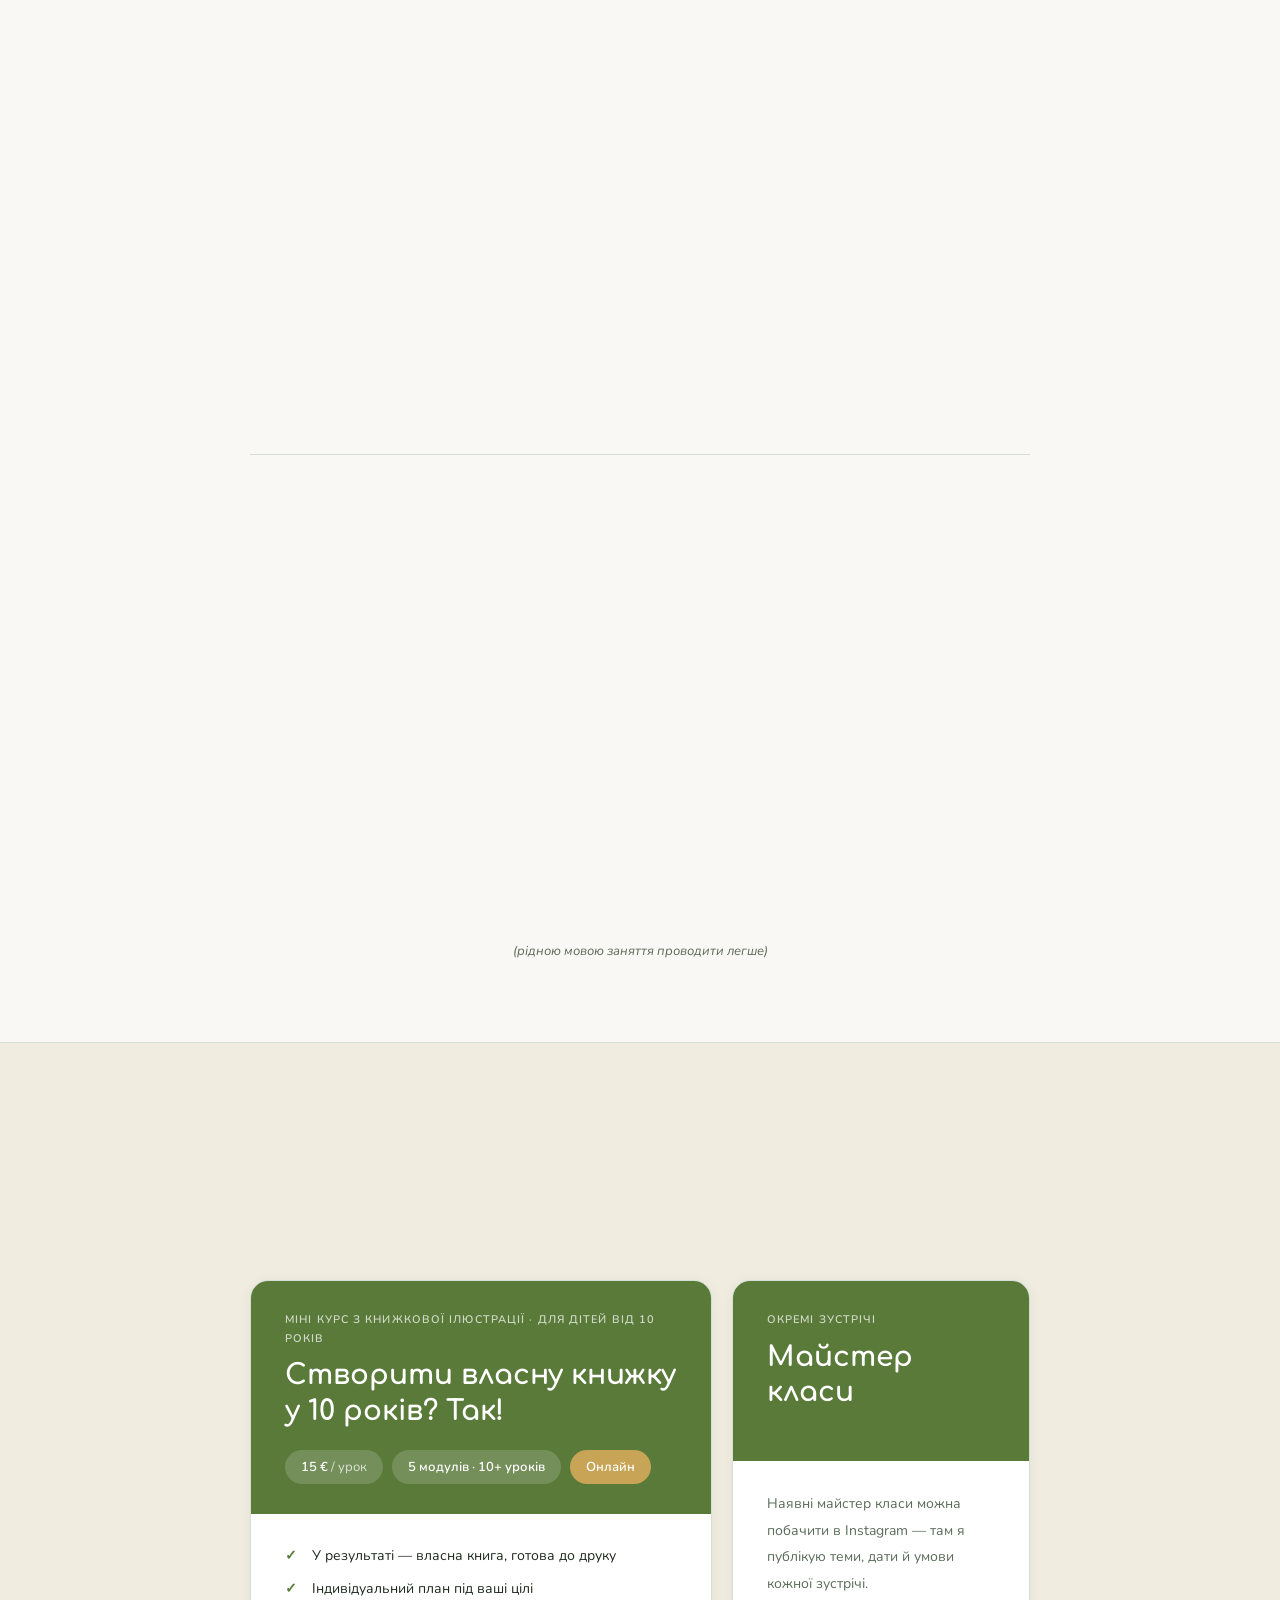
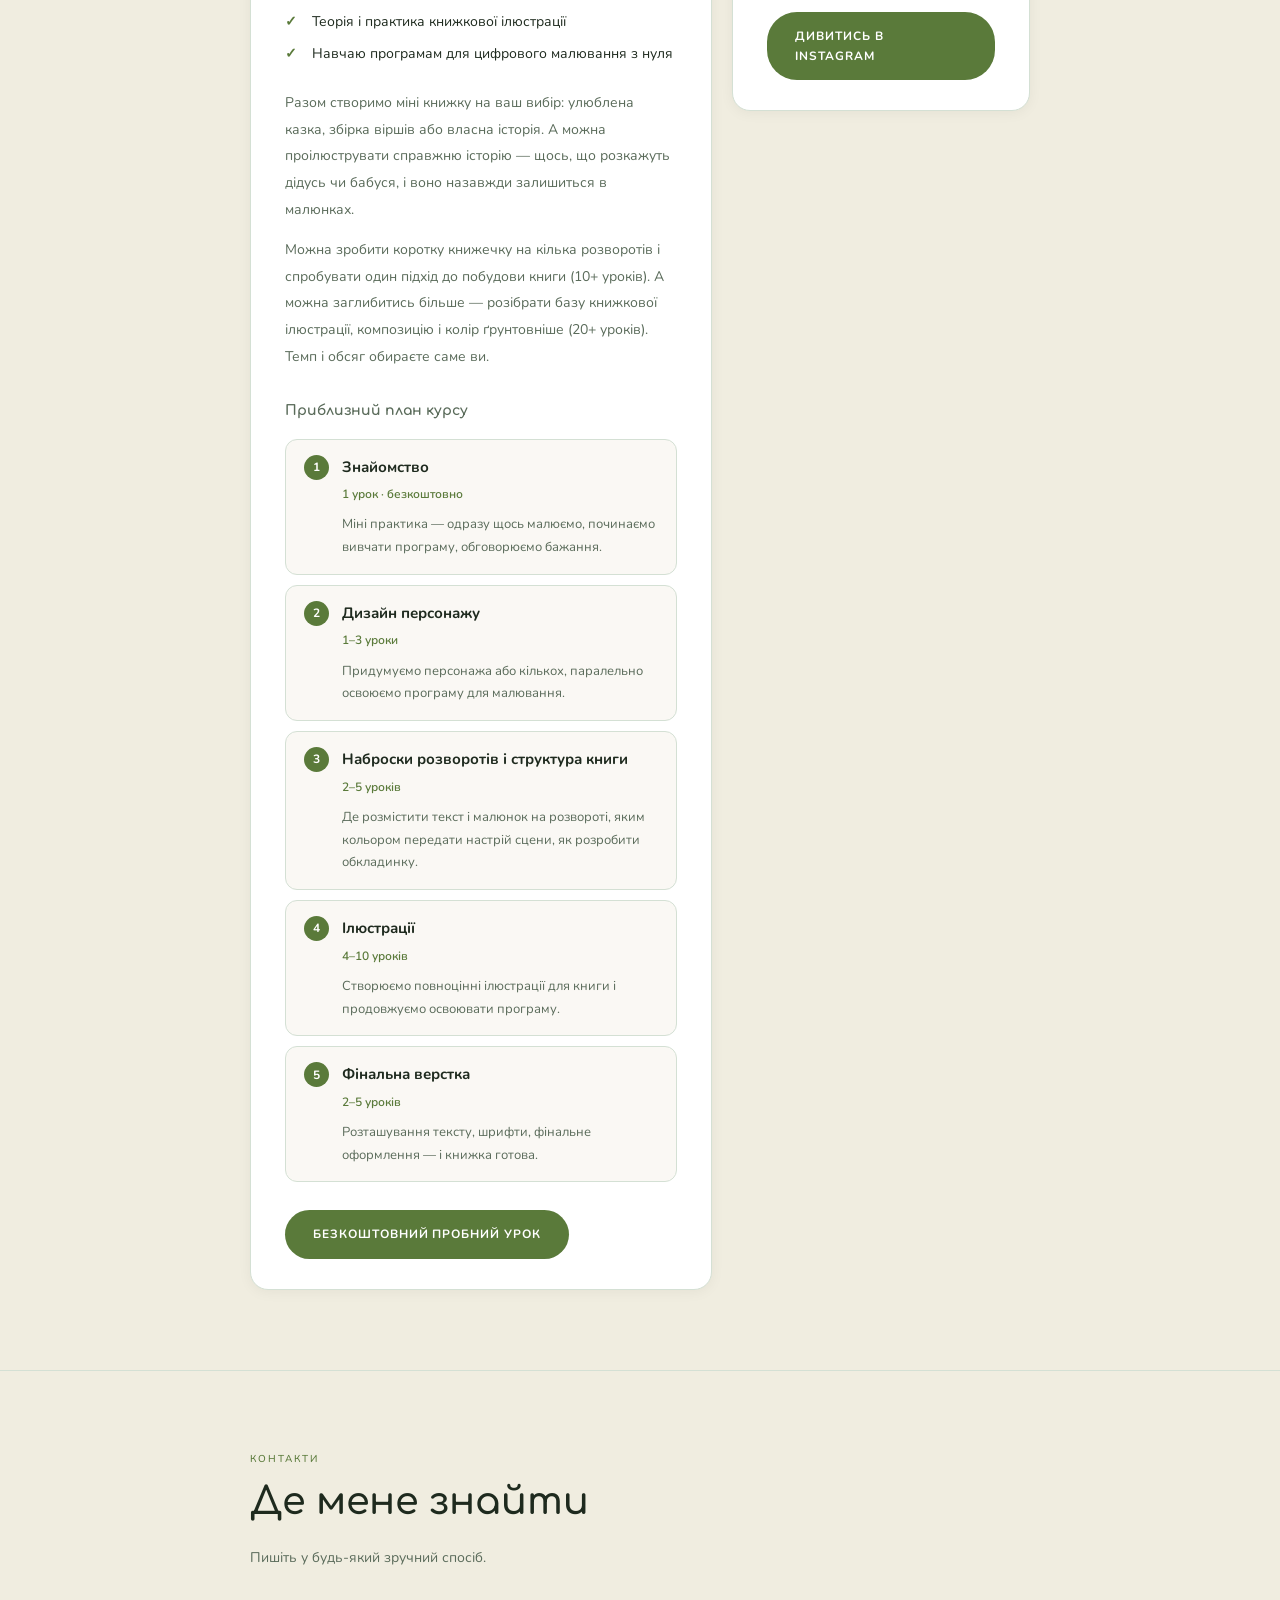
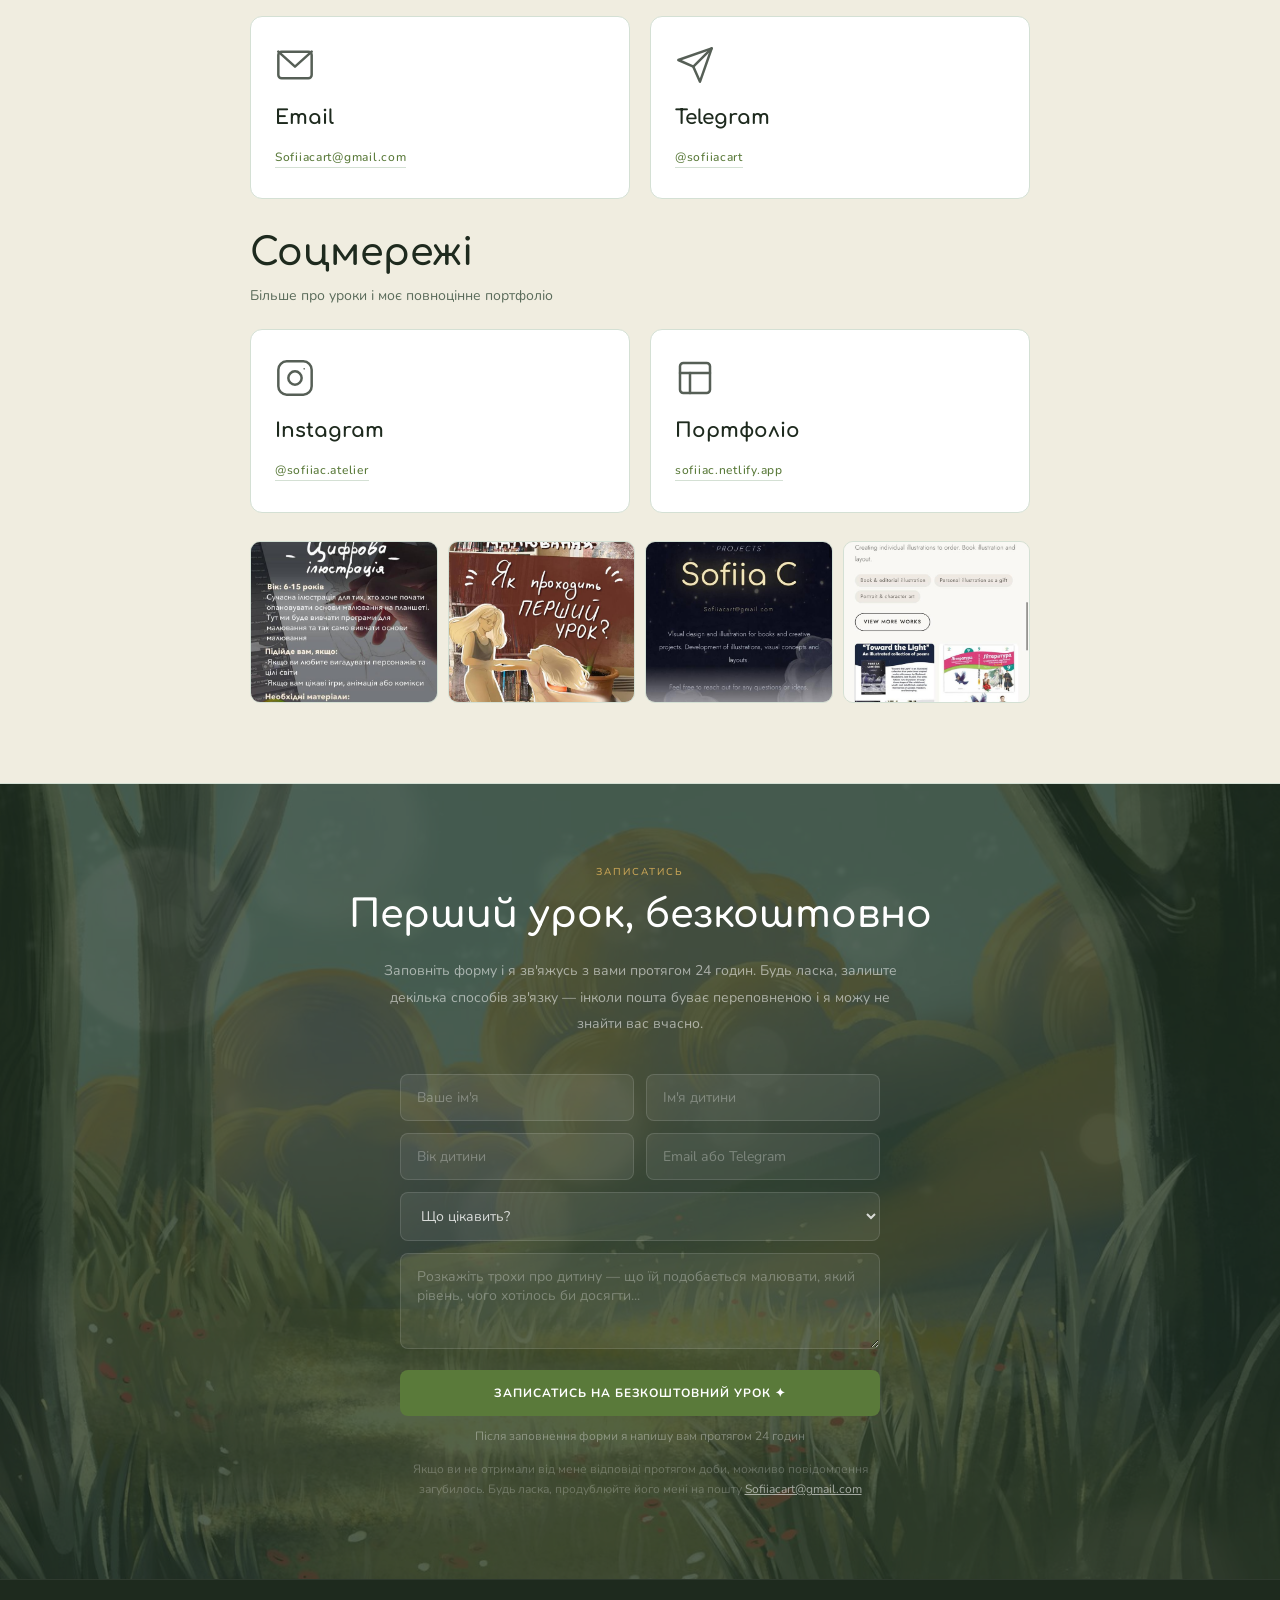
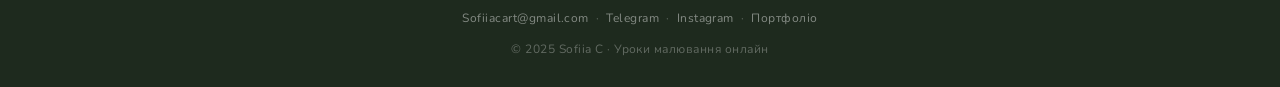
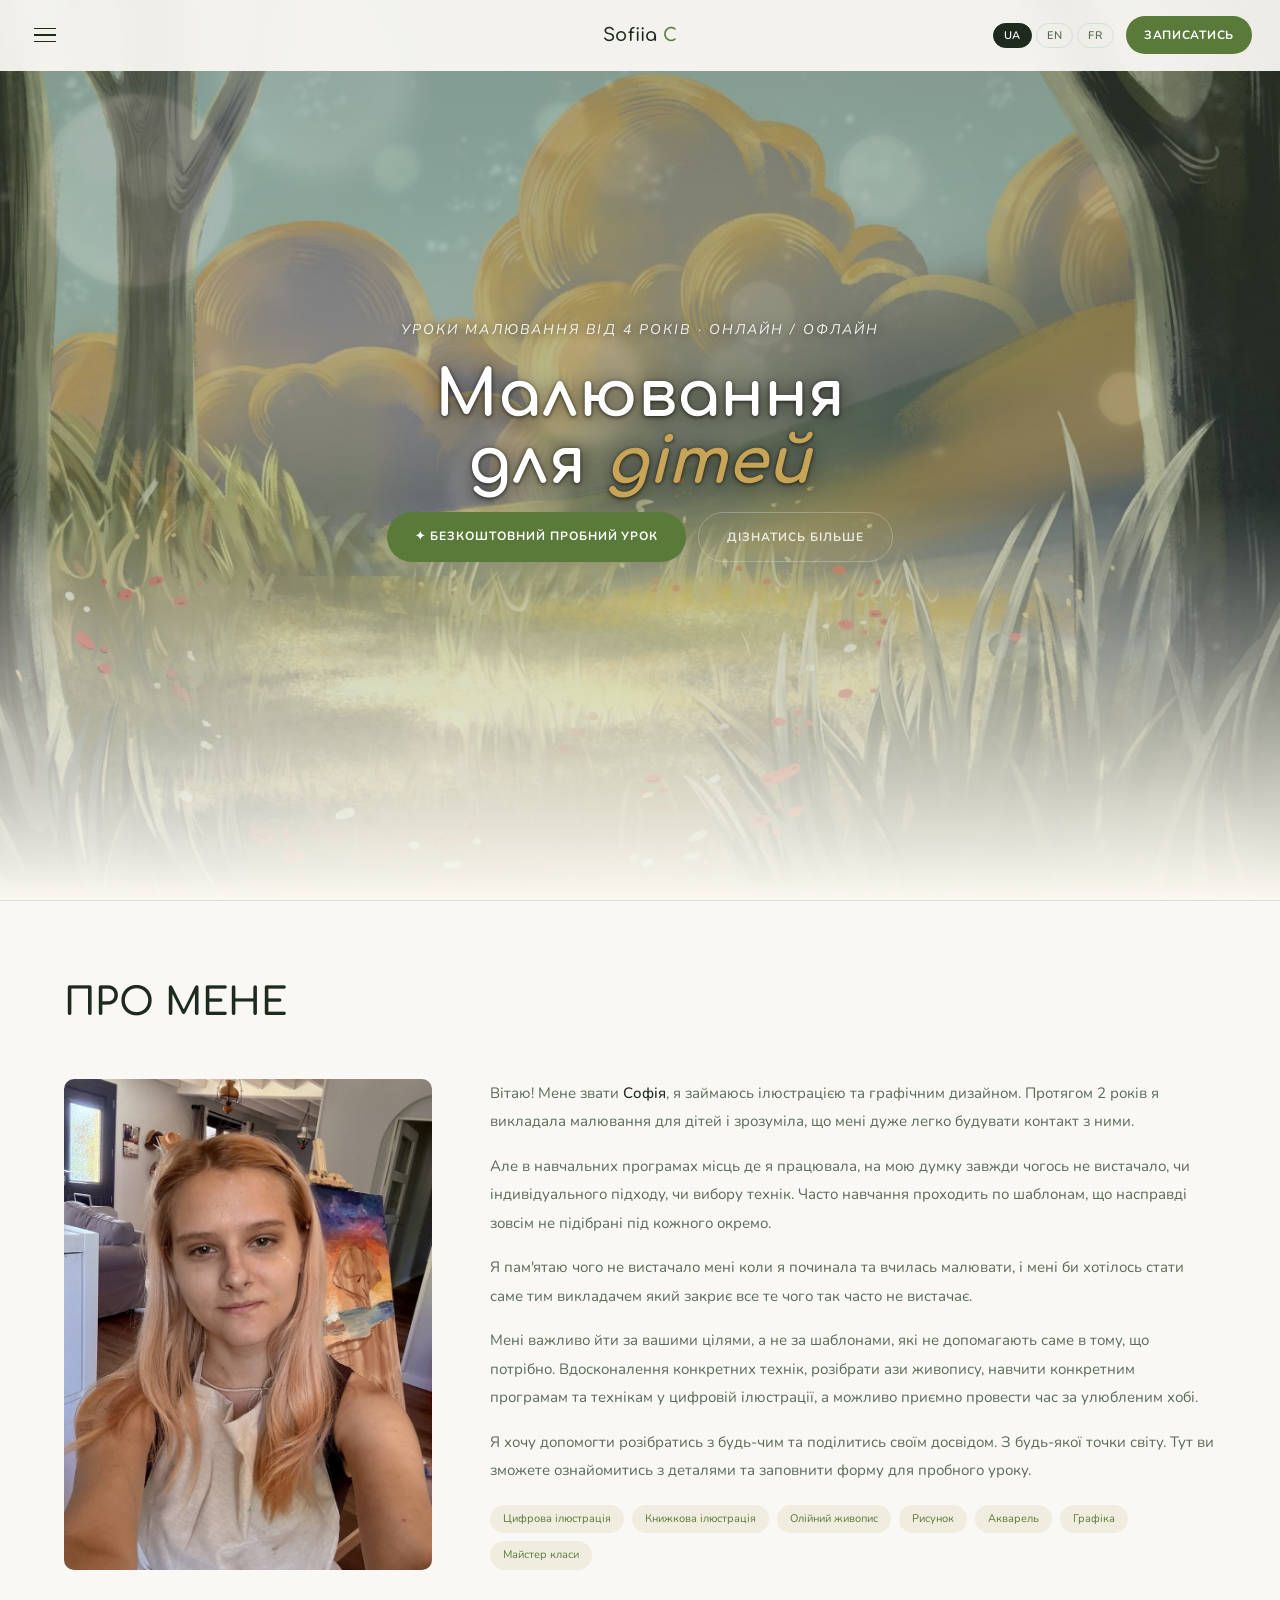
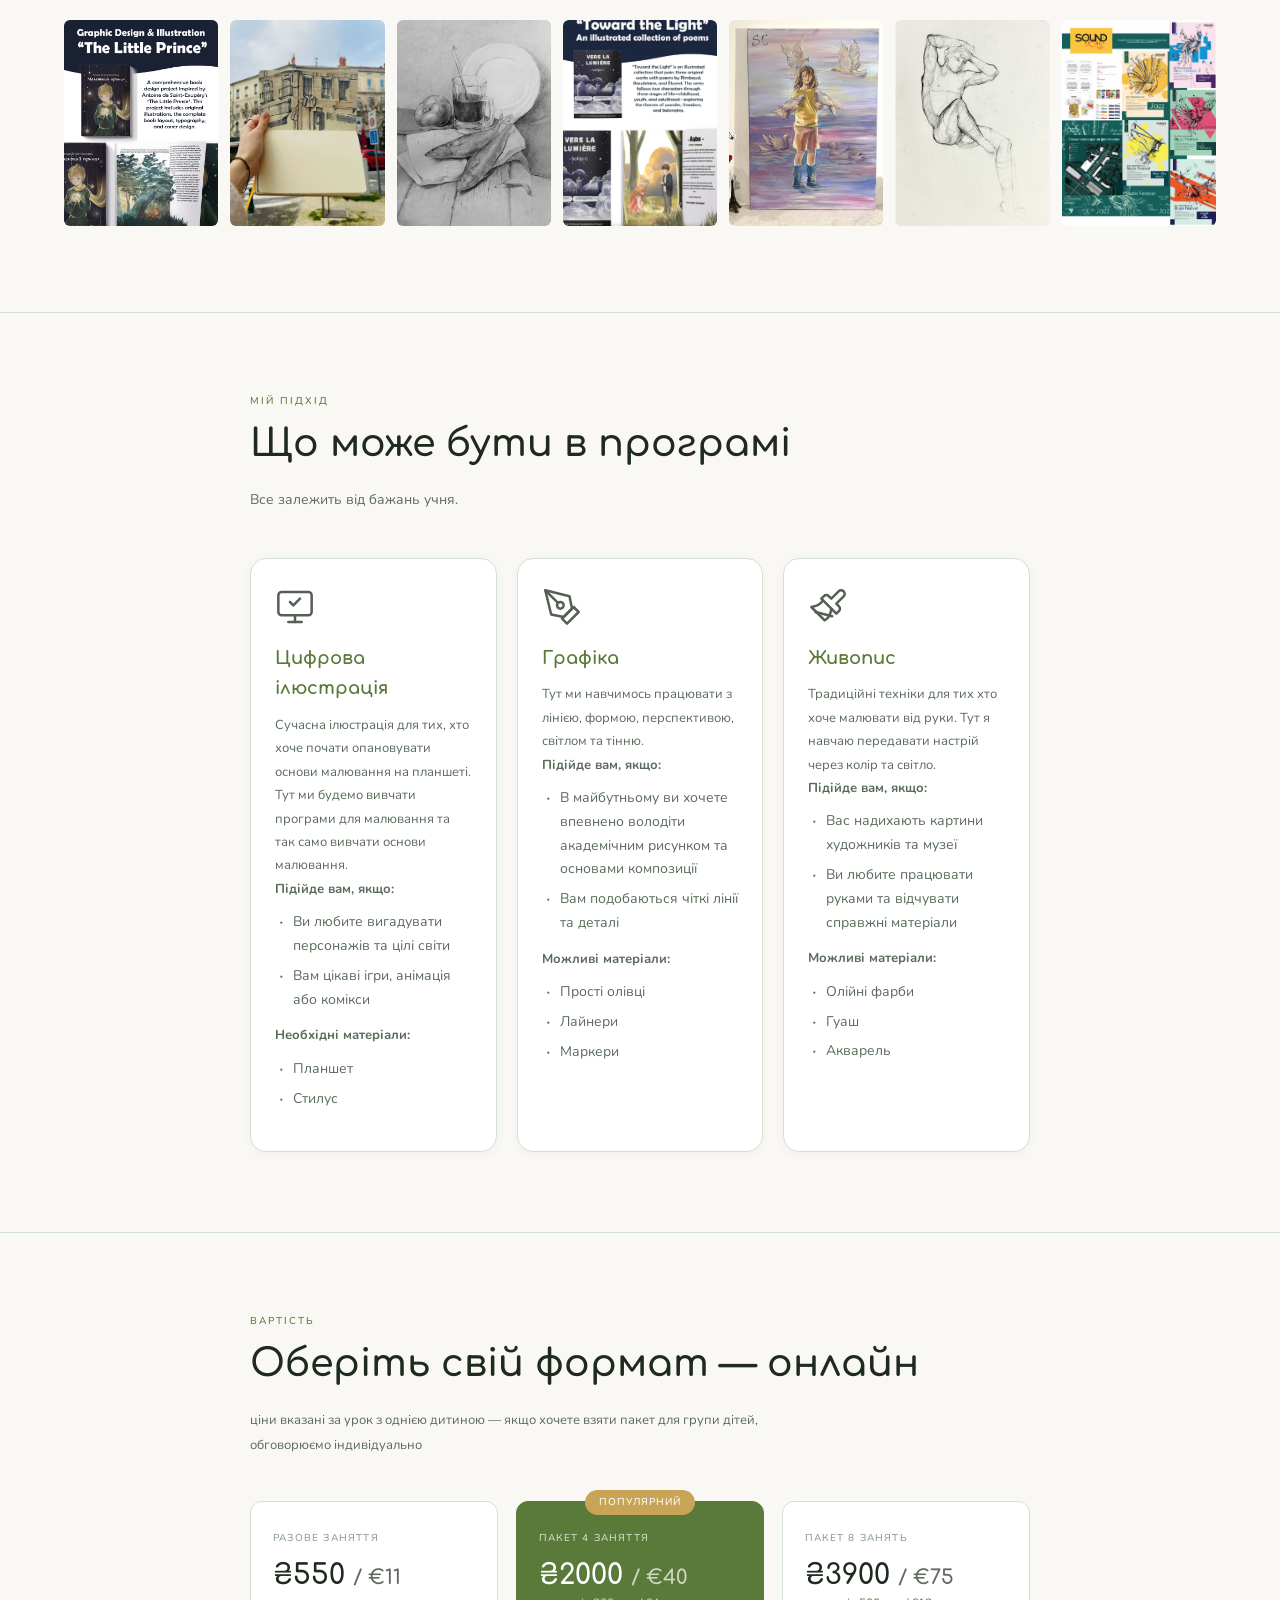
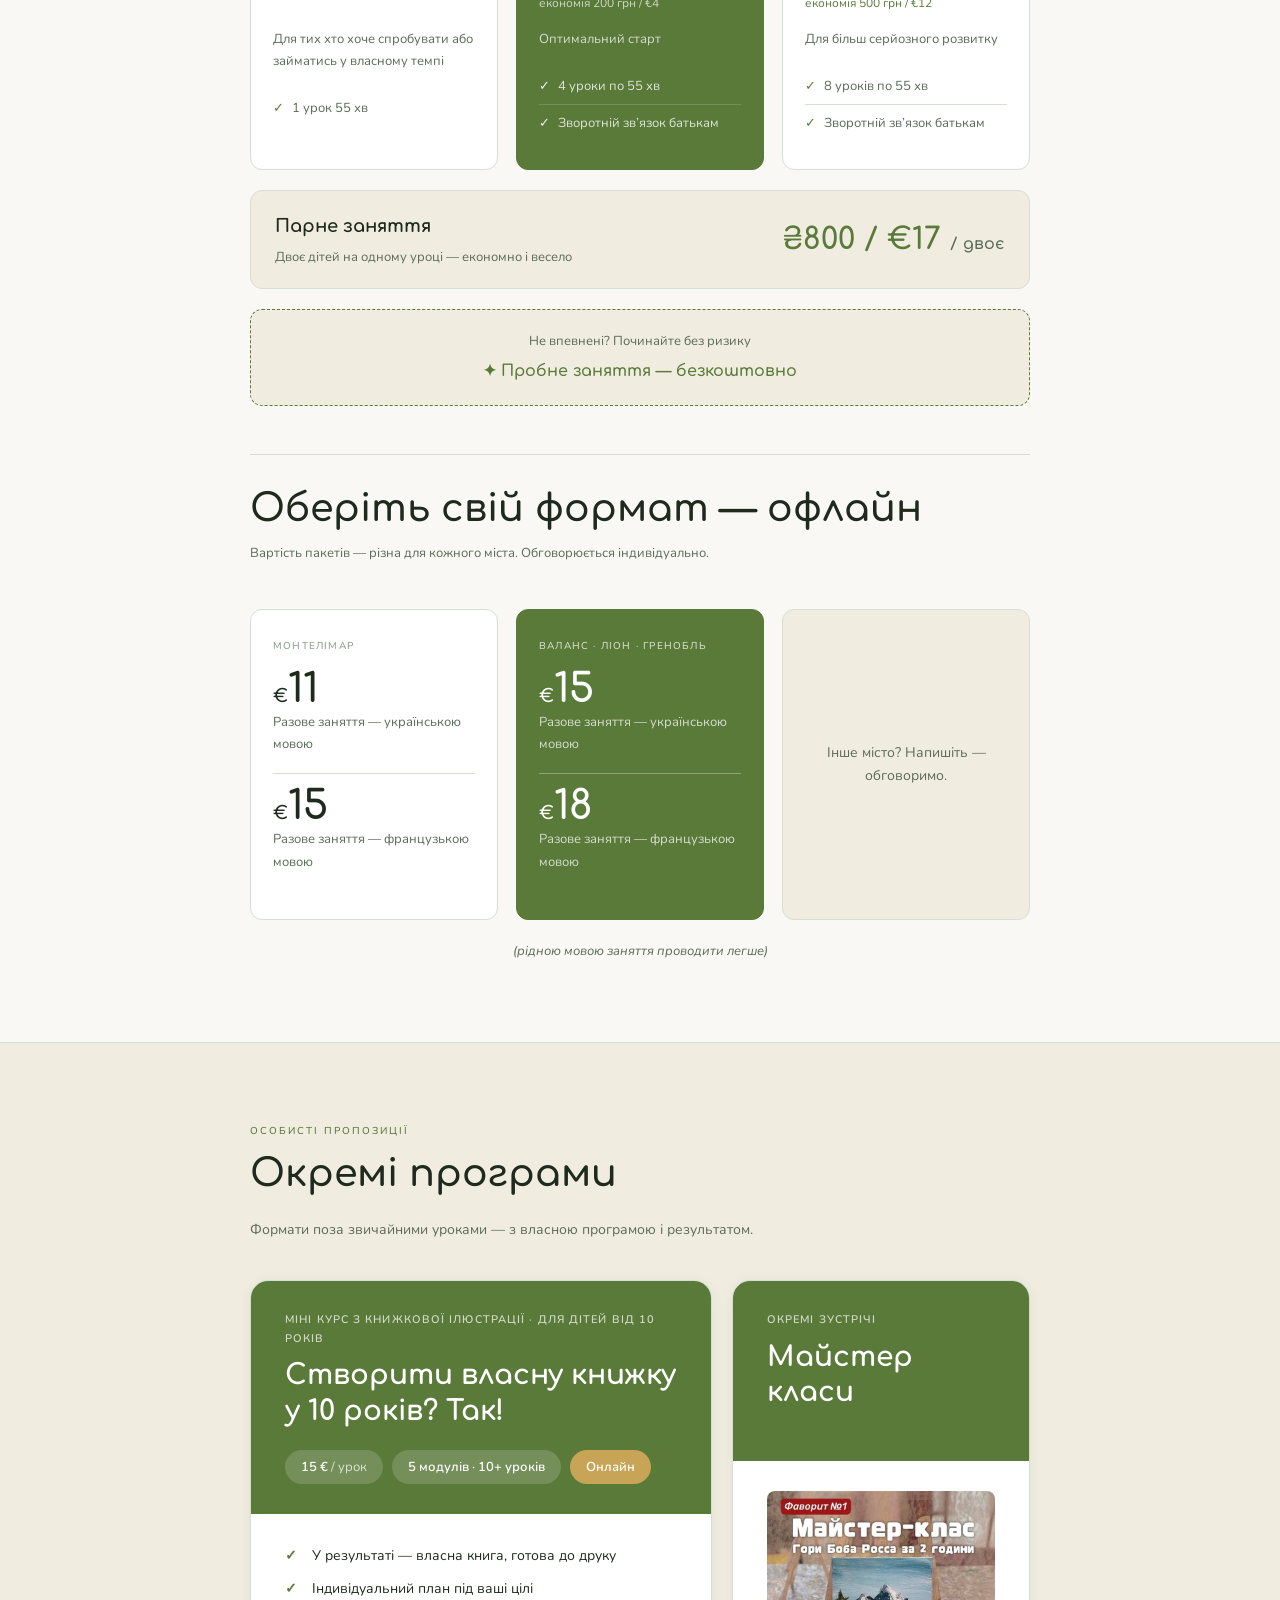
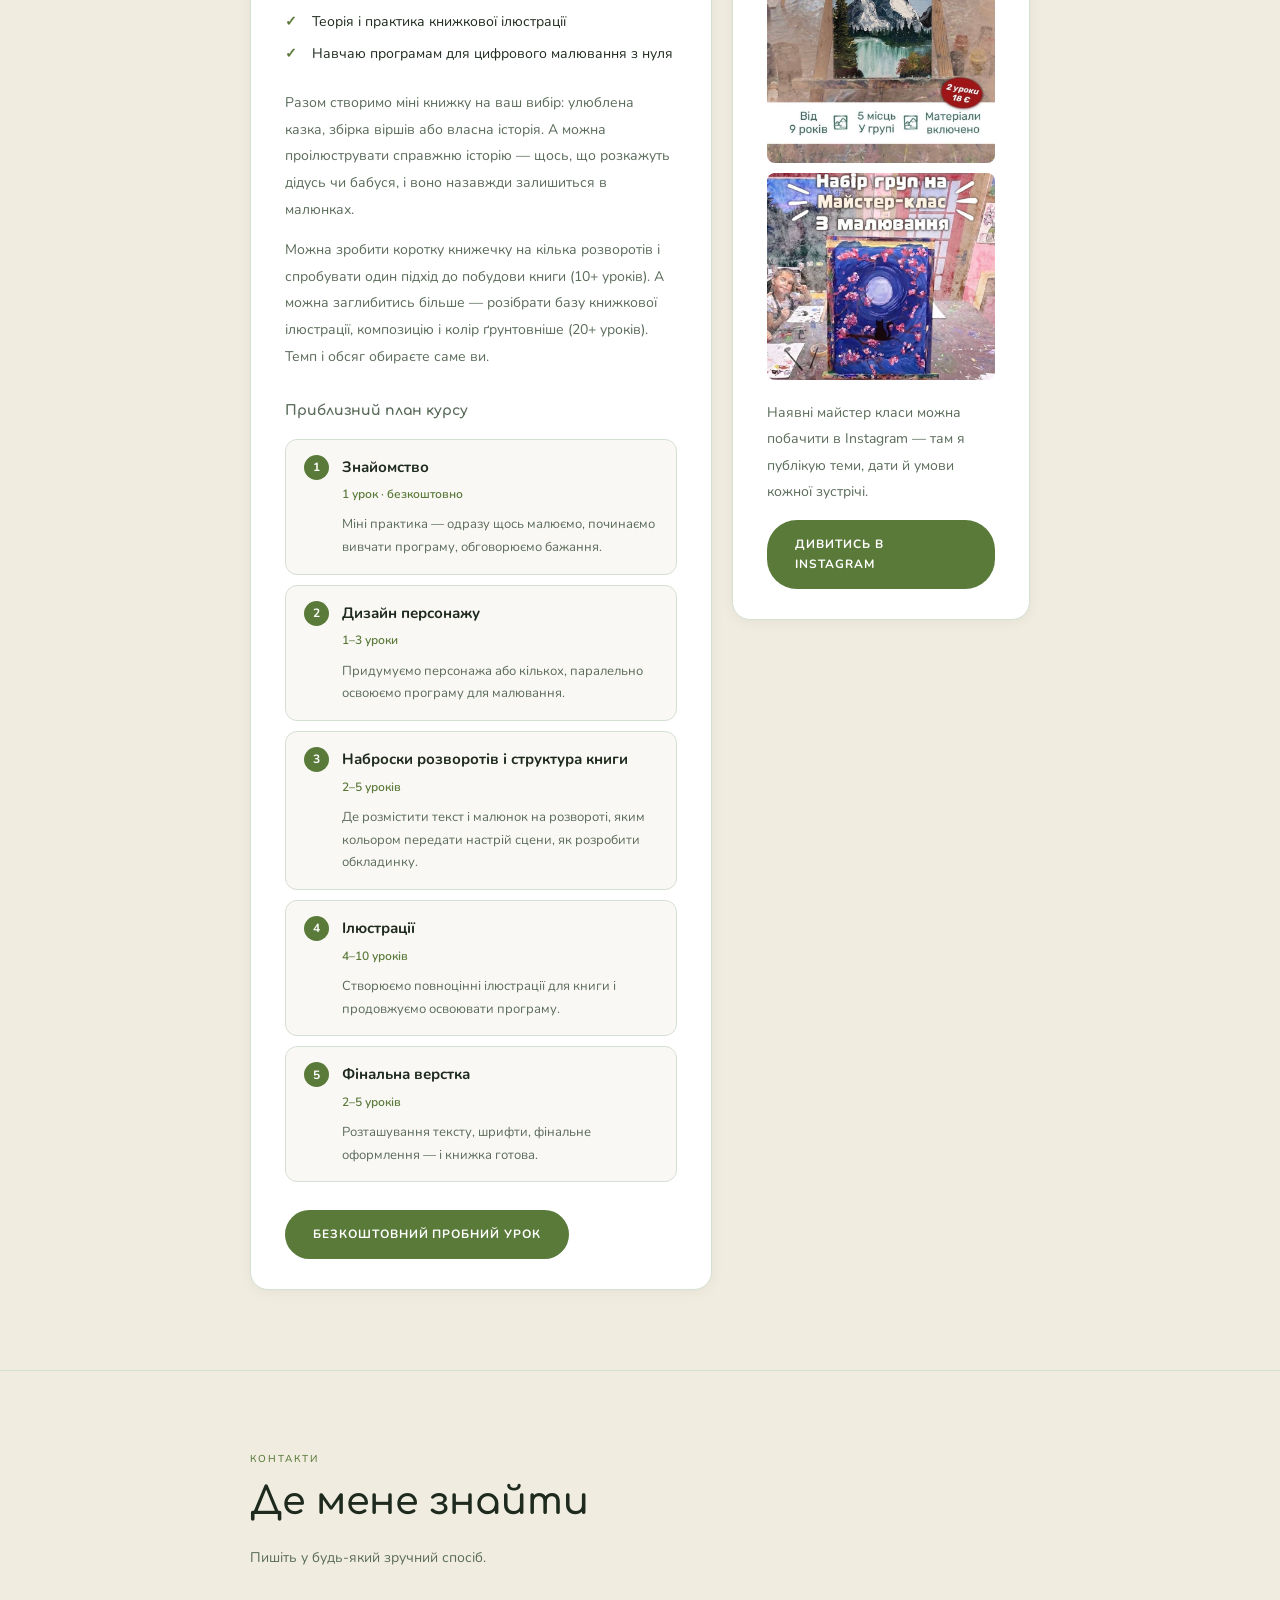
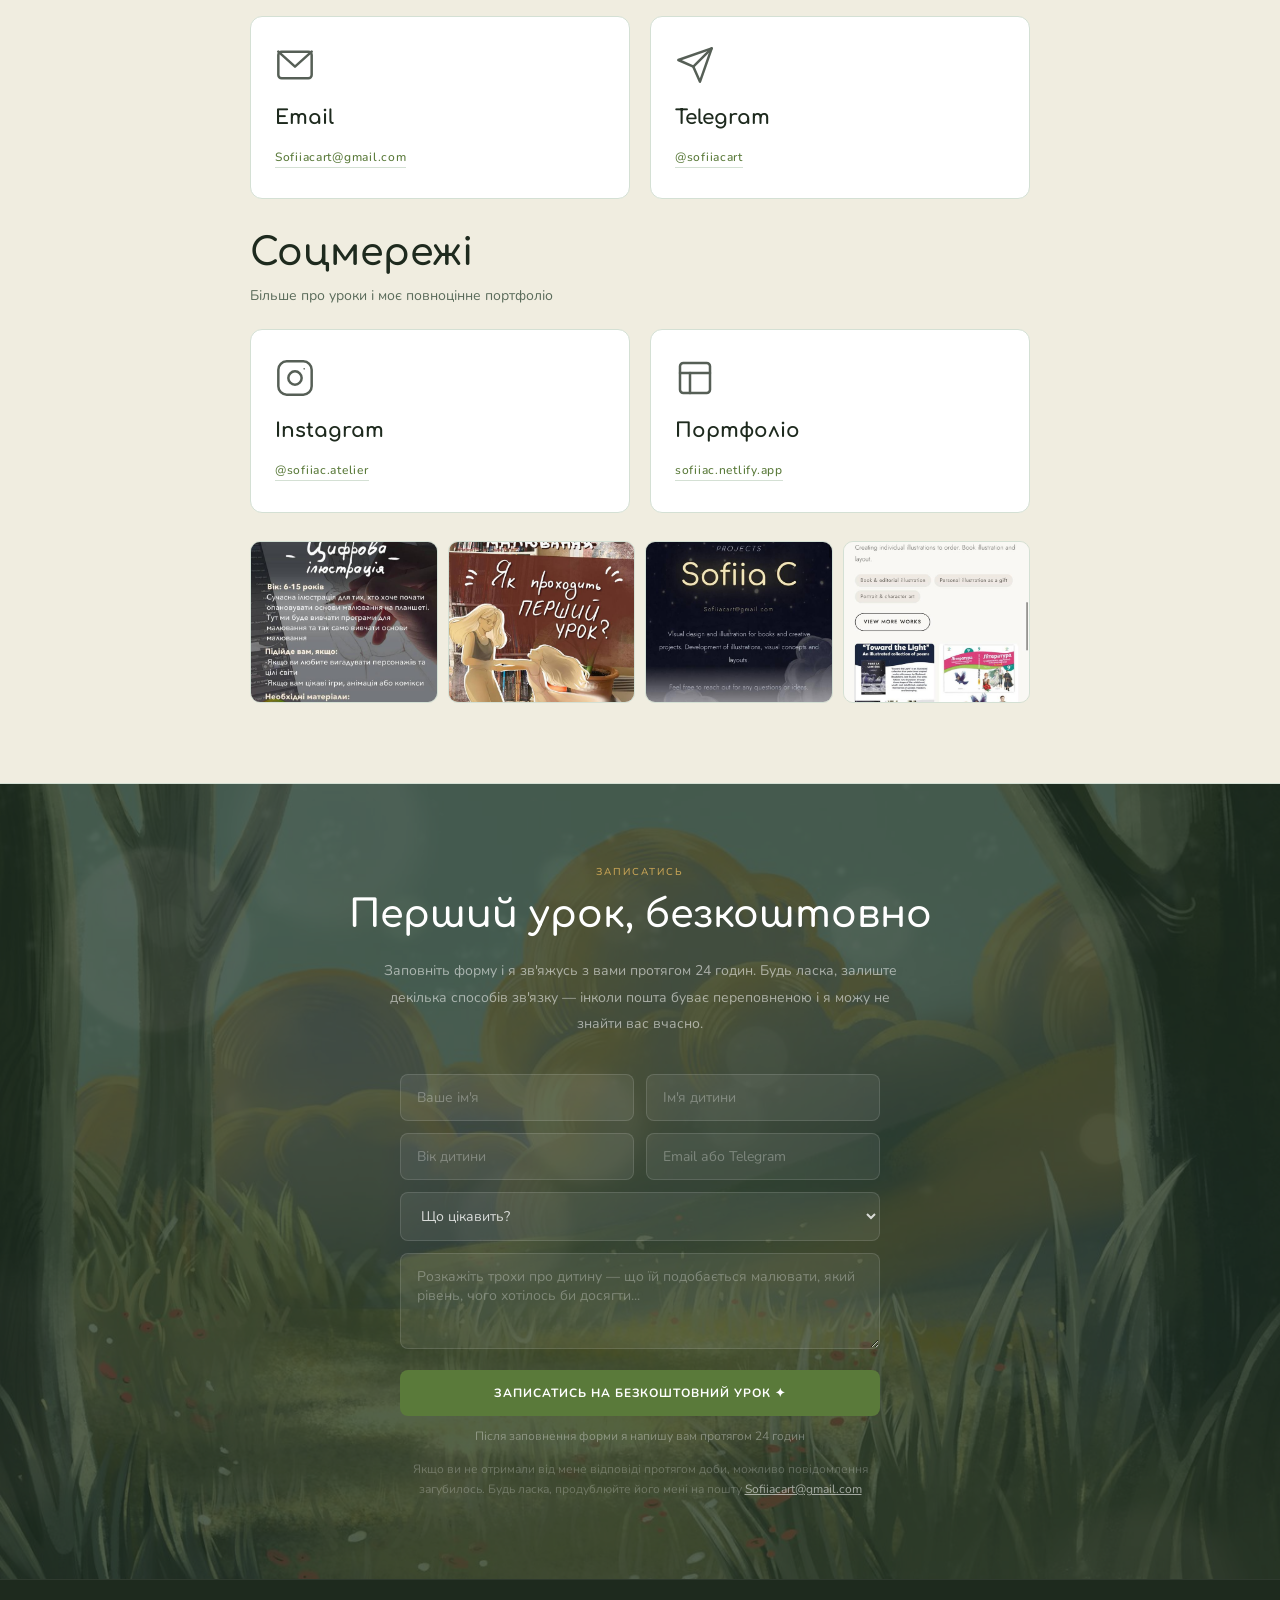
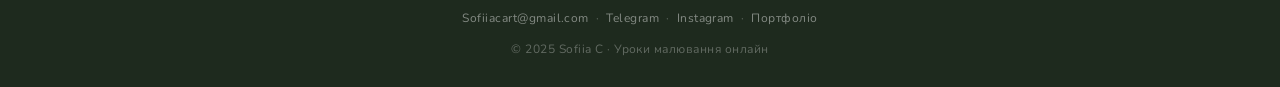
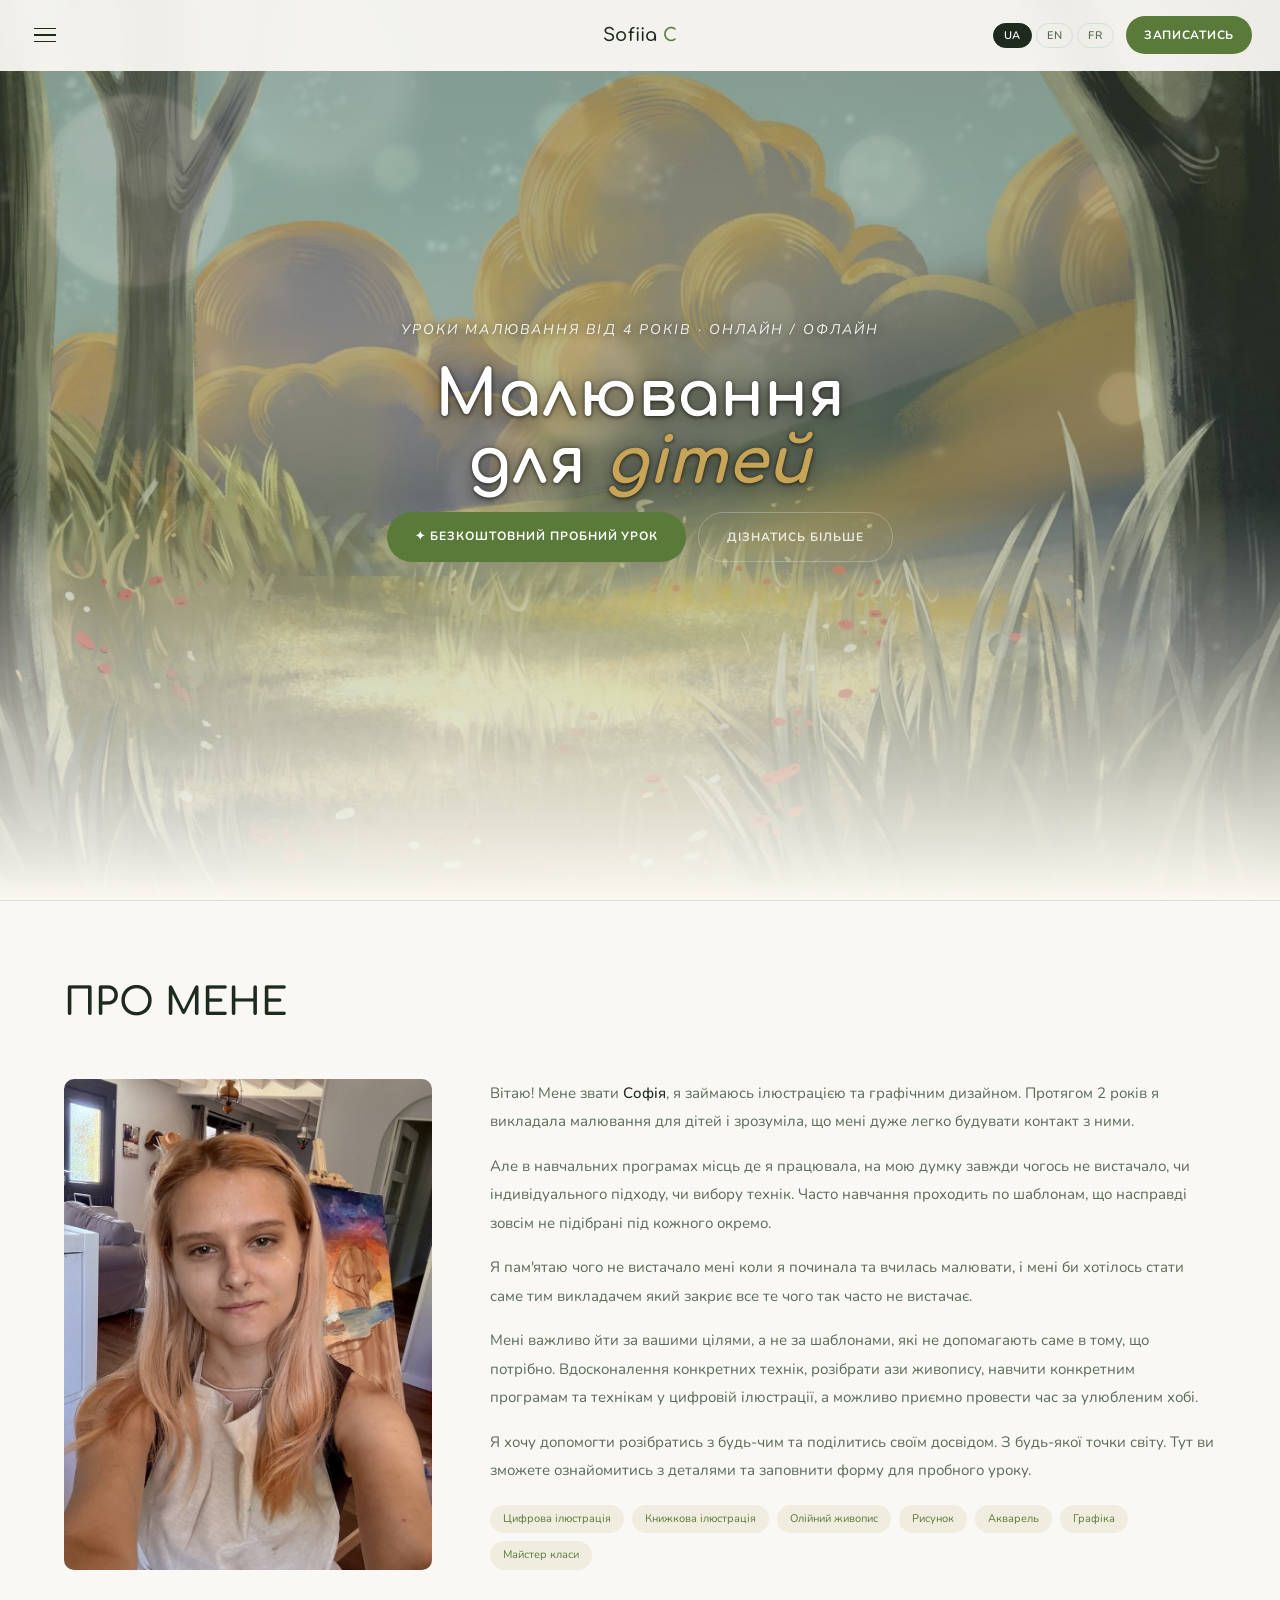
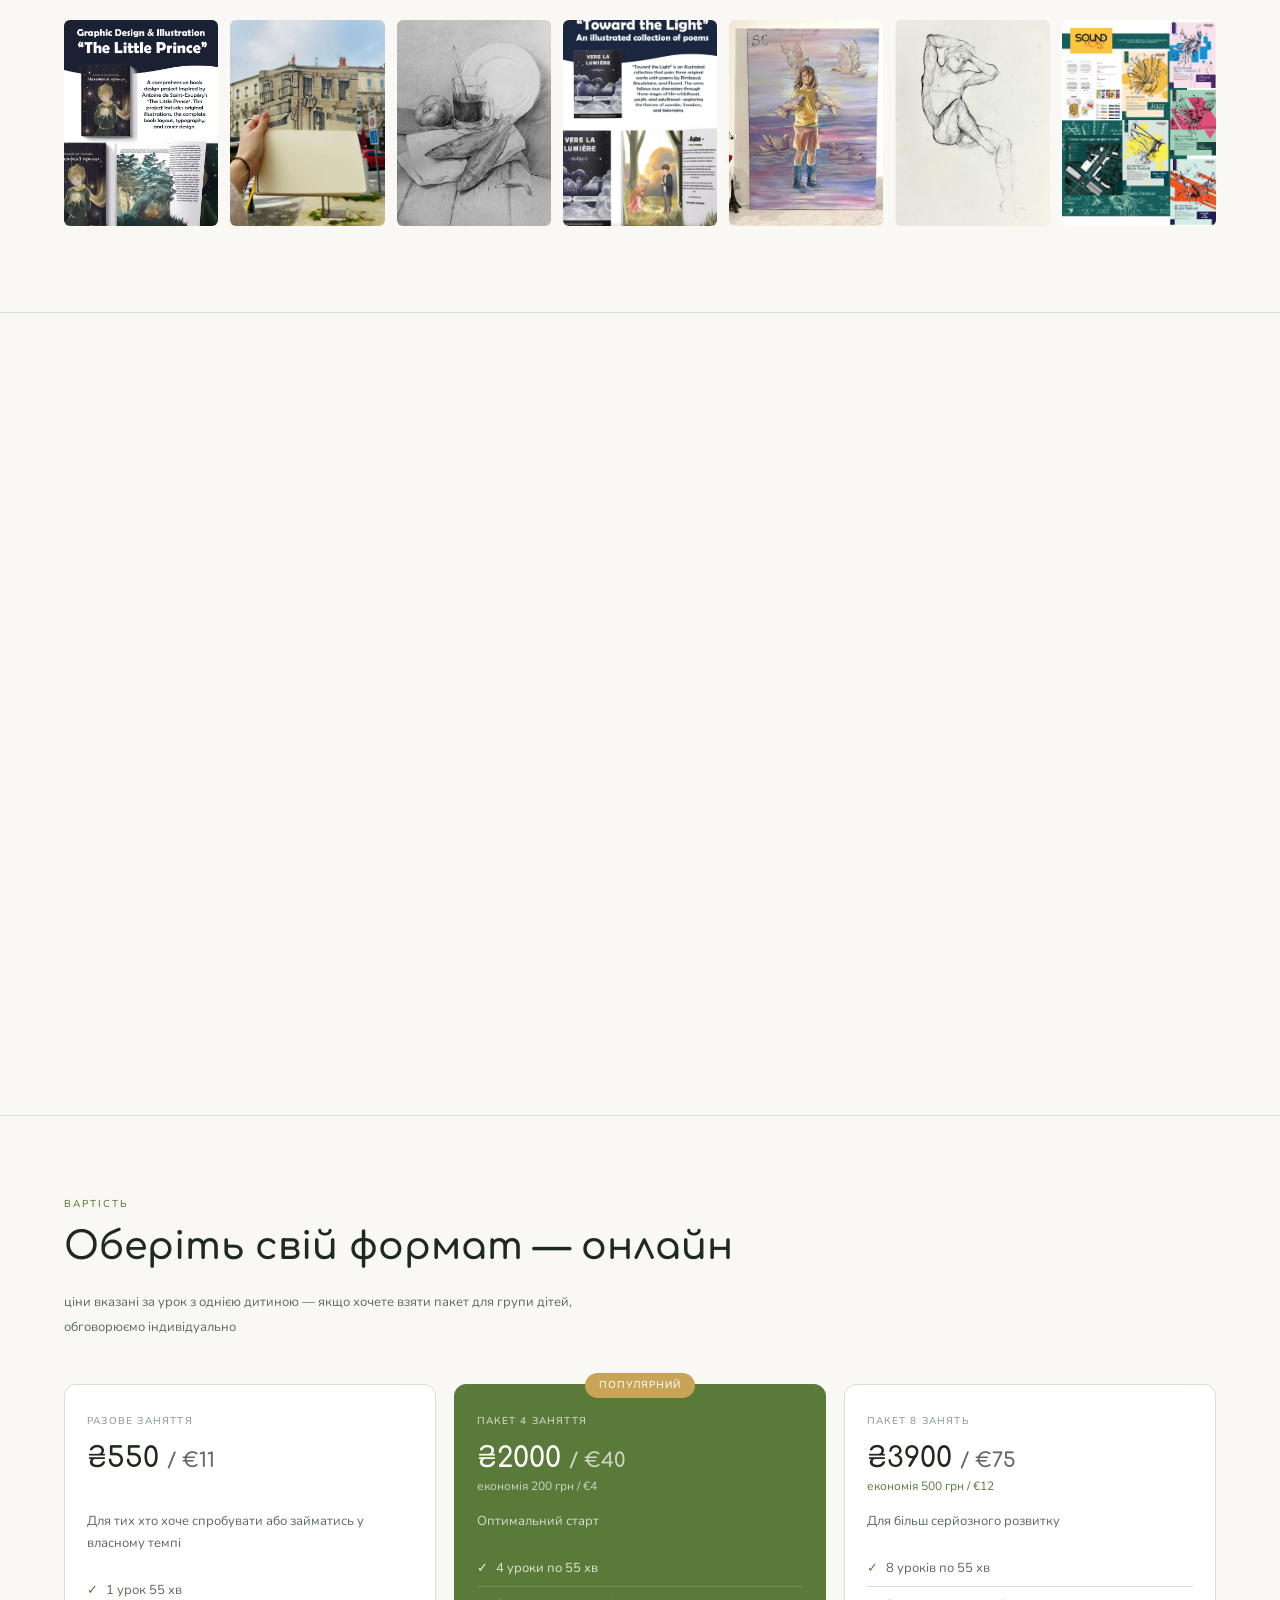
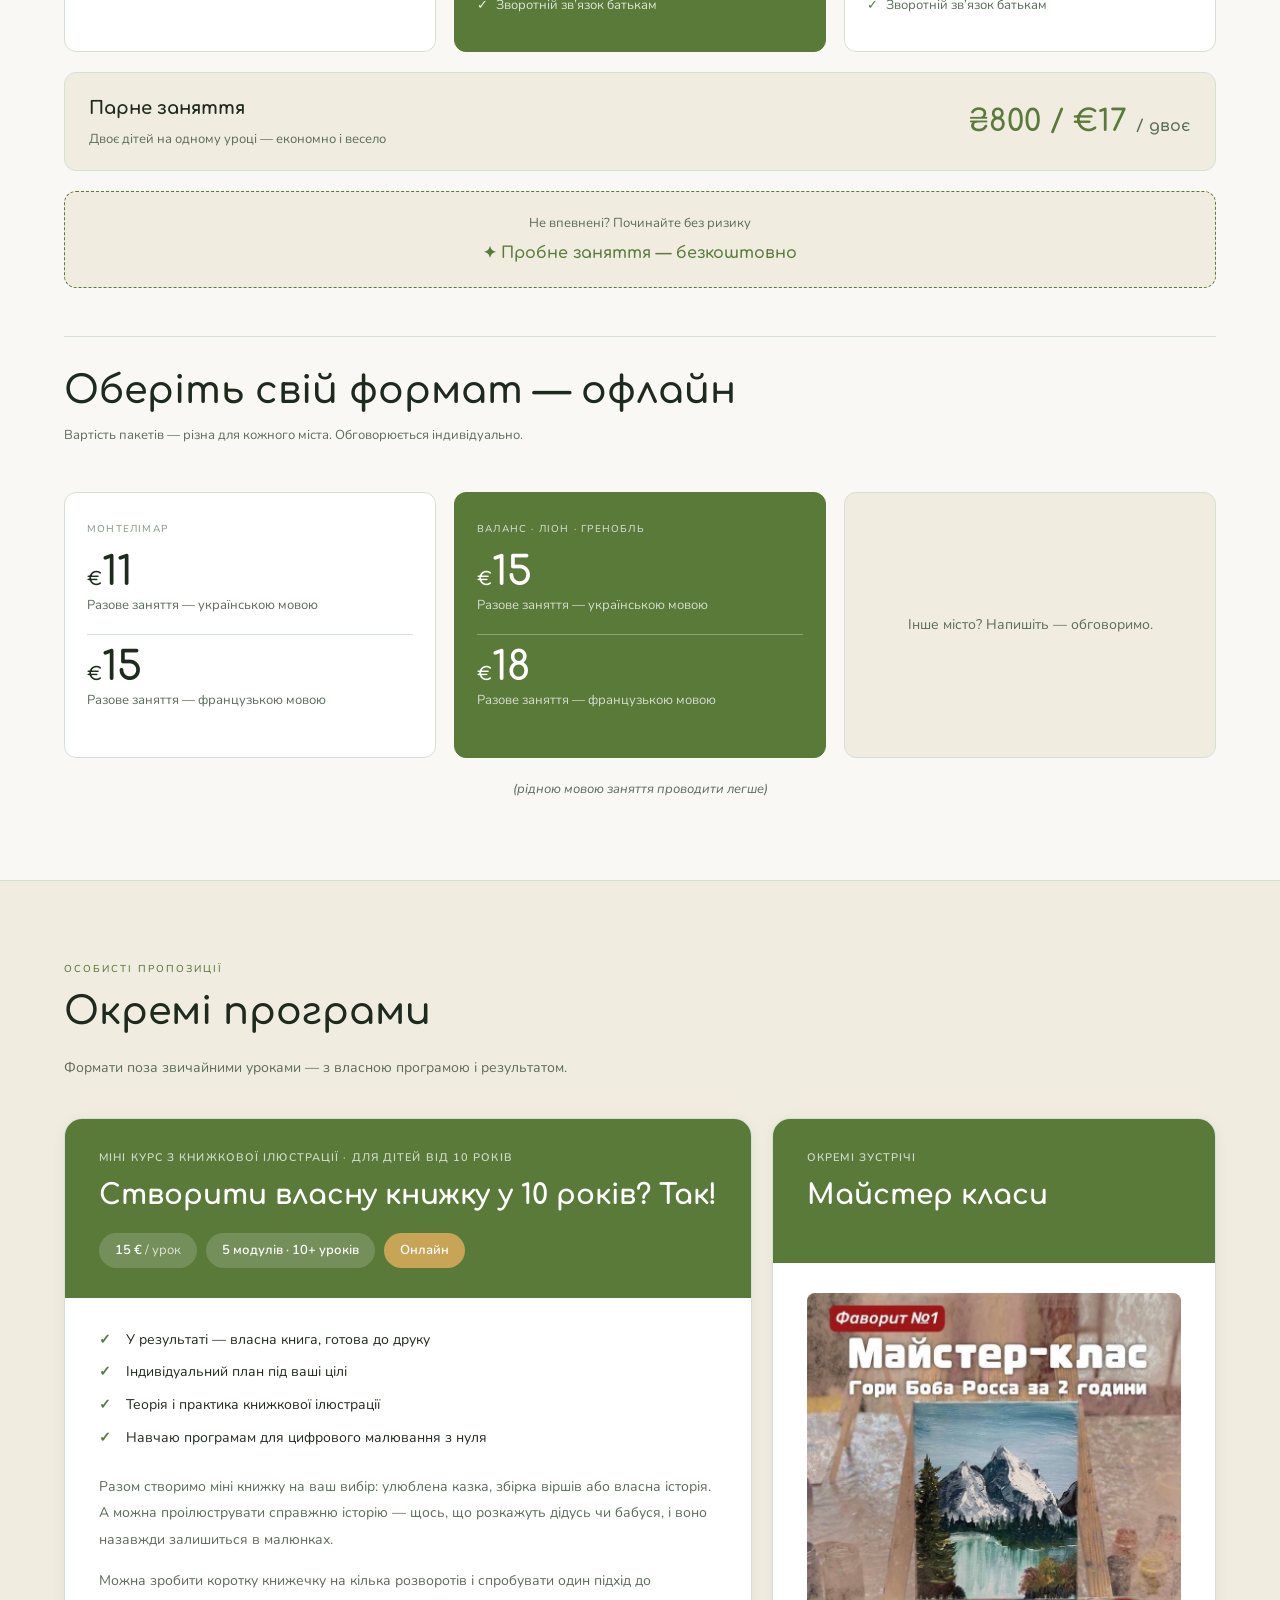
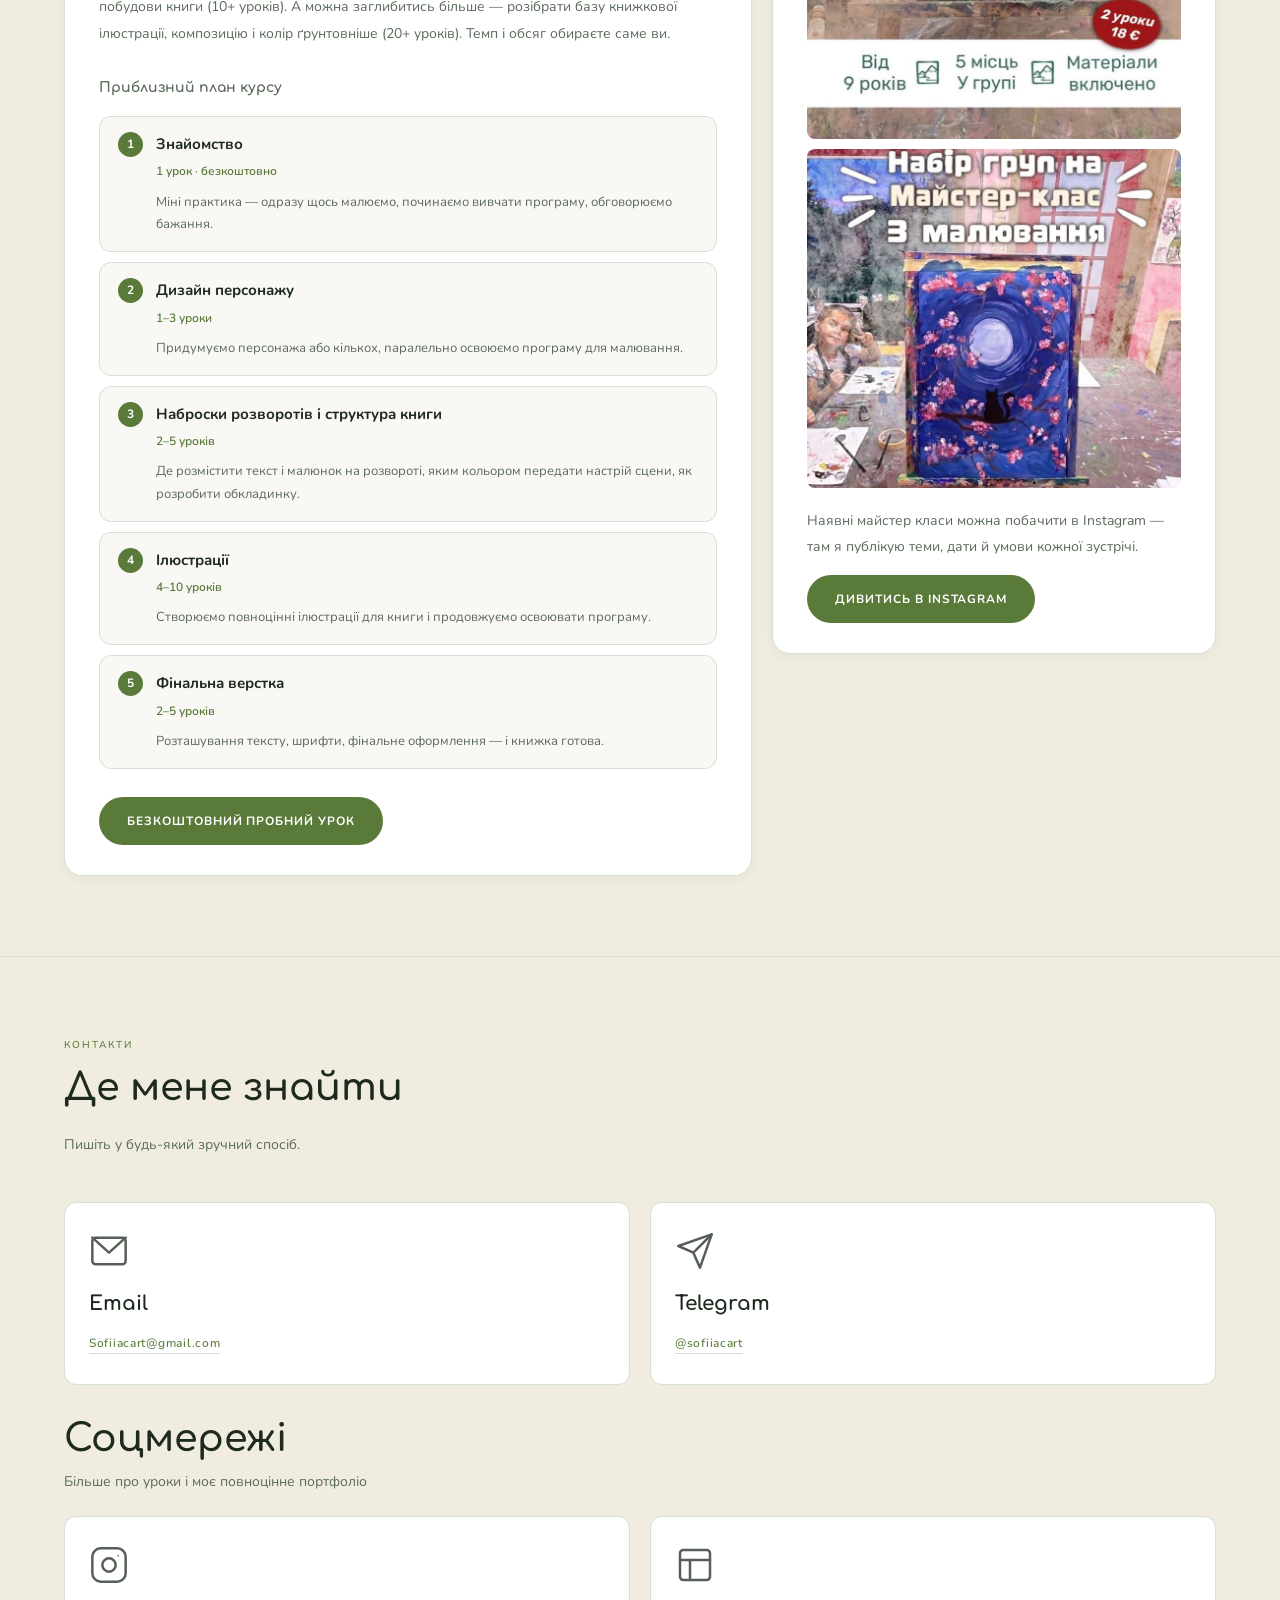
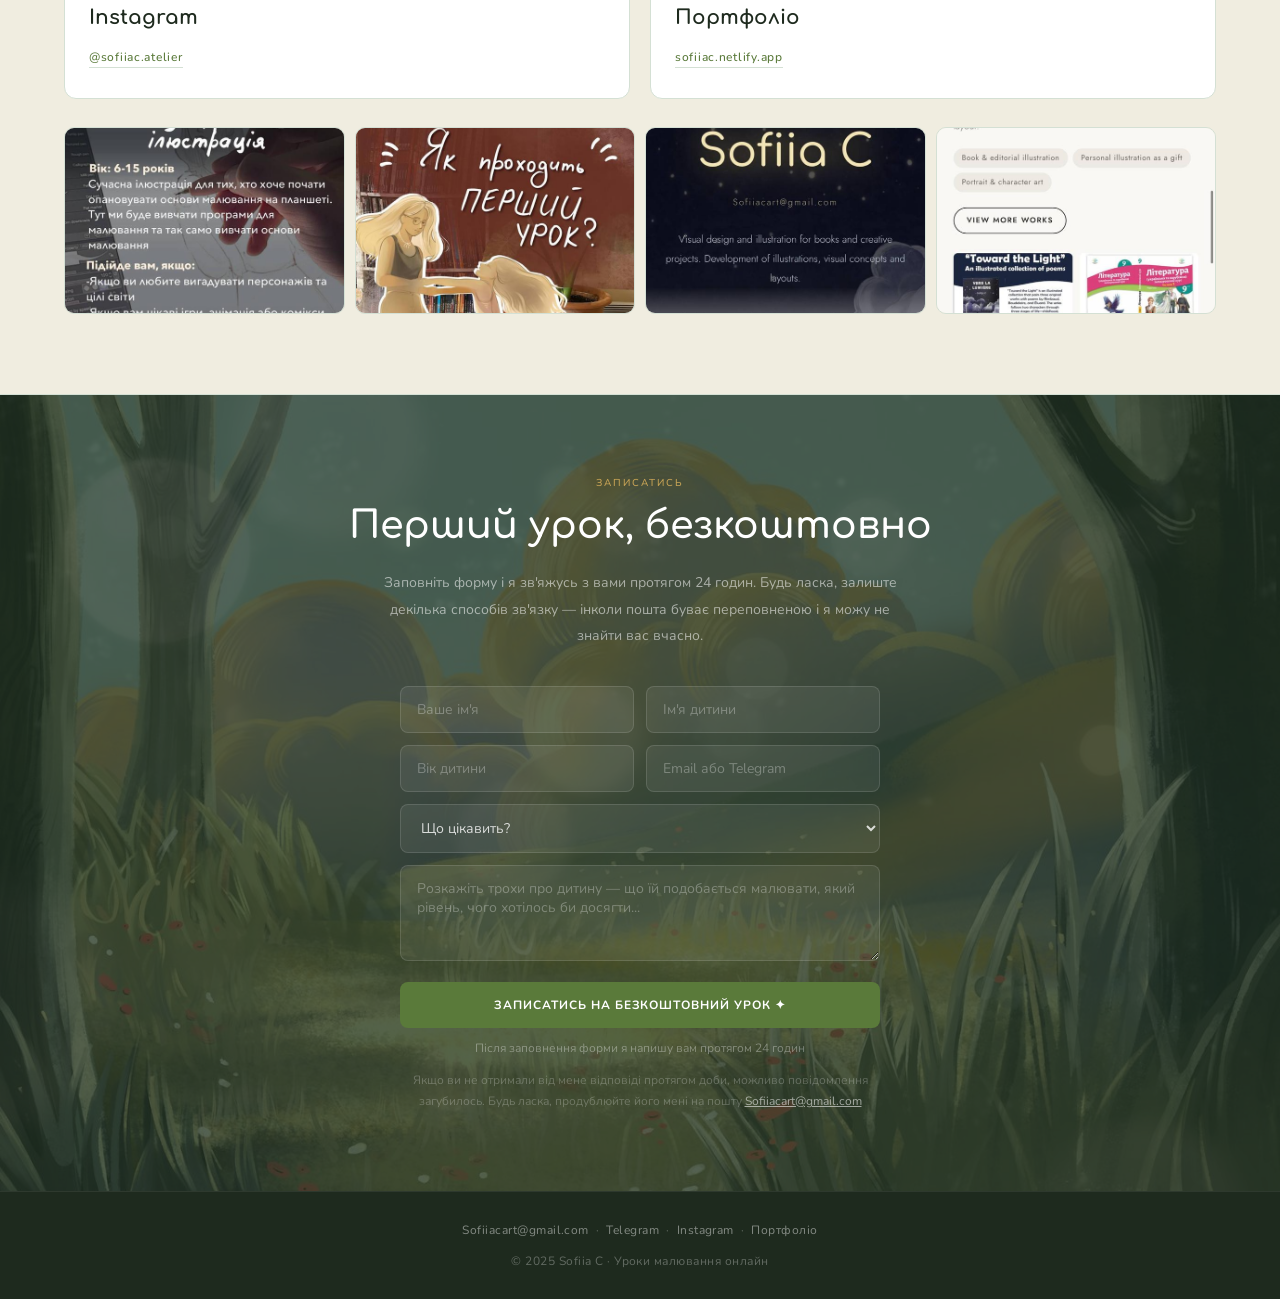
